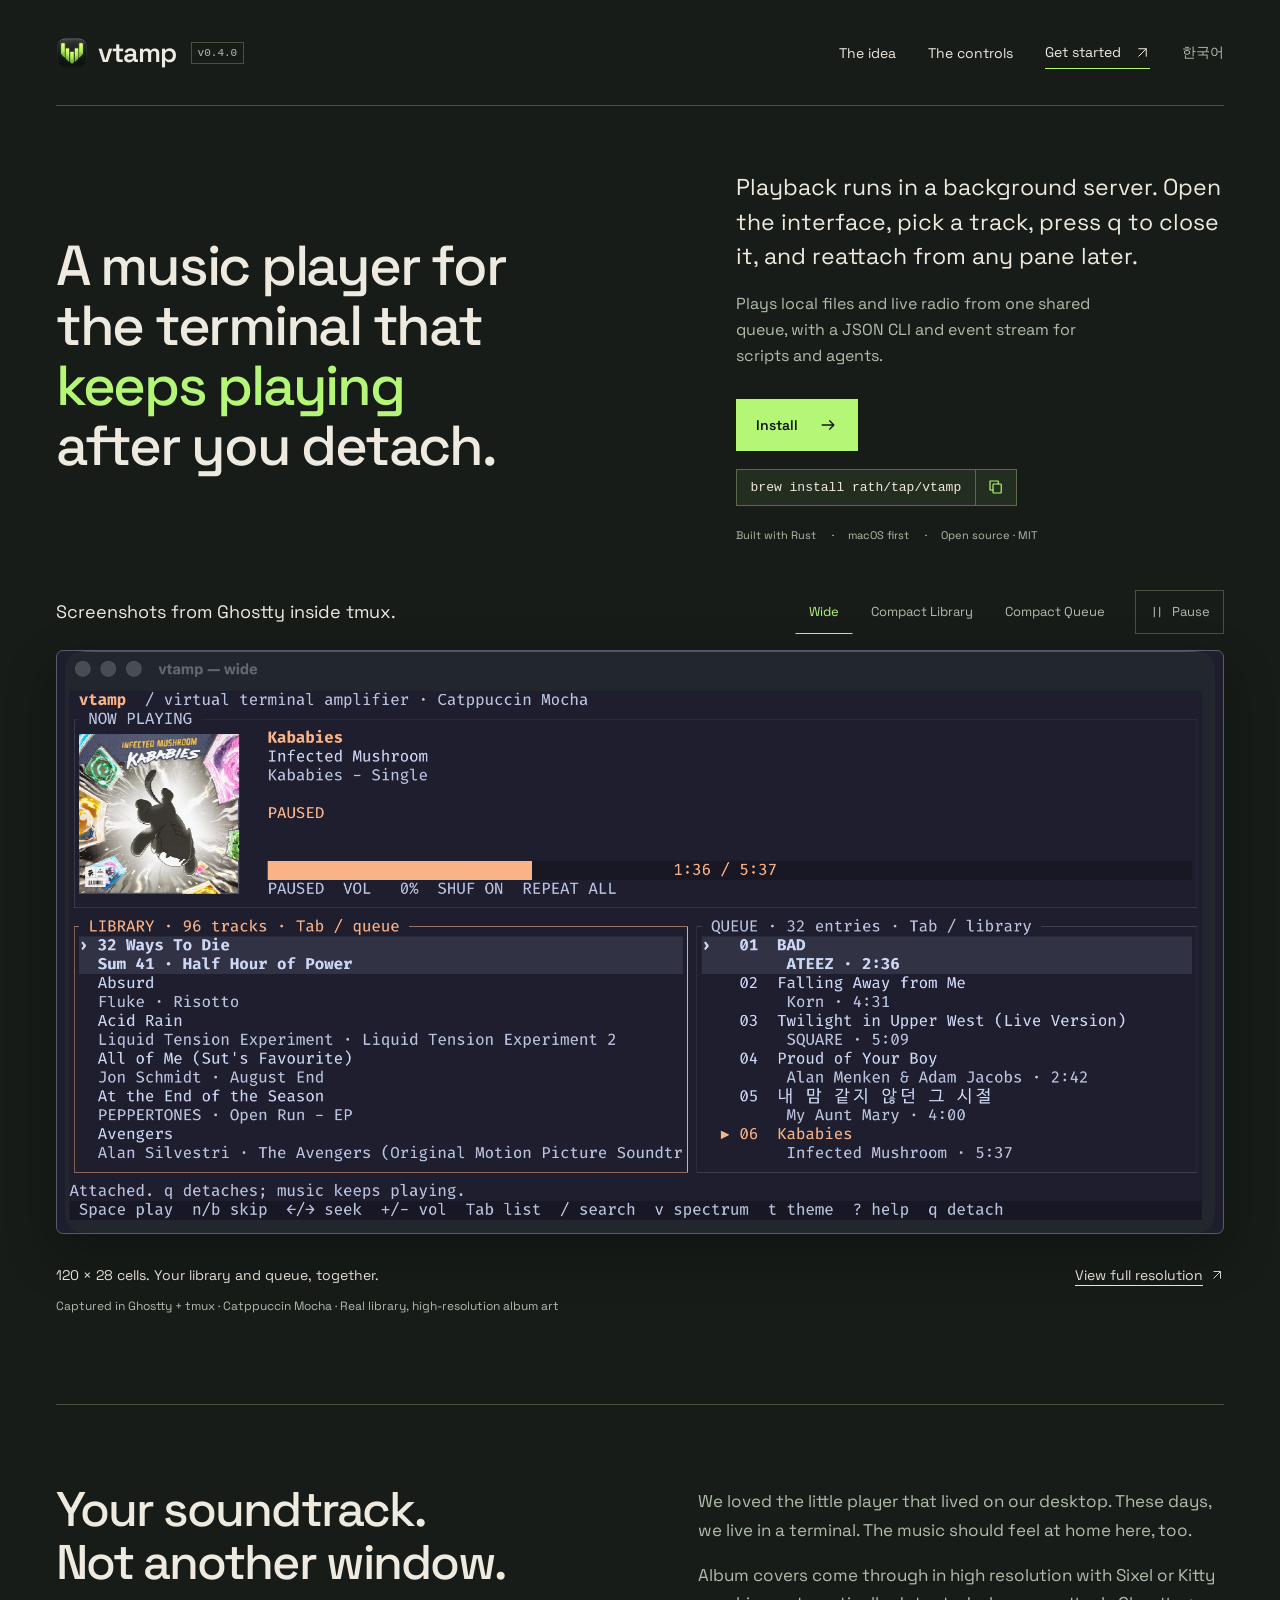
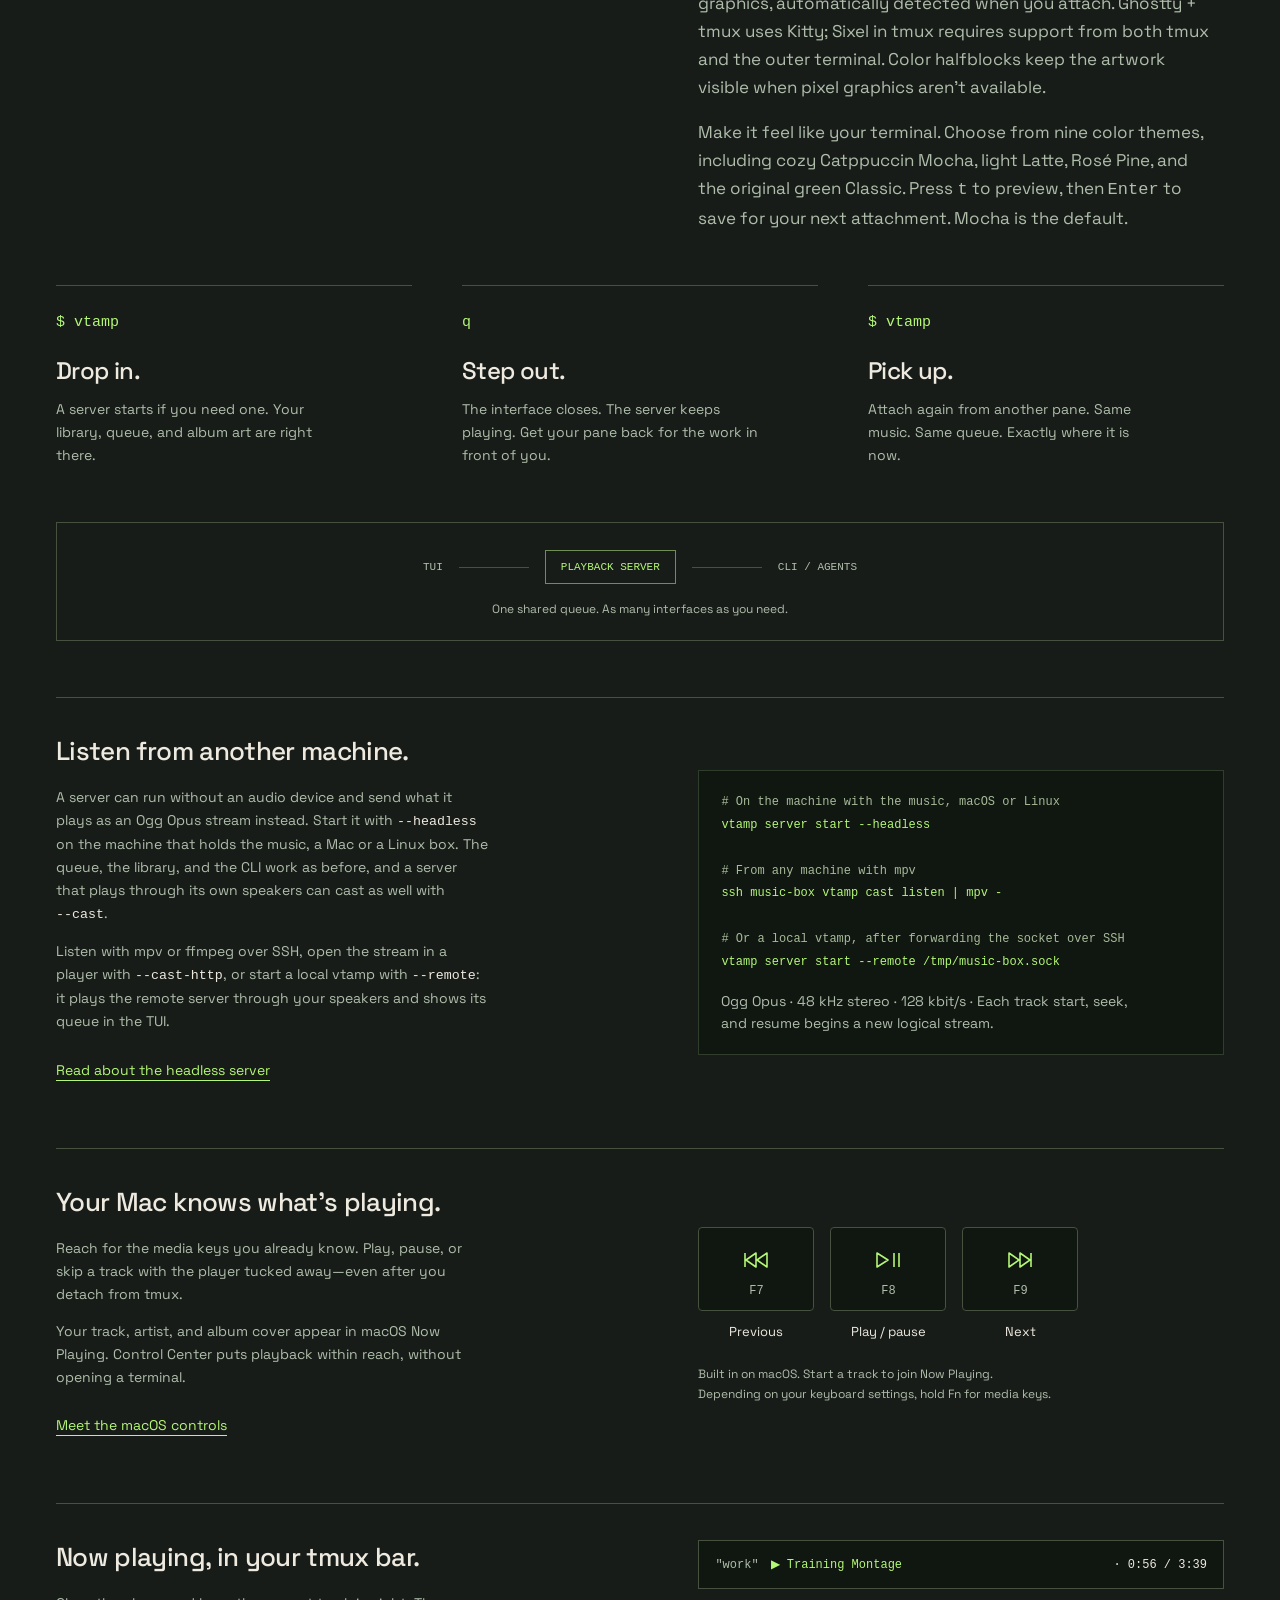
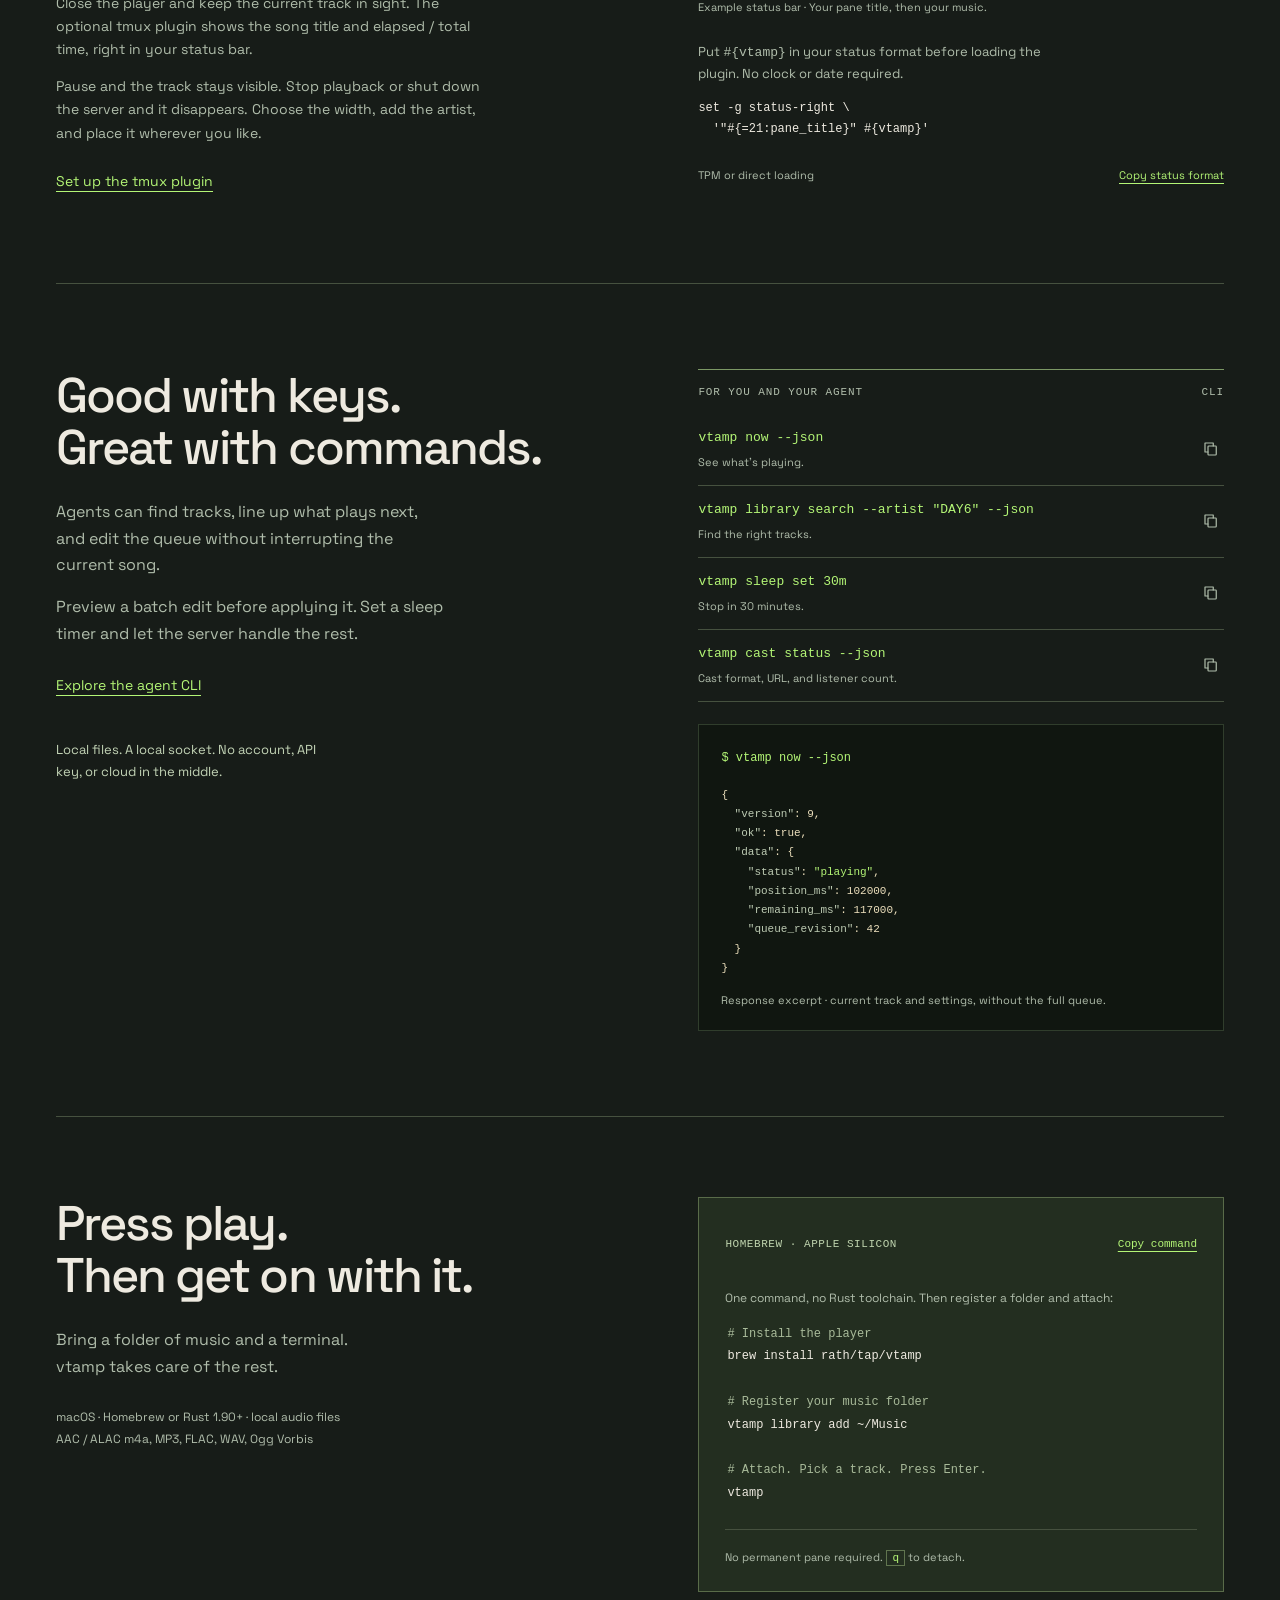
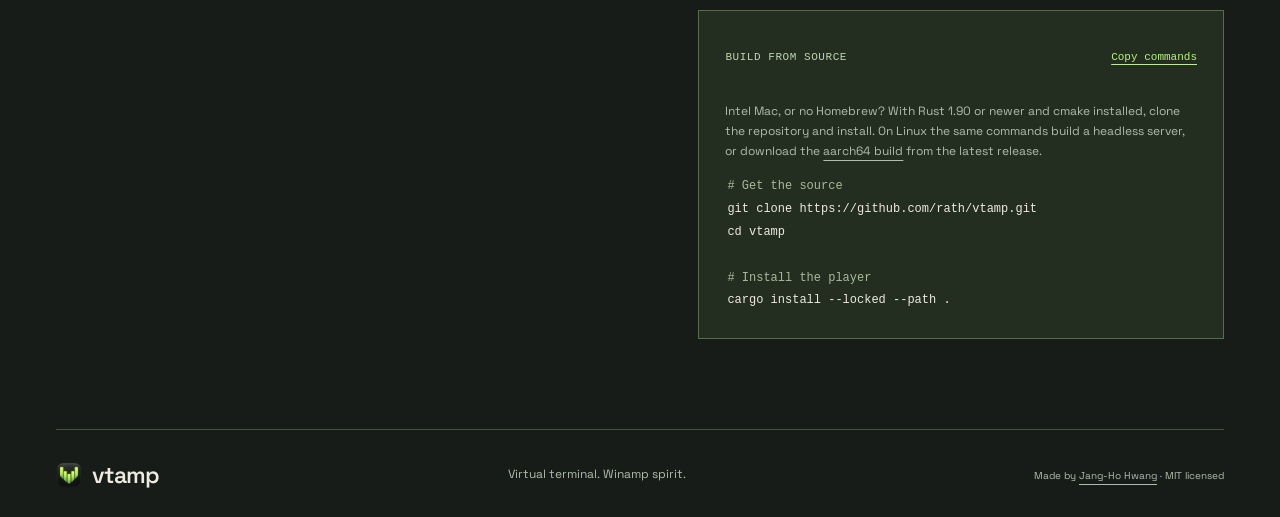
==== site/index.html @ 6cc540a1 "chore(release): prepare vtamp 0.4.0 - Bump the crate and lockfile to 0.4.0 and update both website v" ====
<!doctype html>
<html lang="en">
<head>
<meta charset="utf-8"><meta name="viewport" content="width=device-width, initial-scale=1"><meta name="theme-color" content="#171c18">
<meta name="description" content="vtamp is a detachable terminal music player. Local music, a persistent server, and a CLI for people, scripts, and agents. Built with Rust. macOS first.">
<title>vtamp · A music player for the terminal that keeps playing after you detach</title>
<link rel="canonical" href="https://vtamp.told.me/"><link rel="alternate" hreflang="en" href="https://vtamp.told.me/"><link rel="alternate" hreflang="ko" href="https://vtamp.told.me/ko/"><link rel="alternate" hreflang="x-default" href="https://vtamp.told.me/">
<meta property="og:type" content="website"><meta property="og:site_name" content="vtamp"><meta property="og:locale" content="en_US"><meta property="og:locale:alternate" content="ko_KR"><meta property="og:url" content="https://vtamp.told.me/"><meta property="og:title" content="vtamp · A music player for the terminal that keeps playing after you detach"><meta property="og:description" content="vtamp is a detachable terminal music player. Local music, a persistent server, and a CLI for people, scripts, and agents. Built with Rust. macOS first."><meta property="og:image" content="https://vtamp.told.me/og.png"><meta property="og:image:type" content="image/png"><meta property="og:image:width" content="1200"><meta property="og:image:height" content="630"><meta property="og:image:alt" content="vtamp: a music player for the terminal that keeps playing after you detach. The Homebrew install command above a terminal screenshot with album art and the current track."><meta name="twitter:card" content="summary_large_image">
<script type="application/ld+json">{"@context":"https://schema.org","@type":"SoftwareApplication","name":"vtamp","url":"https://vtamp.told.me/","inLanguage":"en","description":"vtamp is a detachable terminal music player. Local music, a persistent server, and a CLI for people, scripts, and agents. Built with Rust. macOS first.","applicationCategory":"MultimediaApplication","operatingSystem":"macOS","softwareVersion":"0.4.0","license":"https://github.com/rath/vtamp/blob/main/LICENSE","isAccessibleForFree":true,"offers":{"@type":"Offer","price":"0","priceCurrency":"USD"},"image":"https://vtamp.told.me/og.png","screenshot":"https://vtamp.told.me/screenshots/wide.png","downloadUrl":"https://github.com/rath/vtamp/releases/latest","installUrl":"https://vtamp.told.me/#install","sameAs":["https://github.com/rath/vtamp"],"author":{"@type":"Person","name":"Jang-Ho Hwang","url":"https://xrath.com"}}</script>
<link rel="icon" type="image/png" sizes="32x32" href="favicon-32.png"><link rel="icon" type="image/png" sizes="64x64" href="favicon-64.png"><link rel="apple-touch-icon" sizes="180x180" href="apple-touch-icon.png"><link rel="preload" href="fonts/SpaceGrotesk.ttf" as="font" type="font/ttf" crossorigin><link rel="stylesheet" href="style.css">
<script type="application/json" id="strings">{"pauseLabel":"Pause automatic slideshow","playLabel":"Start automatic slideshow","pause":"Pause","play":"Play","loading":"This screenshot is still loading. Please try again.","unavailable":"Screenshot unavailable","unavailableReload":"Screenshot unavailable. Please reload the page.","copied":"Command copied.","copyFallback":"Select and copy: "}</script><script src="app.js" defer></script>
</head>
<body>
<a class="skip-link" href="#main">Skip to content</a>
<header class="masthead wrap">
<a class="brand" href="#main" aria-label="vtamp home"><img src="mark.png" alt="" width="32" height="32">vtamp<span class="version">v0.4.0</span></a>
<nav aria-label="Main navigation"><a href="#how-it-works">The idea</a><a href="#commands">The controls</a><a class="nav-install" href="#install">Get started <svg viewBox="0 0 24 24" aria-hidden="true"><path d="M6 18 18 6M6 6h12v12"/></svg></a><a class="nav-lang" href="ko/" hreflang="ko" lang="ko">한국어</a></nav>
</header>
<main id="main">
<section class="hero wrap" aria-labelledby="headline">
<h1 id="headline">A music player for the terminal that <em>keeps playing</em> after you detach.</h1>
<div class="hero-copy">
<p class="lede">Playback runs in a background server. Open the interface, pick a track, press q to close it, and reattach from any pane later.</p>
<p class="intro">Plays local files and live radio from one shared queue, with a JSON CLI and event stream for scripts and agents.</p>
<a class="button primary" href="#install">Install <svg viewBox="0 0 24 24" aria-hidden="true"><path d="M5 12h14m-5-5 5 5-5 5"/></svg></a>
<div class="hero-install"><code>brew install rath/tap/vtamp</code><button class="copy-icon" data-copy="brew install rath/tap/vtamp" aria-label="Copy the Homebrew install command"><svg viewBox="0 0 24 24" aria-hidden="true"><rect x="8" y="8" width="11" height="12" rx="1"/><path d="M15 8V4H4v12h4"/></svg></button></div>
<div class="hero-facts"><span>Built with Rust</span><span>macOS first</span><span>Open source · MIT</span></div>
</div>
<div class="gallery" id="gallery" role="region" aria-roledescription="carousel" aria-label="vtamp in Ghostty and tmux">
<div class="gallery-toolbar">
<p>Screenshots from Ghostty inside tmux.</p>
<div class="gallery-controls" hidden>
<div class="gallery-selectors" role="group" aria-label="Choose a layout">
<button type="button" data-slide="0" aria-pressed="true" aria-controls="shot-wide">Wide</button>
<button type="button" data-slide="1" aria-pressed="false" aria-controls="shot-library">Compact Library</button>
<button type="button" data-slide="2" aria-pressed="false" aria-controls="shot-queue">Compact Queue</button>
</div>
<button type="button" id="gallery-rotation" aria-label="Pause automatic slideshow"><svg viewBox="0 0 24 24" aria-hidden="true"><path d="M8 5v14M16 5v14"/></svg><span>Pause</span></button>
</div>
</div>
<div class="gallery-stage">
<figure id="shot-wide" class="gallery-slide" role="group" aria-roledescription="slide" aria-label="1 of 3: Wide" data-caption="120 × 28 cells. Your library and queue, together.">
<a href="screenshots/wide.png" target="_blank" rel="noopener" aria-label="Open Wide screenshot at full resolution"><img src="screenshots/wide.png" width="2072" height="1048" fetchpriority="high" alt="vtamp in Catppuccin Mocha: album art and current track above the Library and Queue, both visible in a wide terminal."></a>
</figure>
<figure id="shot-library" class="gallery-slide" role="group" aria-roledescription="slide" aria-label="2 of 3: Compact Library" data-caption="100 × 24 cells. Less height. Still room for the cover and your library." hidden>
<a href="screenshots/compact-library.png" target="_blank" rel="noopener" aria-label="Open Compact Library screenshot at full resolution"><img data-src="screenshots/compact-library.png" width="1732" height="912" alt="A short terminal pane keeps the high-resolution album cover and current track on the left, with Library browsing on the right."></a>
</figure>
<figure id="shot-queue" class="gallery-slide" role="group" aria-roledescription="slide" aria-label="3 of 3: Compact Queue" data-caption="100 × 24 cells. Press Tab to bring your queue alongside the music." hidden>
<a href="screenshots/compact-queue.png" target="_blank" rel="noopener" aria-label="Open Compact Queue screenshot at full resolution"><img data-src="screenshots/compact-queue.png" width="1732" height="912" alt="The same short pane with Queue on the right. The album cover and playback information stay visible on the left."></a>
</figure>
</div>
<div class="gallery-caption">
<p id="gallery-description">120 × 28 cells. Your library and queue, together.</p>
<a id="gallery-original" href="screenshots/wide.png" target="_blank" rel="noopener">View full resolution <svg viewBox="0 0 24 24" aria-hidden="true"><path d="M6 18 18 6M6 6h12v12"/></svg></a>
</div>
<p class="gallery-note">Captured in Ghostty + tmux · Catppuccin Mocha · Real library, high-resolution album art</p>
<p class="sr-only" id="gallery-status" role="status"></p>
</div>
</section>
<section id="how-it-works" class="idea wrap" aria-labelledby="idea-heading">
<div class="idea-title"><h2 id="idea-heading">Your soundtrack.<br>Not another window.</h2><div><p>We loved the little player that lived on our desktop. These days, we live in a terminal. The music should feel at home here, too.</p><p>Album covers come through in high resolution with Sixel or Kitty graphics, automatically detected when you attach. Ghostty + tmux uses Kitty; Sixel in tmux requires support from both tmux and the outer terminal. Color halfblocks keep the artwork visible when pixel graphics aren’t available.</p><p>Make it feel like your terminal. Choose from nine color themes, including cozy Catppuccin Mocha, light Latte, Rosé Pine, and the original green Classic. Press <kbd>t</kbd> to preview, then <kbd>Enter</kbd> to save for your next attachment. Mocha is the default.</p></div></div>
<div class="lifecycle">
<div class="lifecycle-step"><code>$ vtamp</code><h3>Drop in.</h3><p>A server starts if you need one. Your library, queue, and album art are right there.</p></div>
<div class="lifecycle-step"><code>q</code><h3>Step out.</h3><p>The interface closes. The server keeps playing. Get your pane back for the work in front of you.</p></div>
<div class="lifecycle-step"><code>$ vtamp</code><h3>Pick up.</h3><p>Attach again from another pane. Same music. Same queue. Exactly where it is now.</p></div>
</div>
<div class="architecture"><span>TUI</span><span class="connector" aria-hidden="true"></span><strong>PLAYBACK SERVER</strong><span class="connector" aria-hidden="true"></span><span>CLI / AGENTS</span><p>One shared queue. As many interfaces as you need.</p></div>
<div class="cast-feature" aria-labelledby="cast-heading">
<div>
<h3 id="cast-heading">Listen from another machine.</h3>
<p>A server can run without an audio device and send what it plays as an Ogg Opus stream instead. Start it with <code>--headless</code> on the machine that holds the music, a Mac or a Linux box. The queue, the library, and the CLI work as before, and a server that plays through its own speakers can cast as well with <code>--cast</code>.</p>
<p>Listen with mpv or ffmpeg over SSH, open the stream in a player with <code>--cast-http</code>, or start a local vtamp with <code>--remote</code>: it plays the remote server through your speakers and shows its queue in the TUI.</p>
<a class="feature-guide" href="https://github.com/rath/vtamp#headless-server">Read about the headless server</a>
</div>
<div class="cast-example">
<pre><code><span class="comment"># On the machine with the music, macOS or Linux</span>
vtamp server start --headless

<span class="comment"># From any machine with mpv</span>
ssh music-box vtamp cast listen | mpv -

<span class="comment"># Or a local vtamp, after forwarding the socket over SSH</span>
vtamp server start --remote /tmp/music-box.sock</code></pre>
<p class="cast-example-foot">Ogg Opus · 48 kHz stereo · 128 kbit/s · Each track start, seek, and resume begins a new logical stream.</p>
</div>
</div>
<div class="media-feature" aria-labelledby="media-heading">
<div>
<h3 id="media-heading">Your Mac knows what’s playing.</h3>
<p>Reach for the media keys you already know. Play, pause, or skip a track with the player tucked away—even after you detach from tmux.</p>
<p>Your track, artist, and album cover appear in macOS Now Playing. Control Center puts playback within reach, without opening a terminal.</p>
<a class="feature-guide" href="https://github.com/rath/vtamp#macos-media-keys-and-now-playing">Meet the macOS controls</a>
</div>
<figure class="media-keyboard">
<div class="media-keys">
<div><kbd><svg viewBox="0 0 32 24" aria-hidden="true"><path d="M5 5v14M16 5 6 12l10 7V5Zm11 0-10 7 10 7V5Z"/></svg>F7</kbd><span>Previous</span></div>
<div><kbd><svg viewBox="0 0 32 24" aria-hidden="true"><path d="m5 5 11 7-11 7V5Zm17 0v14m5-14v14"/></svg>F8</kbd><span>Play / pause</span></div>
<div><kbd><svg viewBox="0 0 32 24" aria-hidden="true"><path d="M27 5v14M16 5l10 7-10 7V5ZM5 5l10 7-10 7V5Z"/></svg>F9</kbd><span>Next</span></div>
</div>
<figcaption>Built in on macOS. Start a track to join Now Playing.<br>Depending on your keyboard settings, hold Fn for media keys.</figcaption>
</figure>
</div>
<div class="tmux-feature" aria-labelledby="tmux-heading">
<div>
<h3 id="tmux-heading">Now playing, in your tmux bar.</h3>
<p>Close the player and keep the current track in sight. The optional tmux plugin shows the song title and elapsed / total time, right in your status bar.</p>
<p>Pause and the track stays visible. Stop playback or shut down the server and it disappears. Choose the width, add the artist, and place it wherever you like.</p>
<a class="tmux-guide" href="https://github.com/rath/vtamp#tmux-status-bar">Set up the tmux plugin</a>
</div>
<div class="tmux-example">
<figure>
<div class="tmux-status" aria-label="Example: pane title work, playing Training Montage, 56 seconds of 3 minutes 39 seconds"><code class="tmux-pane">&quot;work&quot;</code><code class="tmux-track">▶ Training Montage</code><code class="tmux-time">· 0:56 / 3:39</code></div>
<figcaption>Example status bar · Your pane title, then your music.</figcaption>
</figure>
<p>Put <code>#{vtamp}</code> in your status format before loading the plugin. No clock or date required.</p>
<pre><code>set -g status-right \
  '&quot;#{=21:pane_title}&quot; #{vtamp}'</code></pre>
<div class="tmux-example-foot"><span>TPM or direct loading</span><button type="button" class="copy-text" data-copy="set -g status-right '&quot;#{=21:pane_title}&quot; #{vtamp}'" aria-label="Copy tmux status format">Copy status format</button></div>
</div>
</div>
</section>
<section id="commands" class="commands wrap" aria-labelledby="commands-heading">
<div class="commands-copy"><h2 id="commands-heading">Good with keys.<br>Great with commands.</h2><p>Agents can find tracks, line up what plays next, and edit the queue without interrupting the current song.</p><p>Preview a batch edit before applying it. Set a sleep timer and let the server handle the rest.</p><a class="feature-guide" href="https://github.com/rath/vtamp#for-scripts-and-agents">Explore the agent CLI</a><p class="aside">Local files. A local socket. No account, API key, or cloud in the middle.</p></div>
<div class="command-sheet">
<div class="sheet-heading"><span>FOR YOU AND YOUR AGENT</span><span>CLI</span></div>
<div class="command-row"><code>vtamp now --json</code><span>See what’s playing.</span><button class="copy-icon" data-copy="vtamp now --json" aria-label="Copy vtamp now --json"><svg viewBox="0 0 24 24" aria-hidden="true"><rect x="8" y="8" width="11" height="12" rx="1"/><path d="M15 8V4H4v12h4"/></svg></button></div>
<div class="command-row"><code>vtamp library search --artist &quot;DAY6&quot; --json</code><span>Find the right tracks.</span><button class="copy-icon" data-copy="vtamp library search --artist &quot;DAY6&quot; --json" aria-label="Copy vtamp library search --artist &quot;DAY6&quot; --json"><svg viewBox="0 0 24 24" aria-hidden="true"><rect x="8" y="8" width="11" height="12" rx="1"/><path d="M15 8V4H4v12h4"/></svg></button></div>
<div class="command-row"><code>vtamp sleep set 30m</code><span>Stop in 30 minutes.</span><button class="copy-icon" data-copy="vtamp sleep set 30m" aria-label="Copy vtamp sleep set 30m"><svg viewBox="0 0 24 24" aria-hidden="true"><rect x="8" y="8" width="11" height="12" rx="1"/><path d="M15 8V4H4v12h4"/></svg></button></div>
<div class="command-row"><code>vtamp cast status --json</code><span>Cast format, URL, and listener count.</span><button class="copy-icon" data-copy="vtamp cast status --json" aria-label="Copy vtamp cast status --json"><svg viewBox="0 0 24 24" aria-hidden="true"><rect x="8" y="8" width="11" height="12" rx="1"/><path d="M15 8V4H4v12h4"/></svg></button></div>
<div class="json-example"><code>$ vtamp now --json</code><pre aria-label="Abbreviated example JSON response">{
  <span>"version"</span>: 9,
  <span>"ok"</span>: true,
  <span>"data"</span>: {
    <span>"status"</span>: <b>"playing"</b>,
    <span>"position_ms"</span>: 102000,
    <span>"remaining_ms"</span>: 117000,
    <span>"queue_revision"</span>: 42
  }
}</pre><small>Response excerpt · current track and settings, without the full queue.</small></div>
</div>
</section>
<section id="install" class="install wrap" aria-labelledby="install-heading">
<div><h2 id="install-heading">Press play.<br>Then get on with it.</h2><p>Bring a folder of music and a terminal.<br>vtamp takes care of the rest.</p><p class="requirements">macOS · Homebrew or Rust 1.90+ · local audio files<br>AAC / ALAC m4a, MP3, FLAC, WAV, Ogg Vorbis</p></div>
<div class="install-options">
<div class="install-code"><div class="install-heading"><span>HOMEBREW · APPLE SILICON</span><button class="copy-text" data-copy="brew install rath/tap/vtamp" aria-label="Copy the Homebrew install command">Copy command</button></div><p>One command, no Rust toolchain. Then register a folder and attach:</p><pre><code><span class="comment"># Install the player</span>
brew install rath/tap/vtamp

<span class="comment"># Register your music folder</span>
vtamp library add ~/Music

<span class="comment"># Attach. Pick a track. Press Enter.</span>
vtamp</code></pre><p class="install-foot">No permanent pane required. <kbd>q</kbd> to detach.</p></div>
<div class="install-code"><div class="install-heading"><span>BUILD FROM SOURCE</span><button class="copy-text" data-copy="git clone https://github.com/rath/vtamp.git&#10;cd vtamp&#10;cargo install --locked --path ." aria-label="Copy the source build commands">Copy commands</button></div><p>Intel Mac, or no Homebrew? With Rust 1.90 or newer and cmake installed, clone the repository and install. On Linux the same commands build a headless server, or download the <a href="https://github.com/rath/vtamp/releases/latest">aarch64 build</a> from the latest release.</p><pre><code><span class="comment"># Get the source</span>
git clone https://github.com/rath/vtamp.git
cd vtamp

<span class="comment"># Install the player</span>
cargo install --locked --path .</code></pre></div>
</div>
</section>
</main>
<footer class="footer wrap"><a class="brand" href="#main"><img src="mark.png" alt="" width="26" height="26">vtamp</a><p>Virtual terminal. Winamp spirit.</p><span>Made by <a href="https://xrath.com">Jang-Ho Hwang</a> · MIT licensed</span></footer>
<div class="copy-feedback" id="copy-feedback" role="status" aria-live="polite"></div>
</body>
</html>
---- site/style.css ----
@font-face { font-family: 'Space Grotesk'; src: url('fonts/SpaceGrotesk.ttf') format('truetype'); font-weight: 300 700; font-display: swap; }
/* Pretendard loads only on the Korean page, where html:lang(ko) puts it first. */
@font-face { font-family: 'Pretendard'; src: url('fonts/Pretendard-Regular.subset.woff2') format('woff2'); font-weight: 400; font-display: swap; }
@font-face { font-family: 'Pretendard'; src: url('fonts/Pretendard-Medium.subset.woff2') format('woff2'); font-weight: 500; font-display: swap; }
@font-face { font-family: 'Pretendard'; src: url('fonts/Pretendard-SemiBold.subset.woff2') format('woff2'); font-weight: 600; font-display: swap; }
:root {
  --bg: #171c18; --panel: #222a23; --deep: #101610; --text: #eeeae0;
  --muted: #b0bdab; --line: #46513f; --green: #b4f676; --amber: #efbc72;
  --mono: ui-monospace, SFMono-Regular, Consolas, monospace;
  color-scheme: dark; font-family: 'Space Grotesk', sans-serif;
  background: var(--bg); color: var(--text); scroll-behavior: smooth; scroll-padding-top: 2rem;
}
* { box-sizing: border-box; scrollbar-color: var(--line) var(--bg); }
body { margin: 0; }
a { color: inherit; text-decoration-thickness: 1px; text-underline-offset: 5px; }
button, a { -webkit-tap-highlight-color: transparent; }
button { font: inherit; cursor: pointer; }
button:disabled { opacity: .5; cursor: wait; }
button:focus-visible, a:focus-visible { outline: 3px solid var(--amber); outline-offset: 5px; }
::selection { background: var(--green); color: var(--deep); }
code, pre, kbd { font-family: var(--mono); }
pre { margin: 0; }
svg { display: block; }
button svg, .button svg, .nav-install svg { width: 20px; height: 20px; stroke: currentColor; stroke-width: 1.6; fill: none; stroke-linecap: round; stroke-linejoin: round; }
p { line-height: 1.65; }
h1, h2, h3, p { margin-top: 0; }
h1, h2 { font-weight: 500; letter-spacing: -.04em; text-wrap: balance; }
h2 { font-size: clamp(2rem, 3.8vw, 3.4rem); line-height: 1.08; margin-bottom: 1.6rem; }
.wrap { width: min(1264px, calc(100% - 112px)); margin-inline: auto; }
.skip-link { position: absolute; top: -100px; left: 20px; background: var(--green); color: var(--deep); padding: 12px; z-index: 5; }
.skip-link:focus { top: 10px; }
.masthead { display: flex; align-items: center; justify-content: space-between; height: 106px; border-bottom: 1px solid var(--line); }
.brand { display: inline-flex; gap: 10px; align-items: center; font-size: 27px; font-weight: 600; letter-spacing: -.04em; text-decoration: none; }
.version { font: 11px var(--mono); letter-spacing: 0; color: var(--muted); border: 1px solid var(--line); padding: 4px 6px; margin-left: 5px; }
.masthead nav { display: flex; gap: 32px; align-items: center; font-size: 14px; }
.masthead nav a { text-decoration: none; white-space: nowrap; }
.masthead nav a:hover { color: var(--green); }
.nav-lang { color: var(--muted); }
.nav-install { display: flex; align-items: center; gap: 14px; border-bottom: 1px solid var(--green); padding-block: 7px; }
.nav-install svg { width: 15px; height: 15px; }

/* Real terminal pixels get the full width beneath the headline and invitation. */
.hero { display: grid; grid-template-columns: 1.2fr 1fr; gap: 48px 8%; padding-block: 64px 88px; align-items: center; }
.hero h1 { font-size: clamp(2.75rem, 4.4vw, 4.25rem); line-height: 1.06; margin: 0; }
.hero h1 em { font-style: normal; color: var(--green); }
.lede { font-size: 23px; line-height: 1.5; margin-bottom: 17px; }
.intro { font-size: 16px; color: var(--muted); max-width: 38ch; margin-bottom: 29px; }
.button { display: inline-flex; align-items: center; justify-content: center; gap: 20px; padding: 15px 19px; border: 1px solid transparent; font-size: 14px; font-weight: 600; text-decoration: none; transition: background .18s ease-out, color .18s ease-out; white-space: nowrap; }
.primary { background: var(--green); color: var(--deep); }
.primary:hover { background: #d0ffac; }
.hero-facts { display: flex; flex-wrap: wrap; gap: 9px 16px; margin-top: 22px; font-size: 11px; color: var(--muted); }
.hero-facts span + span::before { content: '·'; padding-right: 14px; color: var(--green); }
.hero-install { display: flex; width: fit-content; max-width: 100%; align-items: stretch; margin-top: 18px; border: 1px solid #596b49; background: #232e20; }
.hero-install code { font-size: 13px; color: var(--text); padding: 10px 14px; min-width: 0; overflow-wrap: anywhere; }
.hero-install .copy-icon { display: inline-flex; align-items: center; padding: 0 11px; border-left: 1px solid #596b49; color: var(--green); transition: background .18s ease-out, color .18s ease-out; }
.hero-install .copy-icon:hover { background: var(--panel); color: var(--text); }
.hero-install .copy-icon:focus-visible { outline-offset: -4px; }
.gallery { grid-column: 1 / -1; min-width: 0; }
.gallery-toolbar { display: flex; align-items: center; justify-content: space-between; gap: 20px; margin-bottom: 16px; }
.gallery-toolbar > p { font-size: 18px; margin: 0; }
.gallery-controls, .gallery-selectors { display: flex; align-items: center; gap: 4px; }
.gallery-controls { gap: 16px; }
.gallery-controls button { min-height: 44px; padding: 10px 13px; border: 1px solid transparent; background: transparent; color: var(--muted); font-size: 13px; }
.gallery-controls button:hover { color: var(--text); background: var(--panel); }
.gallery-selectors button[aria-pressed="true"] { color: var(--green); border-bottom-color: var(--green); }
#gallery-rotation { display: flex; align-items: center; gap: 7px; border-color: var(--line); }
#gallery-rotation svg { width: 16px; height: 16px; }
.gallery-stage { position: relative; aspect-ratio: 2 / 1; background: #1e1e2e; border: 1px solid #585b70; border-radius: 7px; box-shadow: 0 20px 50px #05090550; overflow: hidden; }
.gallery-slide { position: absolute; inset: 0; margin: 0; }
.gallery-slide a { display: flex; width: 100%; height: 100%; align-items: center; justify-content: center; }
.gallery-slide a:focus-visible { outline-offset: -5px; }
.gallery-slide img { display: block; width: 100%; height: 100%; object-fit: contain; }
.gallery-caption { display: flex; align-items: baseline; justify-content: space-between; gap: 16px; margin-top: 19px; font-size: 14px; }
.gallery-caption p { margin: 0; }
.gallery-caption a { display: inline-flex; align-items: center; gap: 7px; white-space: nowrap; min-height: 44px; }
.gallery-caption svg { width: 14px; height: 14px; stroke: currentColor; stroke-width: 1.6; fill: none; }
.gallery-note { color: var(--muted); font-size: 12px; margin: 0; }
.sr-only { position: absolute; width: 1px; height: 1px; padding: 0; margin: -1px; overflow: hidden; clip-path: inset(50%); white-space: nowrap; border: 0; }
[hidden] { display: none !important; }

/* A three-step lifecycle, then practical commands and source installation. */
.idea { border-top: 1px solid var(--line); padding-top: 78px; padding-bottom: 80px; }
.idea-title { display: grid; grid-template-columns: 1fr 1fr; gap: 10%; align-items: start; margin-bottom: 36px; }
.idea-title p { max-width: 47ch; color: var(--muted); font-size: 17px; margin-top: 4px; }
.lifecycle { display: grid; grid-template-columns: repeat(3, 1fr); gap: 50px; }
.lifecycle-step { border-top: 1px solid var(--line); padding-top: 24px; }
.lifecycle-step code { display: inline-block; font-size: 15px; color: var(--green); margin-bottom: 24px; }
.lifecycle-step h3 { font-weight: 500; font-size: 24px; letter-spacing: -.025em; margin-bottom: 12px; }
.lifecycle-step p { font-size: 14px; color: var(--muted); max-width: 33ch; margin-bottom: 0; }
.architecture { display: flex; flex-wrap: wrap; align-items: center; justify-content: center; margin-top: 55px; border: 1px solid var(--line); padding: 27px 24px 20px; gap: 16px; font: 11px var(--mono); color: var(--muted); }
.architecture strong { font-weight: 400; color: var(--green); border: 1px solid #6f8d55; padding: 10px 15px; white-space: nowrap; }
.connector { height: 1px; background: var(--line); width: 70px; }
.architecture p { flex-basis: 100%; font-family: 'Space Grotesk', sans-serif; text-align: center; font-size: 12px; margin: 0; }
.tmux-feature, .media-feature, .cast-feature { display: grid; grid-template-columns: 1fr 1fr; gap: 10%; margin-top: 56px; border-top: 1px solid var(--line); padding-top: 36px; }
.tmux-feature h3, .media-feature h3, .cast-feature h3 { font-size: 26px; font-weight: 500; letter-spacing: -.025em; margin-bottom: 18px; }
.tmux-feature p, .media-feature p, .cast-feature > div > p { font-size: 14px; color: var(--muted); max-width: 48ch; }
.tmux-guide, .feature-guide { display: inline-flex; align-items: center; min-height: 44px; color: var(--green); font-size: 14px; }
.tmux-guide:hover, .feature-guide:hover { color: var(--text); }
.media-keyboard { margin: 0; align-self: center; min-width: 0; }
.media-keys { display: grid; grid-template-columns: repeat(3, minmax(0, 1fr)); gap: 16px; max-width: 380px; }
.media-keys > div { display: grid; gap: 12px; text-align: center; }
.media-keys kbd { display: flex; flex-direction: column; align-items: center; gap: 12px; padding: 20px 12px 12px; border: 1px solid var(--line); border-radius: 4px; background: var(--deep); color: var(--muted); font: 12px var(--mono); }
.media-keys svg { width: 32px; height: 24px; fill: none; stroke: var(--green); stroke-width: 1.6; stroke-linejoin: round; }
.media-keys span { font-size: 13px; }
.media-keyboard figcaption { margin-top: 24px; color: var(--muted); font-size: 12px; line-height: 1.7; }
.tmux-example { min-width: 0; }
.cast-feature > div > p code { font-size: .95em; color: var(--text); white-space: nowrap; }
.cast-example { min-width: 0; align-self: center; background: var(--deep); border: 1px solid #303d2c; padding: 20px 22px; }
.cast-example pre { font-size: 12px; line-height: 1.9; white-space: pre-wrap; overflow-wrap: anywhere; }
.cast-example pre code { color: var(--green); }
.cast-example-foot { margin: 16px 0 0; color: var(--muted); font-size: 11px; line-height: 1.6; }
.tmux-example figure { margin: 0 0 24px; }
.tmux-status { display: flex; align-items: center; gap: 12px; padding: 16px; background: var(--deep); border: 1px solid var(--line); font-size: 12px; white-space: nowrap; }
.tmux-pane { color: var(--muted); flex-shrink: 0; }
.tmux-track { color: var(--green); min-width: 0; overflow: hidden; text-overflow: ellipsis; }
.tmux-time { margin-left: auto; flex-shrink: 0; font-variant-numeric: tabular-nums; }
.tmux-example figcaption { margin-top: 10px; color: var(--muted); font-size: 11px; line-height: 1.6; }
.tmux-example > p { font-size: 13px; }
.tmux-example pre { font-size: 12px; line-height: 1.8; white-space: pre-wrap; overflow-wrap: anywhere; }
.tmux-example-foot { display: flex; align-items: center; justify-content: space-between; gap: 12px; margin-top: 12px; color: var(--muted); font-size: 11px; }
.commands { display: grid; grid-template-columns: 1fr 1fr; gap: 10%; border-top: 1px solid var(--line); padding-top: 85px; padding-bottom: 85px; }
.commands-copy p { font-size: 16px; color: var(--muted); max-width: 39ch; }
.commands-copy .aside { font-size: 13px; margin-top: 32px; color: #c3d4b6; max-width: 34ch; }
.command-sheet { border-top: 1px solid #7c9865; min-width: 0; }
.sheet-heading { display: flex; justify-content: space-between; font: 9px var(--mono); color: var(--muted); letter-spacing: .08em; padding: 16px 0; }
.command-row { display: grid; grid-template-columns: 1.2fr 1fr 24px; gap: 10px; align-items: center; border-bottom: 1px solid var(--line); padding: 16px 0; }
.command-row code { font-size: 13px; color: var(--green); }
.command-row > span { font-size: 11px; color: var(--muted); }
.copy-icon { padding: 2px; background: none; border: 0; color: var(--muted); }
.copy-icon:hover { color: var(--green); }
.copy-icon svg { width: 18px; height: 18px; }
.json-example { background: var(--deep); padding: 20px 22px; margin-top: 22px; border: 1px solid #303d2c; }
.json-example > code { font-size: 12px; color: var(--green); }
.json-example pre { font-size: 11px; line-height: 1.75; color: #ecdfbc; margin-top: 20px; white-space: pre-wrap; }
.json-example pre span { color: #bdcbb3; }
.json-example pre b { color: var(--green); font-weight: 400; }
.json-example small { display: block; margin-top: 14px; color: var(--muted); font-size: 9px; line-height: 1.6; }
.install { display: grid; grid-template-columns: 1fr 1fr; gap: 10%; border-top: 1px solid var(--line); padding-top: 80px; padding-bottom: 90px; }
.install > div > p { font-size: 16px; color: var(--muted); }
.install .requirements { font-size: 12px; line-height: 1.8; margin-top: 27px; }
.install-options { display: grid; gap: 18px; min-width: 0; }
.install-code { background: #232e20; border: 1px solid #596b49; padding: 24px 26px; min-width: 0; }
.install-heading { display: flex; justify-content: space-between; align-items: center; font: 9px var(--mono); color: #bfd4ae; gap: 15px; letter-spacing: .05em; }
.copy-text { border: 0; background: none; color: var(--green); font-size: 11px; padding: 5px 0; text-decoration: underline; text-underline-offset: 4px; white-space: nowrap; }
.install-code > p { font-size: 12px; color: var(--muted); margin-top: 23px; }
.install-code pre { font-size: 12px; line-height: 1.9; overflow: auto; padding: 2px; }
.comment { color: #a8ba99; }
.install-code .install-foot { font-size: 11px; border-top: 1px solid var(--line); padding-top: 18px; margin-top: 22px; margin-bottom: 0; }
.install-foot kbd { color: var(--green); border: 1px solid #60754f; padding: 1px 5px; }
.footer { display: flex; justify-content: space-between; align-items: center; border-top: 1px solid var(--line); padding-block: 30px; color: var(--muted); gap: 20px; }
.footer .brand { color: var(--text); font-size: 23px; }
.footer p { margin: 0; font-size: 12px; }
.footer > span { font-size: 10px; }
.copy-feedback { position: fixed; bottom: 20px; left: 50%; transform: translateX(-50%); background: var(--green); color: var(--deep); font-size: 13px; padding: 12px 20px; border-radius: 3px; box-shadow: 0 5px 25px #0005; z-index: 10; }
.copy-feedback:empty { display: none; }
@media (max-width: 1100px) {
  .wrap { width: calc(100% - 64px); } .hero { column-gap: 5%; padding-top: 48px; }
  .hero h1 { font-size: 4.3vw; } .lede { font-size: 20px; }
  .gallery-toolbar { flex-wrap: wrap; gap: 10px; }
  .lifecycle { gap: 30px; } .command-row { grid-template-columns: 1fr 24px; } .command-row > span { display: none; } .commands, .install { gap: 7%; }
}
@media (max-width: 760px) {
  .wrap { width: calc(100% - 40px); } .masthead { height: 80px; } .masthead nav { gap: 16px; font-size: 12px; }
  .masthead nav > a:not(.nav-install):not(.nav-lang) { display: none; } .brand { font-size: 25px; } .version { display: none; }
  .hero { grid-template-columns: 1fr; gap: 28px; padding-block: 40px 56px; }
  .hero h1 { font-size: clamp(2.3rem, 7.6vw, 3.2rem); line-height: 1.06; }
  .hero .lede { font-size: 19px; } .intro { max-width: 40ch; font-size: 15px; margin-bottom: 24px; }
  .hero-facts { gap: 10px; } .hero-facts span + span::before { padding-right: 5px; }
  .gallery { margin-top: 10px; }
  .gallery-toolbar { display: block; margin-bottom: 12px; }
  .gallery-toolbar > p { font-size: 19px; margin-bottom: 12px; }
  .gallery-controls { justify-content: space-between; gap: 6px; }
  .gallery-selectors { gap: 0; flex: 1; }
  .gallery-controls button { font-size: 12px; padding: 8px; }
  #gallery-rotation { padding: 10px; } #gallery-rotation span { display: none; }
  .gallery-stage { border-radius: 4px; }
  .gallery-caption { display: block; font-size: 13px; margin-top: 13px; }
  .gallery-caption p { min-height: 3.3em; }
  .gallery-note { font-size: 11px; line-height: 1.7; max-width: 44ch; }
  .idea { padding-top: 50px; padding-bottom: 50px; } .idea-title { grid-template-columns: 1fr; gap: 0; margin-bottom: 30px; } .idea-title p { font-size: 15px; }
  .lifecycle { grid-template-columns: 1fr; gap: 25px; } .lifecycle-step { display: grid; grid-template-columns: 105px 1fr; column-gap: 20px; padding-top: 20px; }
  .lifecycle-step code { grid-column: 1; grid-row: 1 / span 2; margin: 5px 0 0; font-size: 14px; }
  .lifecycle-step h3 { font-size: 22px; grid-column: 2; margin-bottom: 8px; } .lifecycle-step p { font-size: 13px; max-width: none; }
  .architecture { padding: 20px 10px; gap: 8px; font-size: 8px; margin-top: 35px; } .architecture strong { padding: 9px 7px; font-size: 8px; }
  .connector { width: 15px; } .architecture p { font-size: 11px; margin-top: 7px; }
  .tmux-feature, .media-feature, .cast-feature { grid-template-columns: 1fr; gap: 24px; margin-top: 36px; padding-top: 28px; }
  .tmux-feature h3, .media-feature h3, .cast-feature h3 { font-size: 24px; }
  .cast-example { padding: 16px; }
  .tmux-status { gap: 8px; padding: 12px; font-size: 11px; }
  .commands, .install { grid-template-columns: 1fr; gap: 26px; padding-block: 50px; }
  .commands-copy p { font-size: 15px; max-width: 45ch; } .commands-copy .aside { margin-top: 20px; max-width: 45ch; }
  .command-row { grid-template-columns: 1.2fr 1fr 24px; } .command-row > span { display: inline; font-size: 11px; } .command-row code { font-size: 12px; }
  .install-code { padding: 23px 20px; } .footer { flex-wrap: wrap; gap: 15px; padding-block: 25px; }
  .footer > span { flex-basis: 100%; padding-left: 36px; } .footer p { font-size: 11px; } .footer .brand { font-size: 21px; }
  h2 { font-size: 2.2rem; } .install .requirements { margin-top: 20px; }
}
@media (max-width: 380px) {
  .wrap { width: calc(100% - 32px); } .hero h1 { font-size: 2.2rem; } .hero-install code { font-size: 12px; padding: 9px 10px; }
  .gallery-controls button { padding-inline: 6px; font-size: 11px; }
  .hero-facts { gap: 7px; font-size: 10px; }
  .architecture { gap: 6px; } .connector { width: 9px; } .command-row > span { font-size: 10px; } .command-row { gap: 5px; }
}
@media (prefers-reduced-motion: reduce) {
  :root { scroll-behavior: auto; }
  *, *::before, *::after { transition: none !important; animation: none !important; }
}
.sheet-heading, .command-row > span, .json-example small, .install-heading { font-size: 11px; }
.copy-text { min-height: 44px; }

/* Long agent commands wrap while their copy controls remain reachable. */
.command-row { grid-template-columns: minmax(0, 1fr) 24px; }
.command-row code { grid-column: 1; min-width: 0; overflow-wrap: anywhere; }
.command-row > span { display: inline; grid-column: 1; }
.command-row .copy-icon { grid-column: 2; grid-row: 1 / span 2; }

/* Korean page: Pretendard carries Hangul and Latin together; only the wordmark keeps Space Grotesk. */
html:lang(ko) { font-family: 'Pretendard', 'Apple SD Gothic Neo', 'Space Grotesk', sans-serif; word-break: keep-all; --mono: ui-monospace, SFMono-Regular, Consolas, 'Pretendard', monospace; }
html:lang(ko) .brand { font-family: 'Space Grotesk', sans-serif; }
html:lang(ko) .architecture p { font-family: 'Pretendard', 'Apple SD Gothic Neo', sans-serif; }
html:lang(ko) h1, html:lang(ko) h2 { letter-spacing: -.02em; line-height: 1.2; }
html:lang(ko) h3 { letter-spacing: -.01em; line-height: 1.3; }
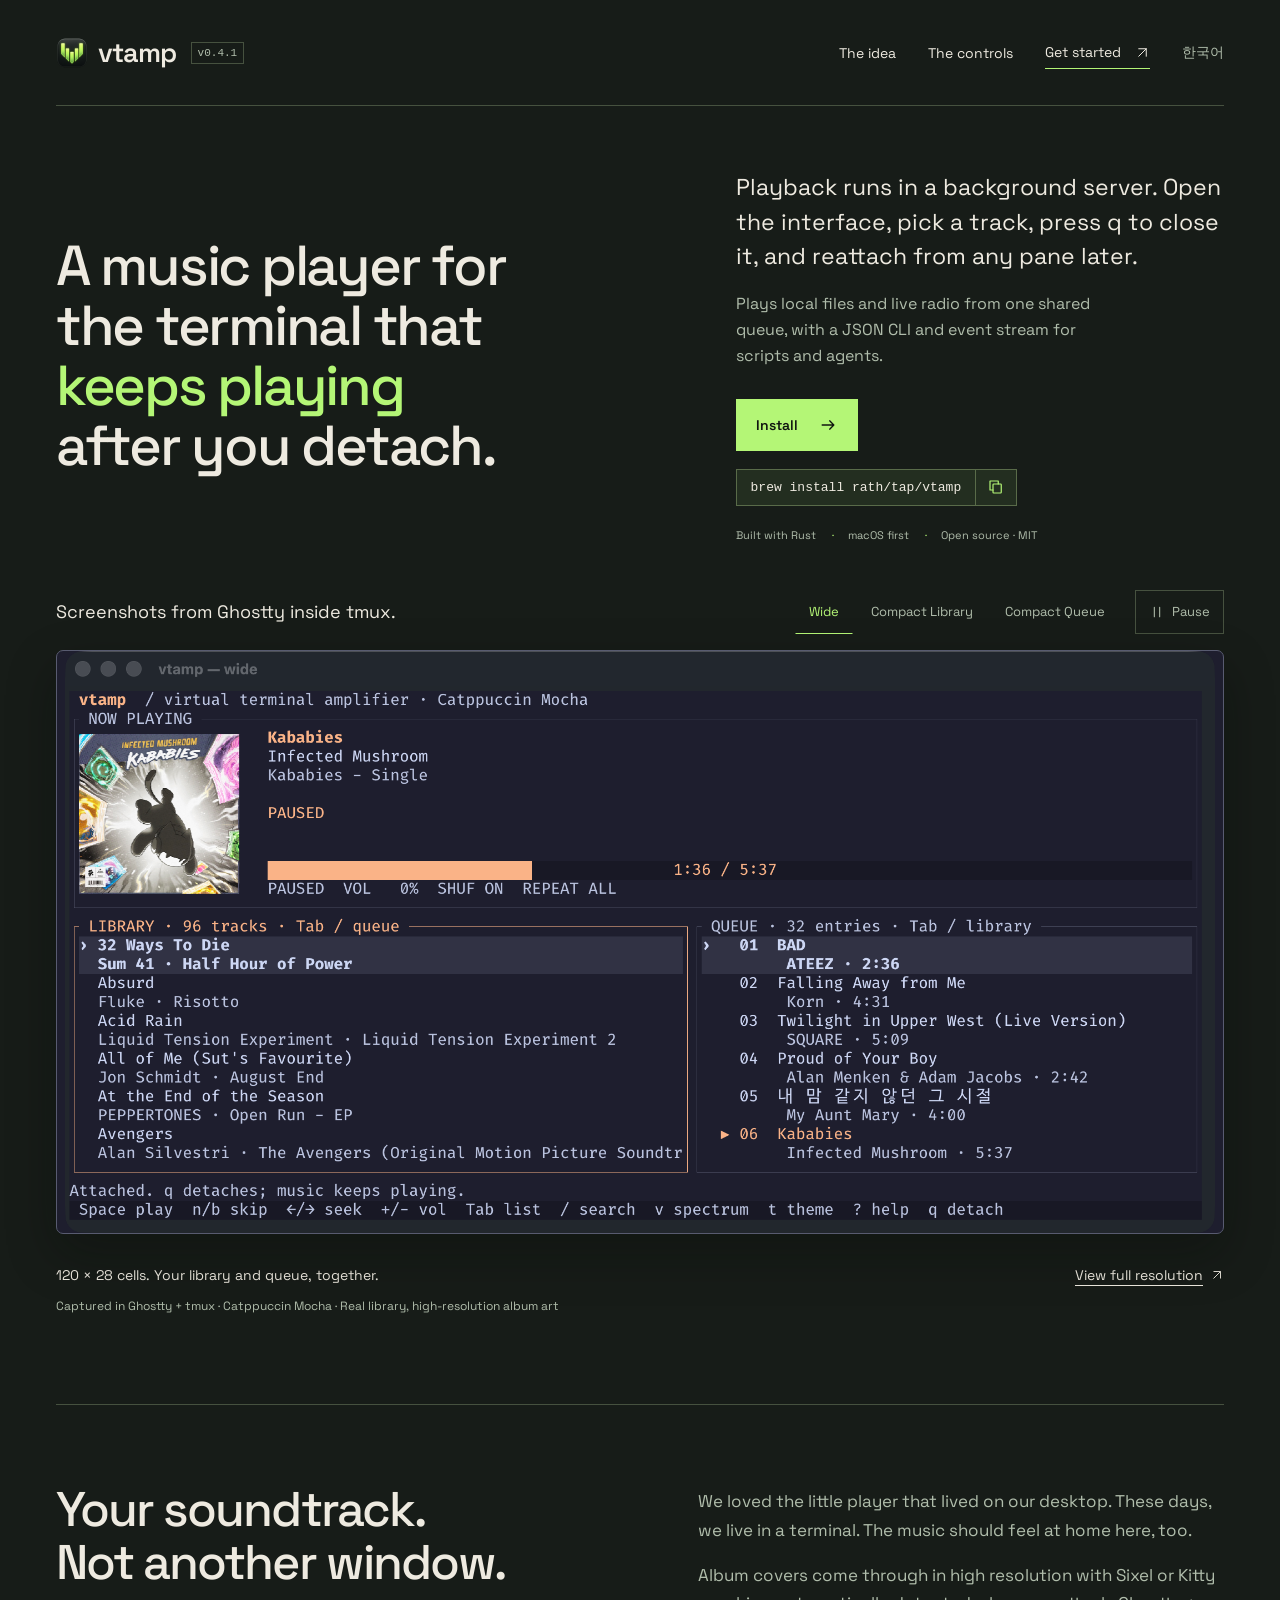
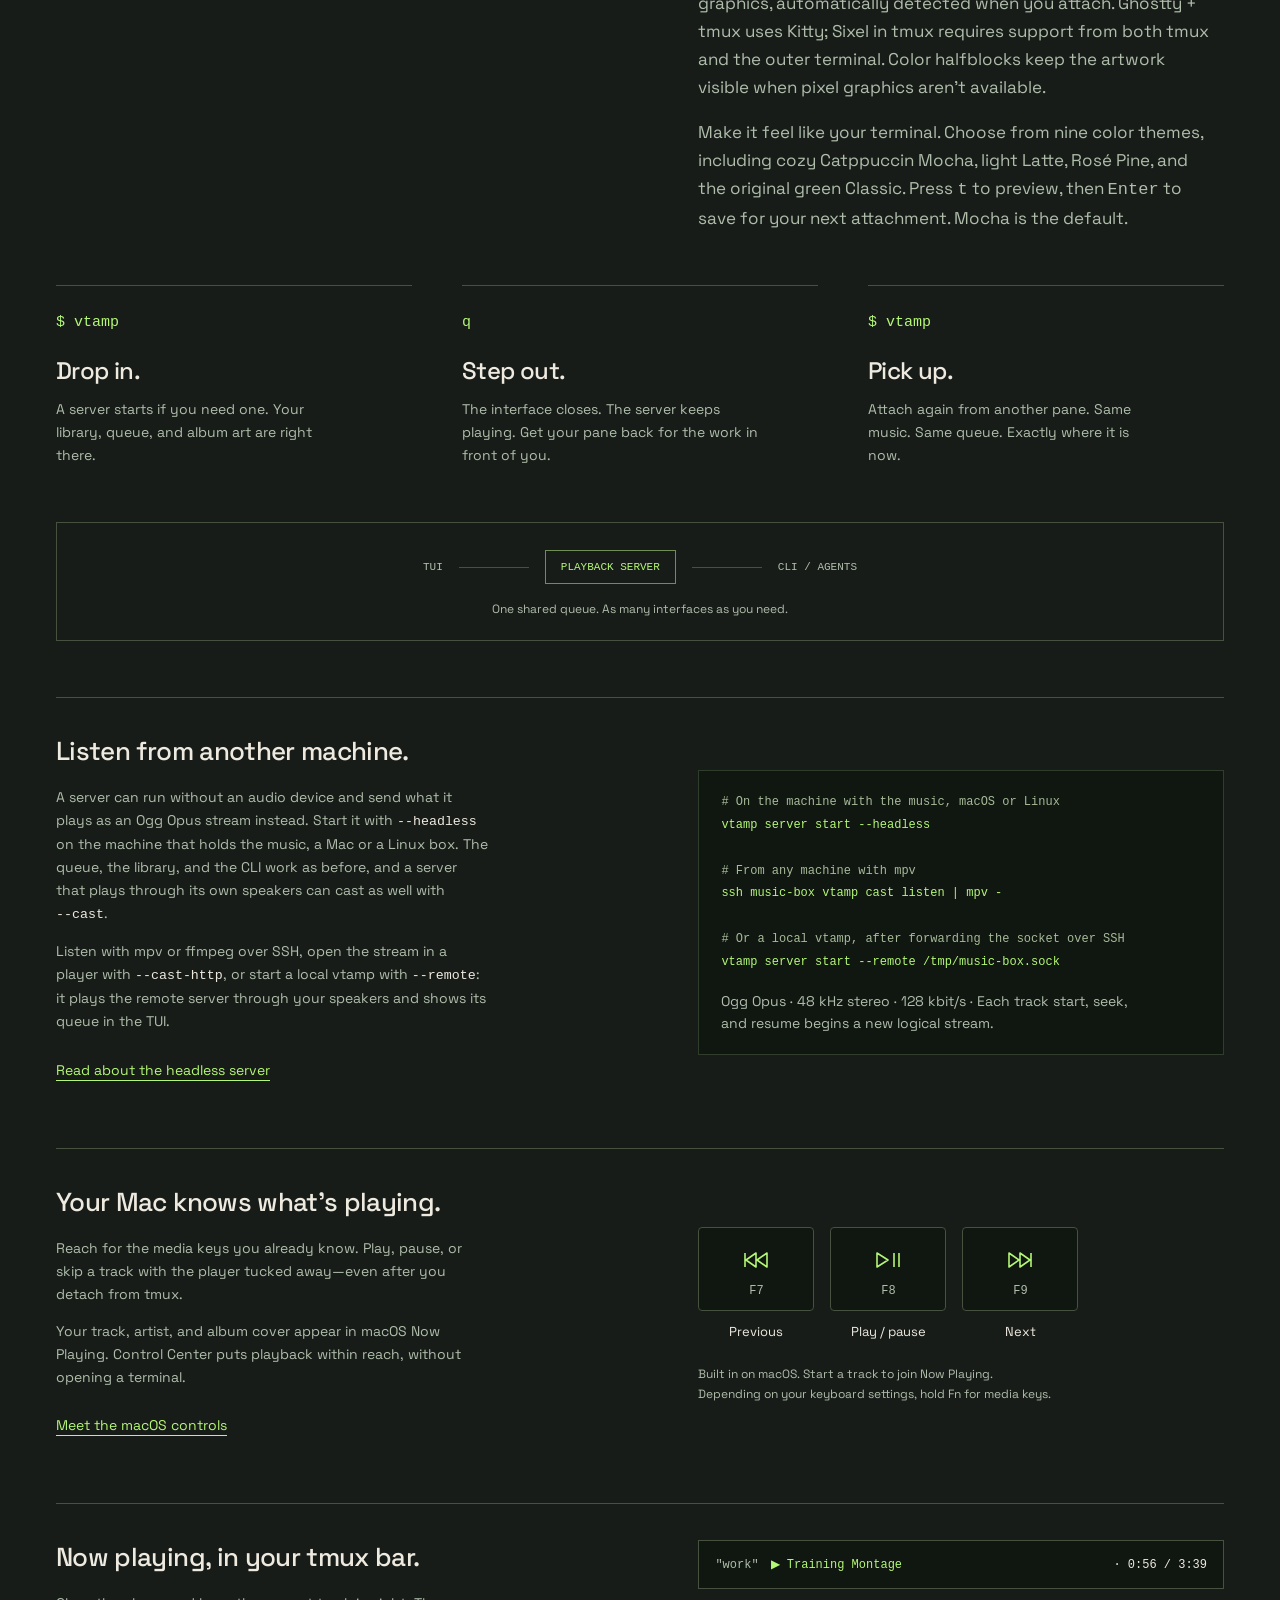
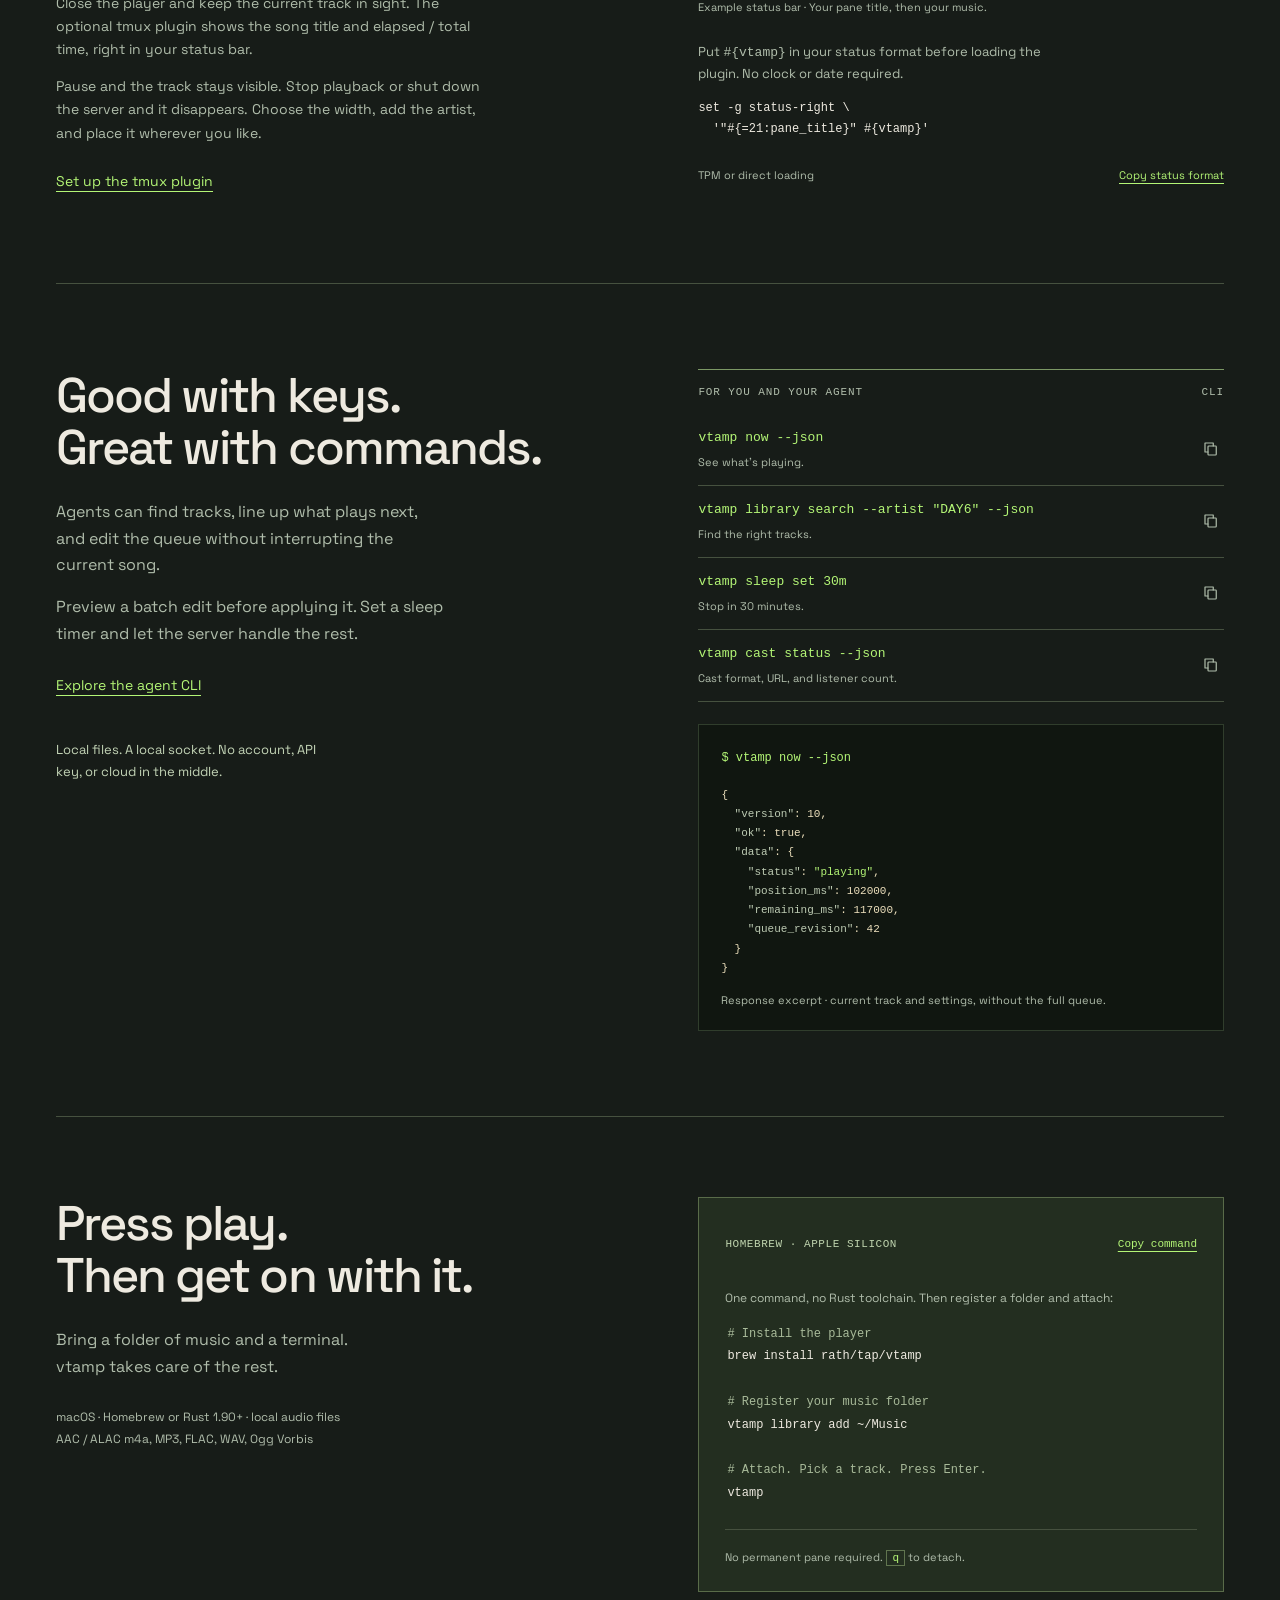
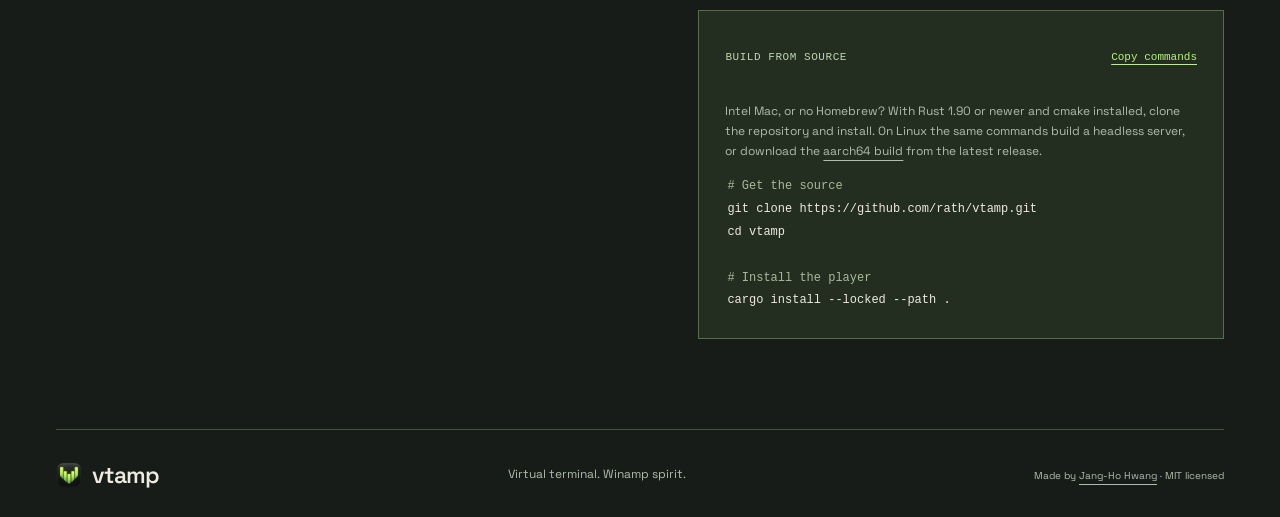
==== commit 7f16d894: "chore(release): prepare vtamp 0.4.1 - Bump the crate and lockfile to 0.4.1 and update both website v" ====
--- a/site/index.html
+++ b/site/index.html
@@ -6,14 +6,14 @@
 <title>vtamp · A music player for the terminal that keeps playing after you detach</title>
 <link rel="canonical" href="https://vtamp.told.me/"><link rel="alternate" hreflang="en" href="https://vtamp.told.me/"><link rel="alternate" hreflang="ko" href="https://vtamp.told.me/ko/"><link rel="alternate" hreflang="x-default" href="https://vtamp.told.me/">
 <meta property="og:type" content="website"><meta property="og:site_name" content="vtamp"><meta property="og:locale" content="en_US"><meta property="og:locale:alternate" content="ko_KR"><meta property="og:url" content="https://vtamp.told.me/"><meta property="og:title" content="vtamp · A music player for the terminal that keeps playing after you detach"><meta property="og:description" content="vtamp is a detachable terminal music player. Local music, a persistent server, and a CLI for people, scripts, and agents. Built with Rust. macOS first."><meta property="og:image" content="https://vtamp.told.me/og.png"><meta property="og:image:type" content="image/png"><meta property="og:image:width" content="1200"><meta property="og:image:height" content="630"><meta property="og:image:alt" content="vtamp: a music player for the terminal that keeps playing after you detach. The Homebrew install command above a terminal screenshot with album art and the current track."><meta name="twitter:card" content="summary_large_image">
-<script type="application/ld+json">{"@context":"https://schema.org","@type":"SoftwareApplication","name":"vtamp","url":"https://vtamp.told.me/","inLanguage":"en","description":"vtamp is a detachable terminal music player. Local music, a persistent server, and a CLI for people, scripts, and agents. Built with Rust. macOS first.","applicationCategory":"MultimediaApplication","operatingSystem":"macOS","softwareVersion":"0.4.0","license":"https://github.com/rath/vtamp/blob/main/LICENSE","isAccessibleForFree":true,"offers":{"@type":"Offer","price":"0","priceCurrency":"USD"},"image":"https://vtamp.told.me/og.png","screenshot":"https://vtamp.told.me/screenshots/wide.png","downloadUrl":"https://github.com/rath/vtamp/releases/latest","installUrl":"https://vtamp.told.me/#install","sameAs":["https://github.com/rath/vtamp"],"author":{"@type":"Person","name":"Jang-Ho Hwang","url":"https://xrath.com"}}</script>
+<script type="application/ld+json">{"@context":"https://schema.org","@type":"SoftwareApplication","name":"vtamp","url":"https://vtamp.told.me/","inLanguage":"en","description":"vtamp is a detachable terminal music player. Local music, a persistent server, and a CLI for people, scripts, and agents. Built with Rust. macOS first.","applicationCategory":"MultimediaApplication","operatingSystem":"macOS","softwareVersion":"0.4.1","license":"https://github.com/rath/vtamp/blob/main/LICENSE","isAccessibleForFree":true,"offers":{"@type":"Offer","price":"0","priceCurrency":"USD"},"image":"https://vtamp.told.me/og.png","screenshot":"https://vtamp.told.me/screenshots/wide.png","downloadUrl":"https://github.com/rath/vtamp/releases/latest","installUrl":"https://vtamp.told.me/#install","sameAs":["https://github.com/rath/vtamp"],"author":{"@type":"Person","name":"Jang-Ho Hwang","url":"https://xrath.com"}}</script>
 <link rel="icon" type="image/png" sizes="32x32" href="favicon-32.png"><link rel="icon" type="image/png" sizes="64x64" href="favicon-64.png"><link rel="apple-touch-icon" sizes="180x180" href="apple-touch-icon.png"><link rel="preload" href="fonts/SpaceGrotesk.ttf" as="font" type="font/ttf" crossorigin><link rel="stylesheet" href="style.css">
 <script type="application/json" id="strings">{"pauseLabel":"Pause automatic slideshow","playLabel":"Start automatic slideshow","pause":"Pause","play":"Play","loading":"This screenshot is still loading. Please try again.","unavailable":"Screenshot unavailable","unavailableReload":"Screenshot unavailable. Please reload the page.","copied":"Command copied.","copyFallback":"Select and copy: "}</script><script src="app.js" defer></script>
 </head>
 <body>
 <a class="skip-link" href="#main">Skip to content</a>
 <header class="masthead wrap">
-<a class="brand" href="#main" aria-label="vtamp home"><img src="mark.png" alt="" width="32" height="32">vtamp<span class="version">v0.4.0</span></a>
+<a class="brand" href="#main" aria-label="vtamp home"><img src="mark.png" alt="" width="32" height="32">vtamp<span class="version">v0.4.1</span></a>
 <nav aria-label="Main navigation"><a href="#how-it-works">The idea</a><a href="#commands">The controls</a><a class="nav-install" href="#install">Get started <svg viewBox="0 0 24 24" aria-hidden="true"><path d="M6 18 18 6M6 6h12v12"/></svg></a><a class="nav-lang" href="ko/" hreflang="ko" lang="ko">한국어</a></nav>
 </header>
 <main id="main">
@@ -128,7 +128,7 @@
 <div class="command-row"><code>vtamp sleep set 30m</code><span>Stop in 30 minutes.</span><button class="copy-icon" data-copy="vtamp sleep set 30m" aria-label="Copy vtamp sleep set 30m"><svg viewBox="0 0 24 24" aria-hidden="true"><rect x="8" y="8" width="11" height="12" rx="1"/><path d="M15 8V4H4v12h4"/></svg></button></div>
 <div class="command-row"><code>vtamp cast status --json</code><span>Cast format, URL, and listener count.</span><button class="copy-icon" data-copy="vtamp cast status --json" aria-label="Copy vtamp cast status --json"><svg viewBox="0 0 24 24" aria-hidden="true"><rect x="8" y="8" width="11" height="12" rx="1"/><path d="M15 8V4H4v12h4"/></svg></button></div>
 <div class="json-example"><code>$ vtamp now --json</code><pre aria-label="Abbreviated example JSON response">{
-  <span>"version"</span>: 9,
+  <span>"version"</span>: 10,
   <span>"ok"</span>: true,
   <span>"data"</span>: {
     <span>"status"</span>: <b>"playing"</b>,
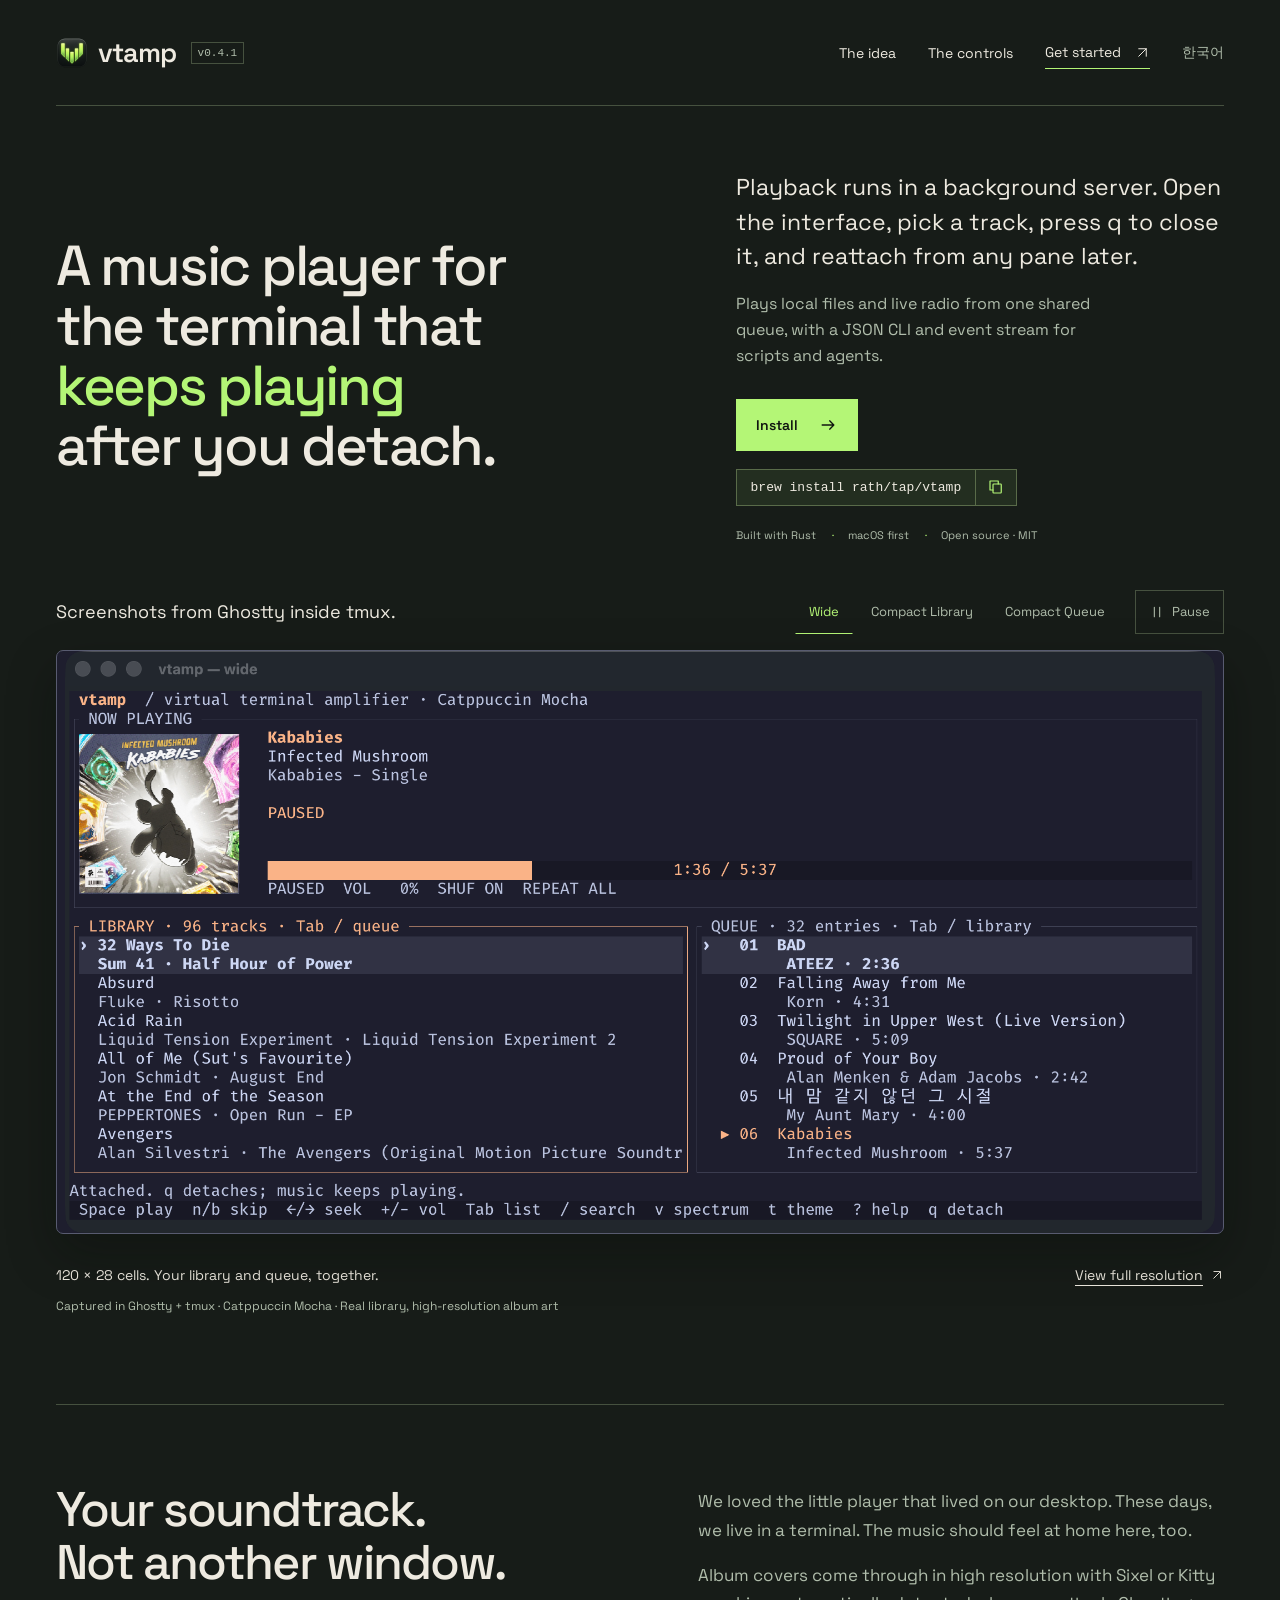
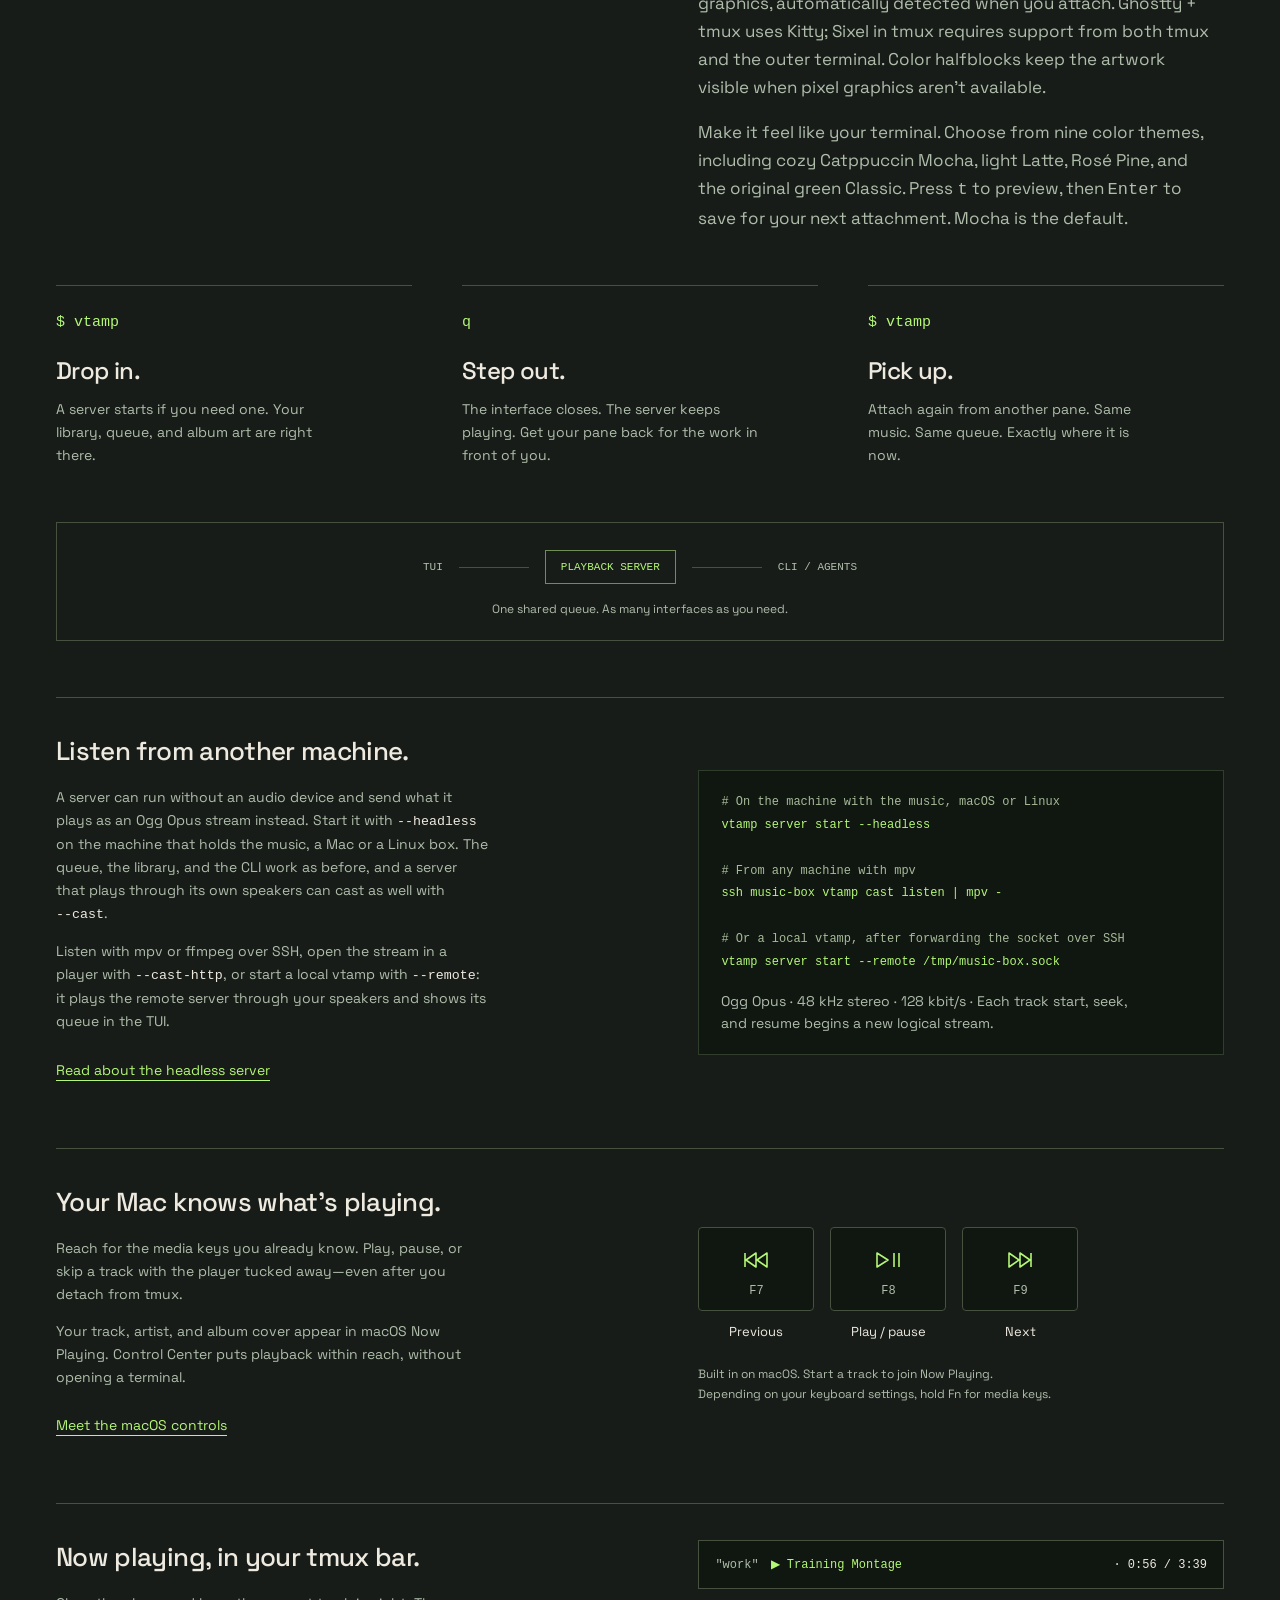
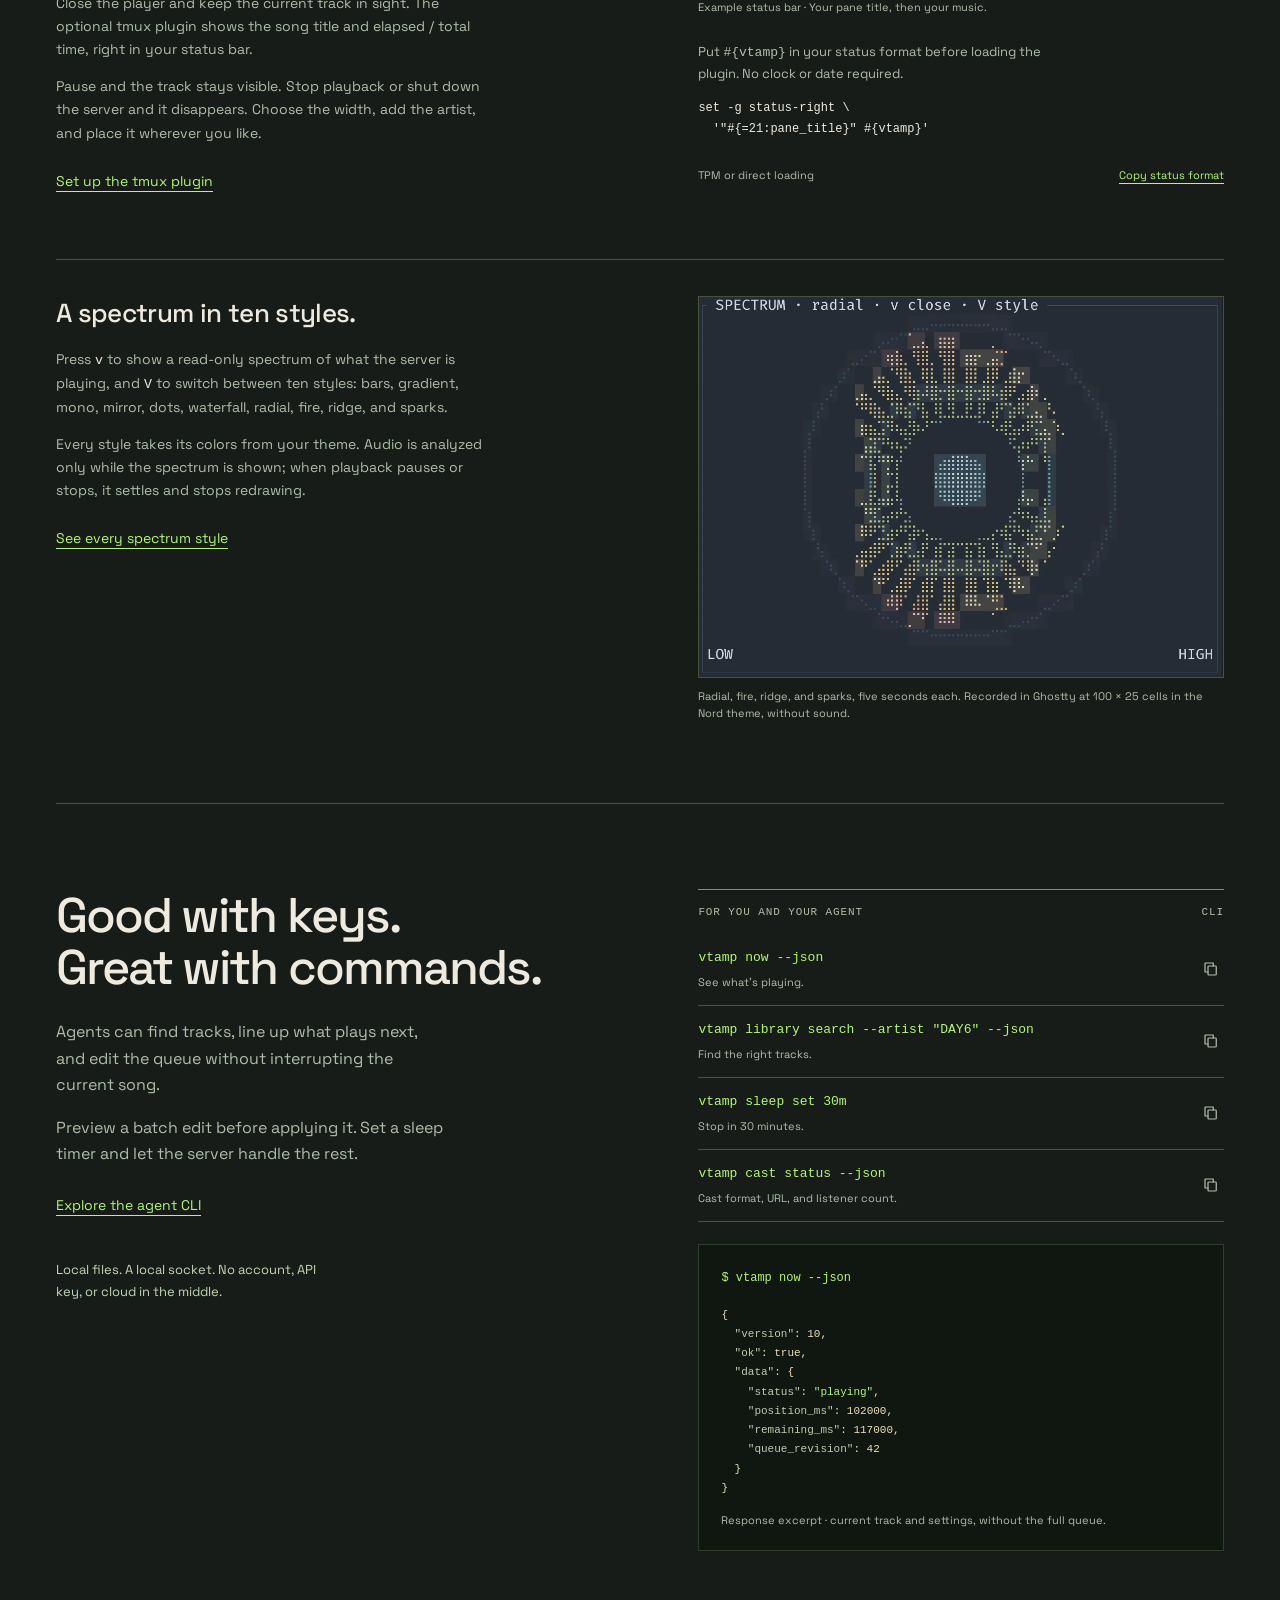
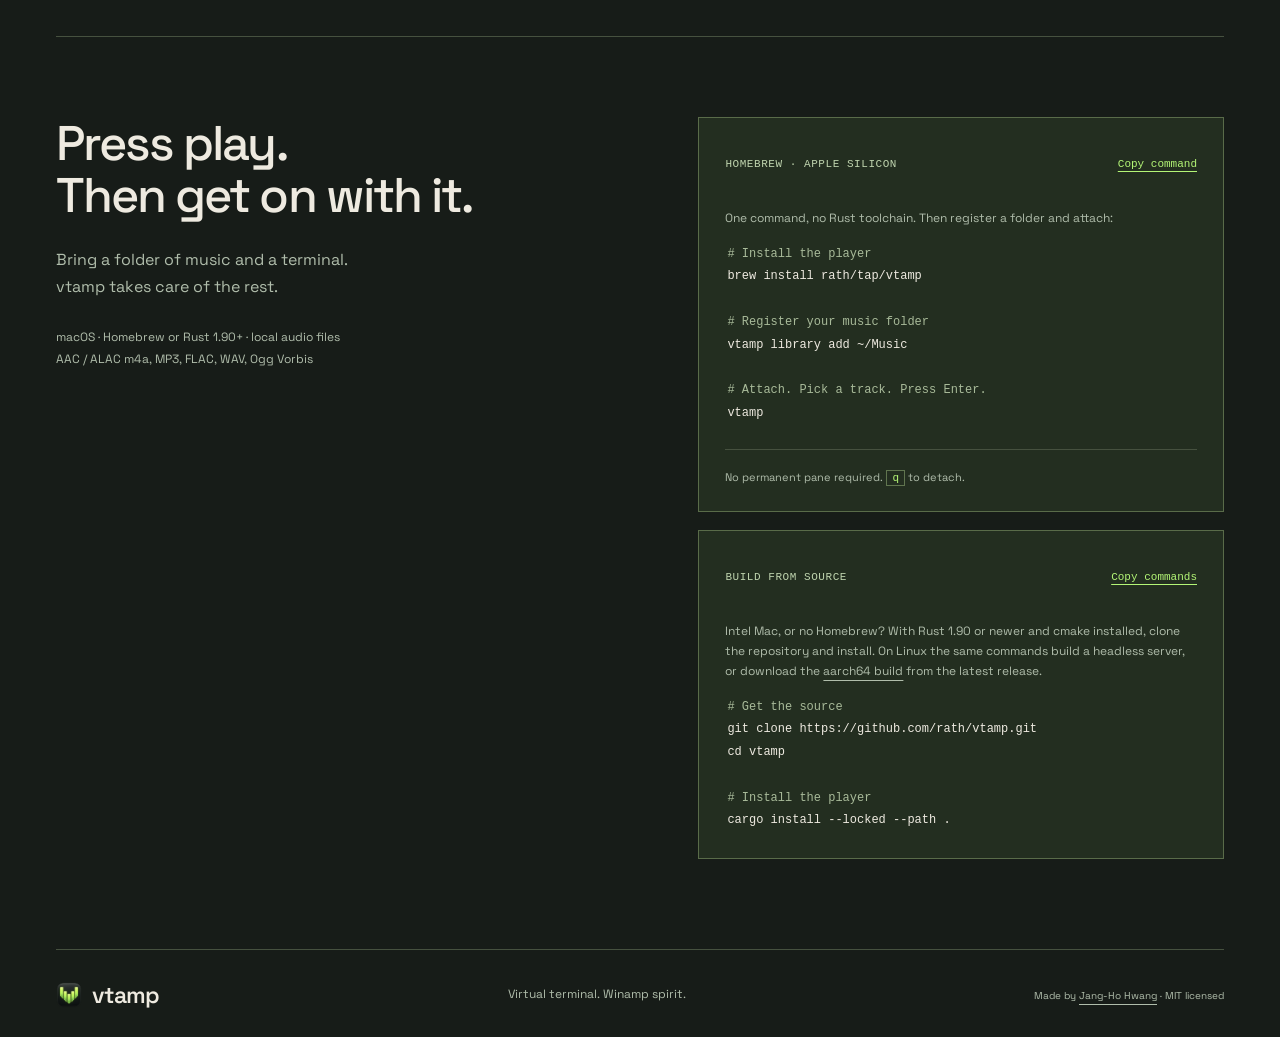
==== commit 3b426a76: "feat(site): show a spectrum recording on the landing page - Add a spectrum feature row to the Englis" ====
--- a/site/index.html
+++ b/site/index.html
@@ -8,7 +8,7 @@
 <meta property="og:type" content="website"><meta property="og:site_name" content="vtamp"><meta property="og:locale" content="en_US"><meta property="og:locale:alternate" content="ko_KR"><meta property="og:url" content="https://vtamp.told.me/"><meta property="og:title" content="vtamp · A music player for the terminal that keeps playing after you detach"><meta property="og:description" content="vtamp is a detachable terminal music player. Local music, a persistent server, and a CLI for people, scripts, and agents. Built with Rust. macOS first."><meta property="og:image" content="https://vtamp.told.me/og.png"><meta property="og:image:type" content="image/png"><meta property="og:image:width" content="1200"><meta property="og:image:height" content="630"><meta property="og:image:alt" content="vtamp: a music player for the terminal that keeps playing after you detach. The Homebrew install command above a terminal screenshot with album art and the current track."><meta name="twitter:card" content="summary_large_image">
 <script type="application/ld+json">{"@context":"https://schema.org","@type":"SoftwareApplication","name":"vtamp","url":"https://vtamp.told.me/","inLanguage":"en","description":"vtamp is a detachable terminal music player. Local music, a persistent server, and a CLI for people, scripts, and agents. Built with Rust. macOS first.","applicationCategory":"MultimediaApplication","operatingSystem":"macOS","softwareVersion":"0.4.1","license":"https://github.com/rath/vtamp/blob/main/LICENSE","isAccessibleForFree":true,"offers":{"@type":"Offer","price":"0","priceCurrency":"USD"},"image":"https://vtamp.told.me/og.png","screenshot":"https://vtamp.told.me/screenshots/wide.png","downloadUrl":"https://github.com/rath/vtamp/releases/latest","installUrl":"https://vtamp.told.me/#install","sameAs":["https://github.com/rath/vtamp"],"author":{"@type":"Person","name":"Jang-Ho Hwang","url":"https://xrath.com"}}</script>
 <link rel="icon" type="image/png" sizes="32x32" href="favicon-32.png"><link rel="icon" type="image/png" sizes="64x64" href="favicon-64.png"><link rel="apple-touch-icon" sizes="180x180" href="apple-touch-icon.png"><link rel="preload" href="fonts/SpaceGrotesk.ttf" as="font" type="font/ttf" crossorigin><link rel="stylesheet" href="style.css">
-<script type="application/json" id="strings">{"pauseLabel":"Pause automatic slideshow","playLabel":"Start automatic slideshow","pause":"Pause","play":"Play","loading":"This screenshot is still loading. Please try again.","unavailable":"Screenshot unavailable","unavailableReload":"Screenshot unavailable. Please reload the page.","copied":"Command copied.","copyFallback":"Select and copy: "}</script><script src="app.js" defer></script>
+<script type="application/json" id="strings">{"pauseLabel":"Pause automatic slideshow","playLabel":"Start automatic slideshow","pause":"Pause","play":"Play","loading":"This screenshot is still loading. Please try again.","unavailable":"Screenshot unavailable","unavailableReload":"Screenshot unavailable. Please reload the page.","copied":"Command copied.","copyFallback":"Select and copy: ","videoPauseLabel":"Pause the spectrum recording","videoPlayLabel":"Play the spectrum recording"}</script><script src="app.js" defer></script>
 </head>
 <body>
 <a class="skip-link" href="#main">Skip to content</a>
@@ -118,6 +118,19 @@
 <div class="tmux-example-foot"><span>TPM or direct loading</span><button type="button" class="copy-text" data-copy="set -g status-right '&quot;#{=21:pane_title}&quot; #{vtamp}'" aria-label="Copy tmux status format">Copy status format</button></div>
 </div>
 </div>
+<div class="spectrum-feature" aria-labelledby="spectrum-heading">
+<div>
+<h3 id="spectrum-heading">A spectrum in ten styles.</h3>
+<p>Press <code>v</code> to show a read-only spectrum of what the server is playing, and <code>V</code> to switch between ten styles: bars, gradient, mono, mirror, dots, waterfall, radial, fire, ridge, and sparks.</p>
+<p>Every style takes its colors from your theme. Audio is analyzed only while the spectrum is shown; when playback pauses or stops, it settles and stops redrawing.</p>
+<a class="feature-guide" href="https://github.com/rath/vtamp#see-the-music">See every spectrum style</a>
+</div>
+<figure class="spectrum-example">
+<video id="spectrum-video" width="1020" height="740" poster="media/spectrum-styles.webp" preload="none" muted loop playsinline controls aria-label="Recording of the spectrum panel switching from radial to fire, ridge, and sparks"><source src="media/spectrum-styles.mp4" type="video/mp4"></video>
+<button type="button" id="spectrum-toggle" aria-label="Pause the spectrum recording" hidden><svg viewBox="0 0 24 24" aria-hidden="true"><path d="M8 5v14M16 5v14"/></svg><span>Pause</span></button>
+<figcaption>Radial, fire, ridge, and sparks, five seconds each. Recorded in Ghostty at 100 × 25 cells in the Nord theme, without sound.</figcaption>
+</figure>
+</div>
 </section>
 <section id="commands" class="commands wrap" aria-labelledby="commands-heading">
 <div class="commands-copy"><h2 id="commands-heading">Good with keys.<br>Great with commands.</h2><p>Agents can find tracks, line up what plays next, and edit the queue without interrupting the current song.</p><p>Preview a batch edit before applying it. Set a sleep timer and let the server handle the rest.</p><a class="feature-guide" href="https://github.com/rath/vtamp#for-scripts-and-agents">Explore the agent CLI</a><p class="aside">Local files. A local socket. No account, API key, or cloud in the middle.</p></div>
--- a/site/style.css
+++ b/site/style.css
@@ -91,9 +91,9 @@
 .architecture strong { font-weight: 400; color: var(--green); border: 1px solid #6f8d55; padding: 10px 15px; white-space: nowrap; }
 .connector { height: 1px; background: var(--line); width: 70px; }
 .architecture p { flex-basis: 100%; font-family: 'Space Grotesk', sans-serif; text-align: center; font-size: 12px; margin: 0; }
-.tmux-feature, .media-feature, .cast-feature { display: grid; grid-template-columns: 1fr 1fr; gap: 10%; margin-top: 56px; border-top: 1px solid var(--line); padding-top: 36px; }
-.tmux-feature h3, .media-feature h3, .cast-feature h3 { font-size: 26px; font-weight: 500; letter-spacing: -.025em; margin-bottom: 18px; }
-.tmux-feature p, .media-feature p, .cast-feature > div > p { font-size: 14px; color: var(--muted); max-width: 48ch; }
+.tmux-feature, .media-feature, .cast-feature, .spectrum-feature { display: grid; grid-template-columns: 1fr 1fr; gap: 10%; margin-top: 56px; border-top: 1px solid var(--line); padding-top: 36px; }
+.tmux-feature h3, .media-feature h3, .cast-feature h3, .spectrum-feature h3 { font-size: 26px; font-weight: 500; letter-spacing: -.025em; margin-bottom: 18px; }
+.tmux-feature p, .media-feature p, .cast-feature > div > p, .spectrum-feature > div > p { font-size: 14px; color: var(--muted); max-width: 48ch; }
 .tmux-guide, .feature-guide { display: inline-flex; align-items: center; min-height: 44px; color: var(--green); font-size: 14px; }
 .tmux-guide:hover, .feature-guide:hover { color: var(--text); }
 .media-keyboard { margin: 0; align-self: center; min-width: 0; }
@@ -104,6 +104,13 @@
 .media-keys span { font-size: 13px; }
 .media-keyboard figcaption { margin-top: 24px; color: var(--muted); font-size: 12px; line-height: 1.7; }
 .tmux-example { min-width: 0; }
+.spectrum-feature > div > p code { font-size: .95em; color: var(--text); }
+.spectrum-example { display: grid; grid-template-columns: minmax(0, 1fr) auto; grid-template-areas: "video video" "caption toggle"; gap: 10px 16px; margin: 0; min-width: 0; align-self: center; }
+.spectrum-example video { grid-area: video; display: block; width: 100%; height: auto; background: #2e3440; border: 1px solid var(--line); }
+.spectrum-example figcaption { grid-area: caption; color: var(--muted); font-size: 11px; line-height: 1.6; }
+#spectrum-toggle { grid-area: toggle; align-self: start; display: flex; align-items: center; gap: 7px; min-height: 44px; padding: 10px 13px; border: 1px solid var(--line); background: transparent; color: var(--muted); font-size: 13px; }
+#spectrum-toggle:hover { color: var(--text); background: var(--panel); }
+#spectrum-toggle svg { width: 16px; height: 16px; }
 .cast-feature > div > p code { font-size: .95em; color: var(--text); white-space: nowrap; }
 .cast-example { min-width: 0; align-self: center; background: var(--deep); border: 1px solid #303d2c; padding: 20px 22px; }
 .cast-example pre { font-size: 12px; line-height: 1.9; white-space: pre-wrap; overflow-wrap: anywhere; }
@@ -183,8 +190,8 @@
   .lifecycle-step h3 { font-size: 22px; grid-column: 2; margin-bottom: 8px; } .lifecycle-step p { font-size: 13px; max-width: none; }
   .architecture { padding: 20px 10px; gap: 8px; font-size: 8px; margin-top: 35px; } .architecture strong { padding: 9px 7px; font-size: 8px; }
   .connector { width: 15px; } .architecture p { font-size: 11px; margin-top: 7px; }
-  .tmux-feature, .media-feature, .cast-feature { grid-template-columns: 1fr; gap: 24px; margin-top: 36px; padding-top: 28px; }
-  .tmux-feature h3, .media-feature h3, .cast-feature h3 { font-size: 24px; }
+  .tmux-feature, .media-feature, .cast-feature, .spectrum-feature { grid-template-columns: 1fr; gap: 24px; margin-top: 36px; padding-top: 28px; }
+  .tmux-feature h3, .media-feature h3, .cast-feature h3, .spectrum-feature h3 { font-size: 24px; }
   .cast-example { padding: 16px; }
   .tmux-status { gap: 8px; padding: 12px; font-size: 11px; }
   .commands, .install { grid-template-columns: 1fr; gap: 26px; padding-block: 50px; }
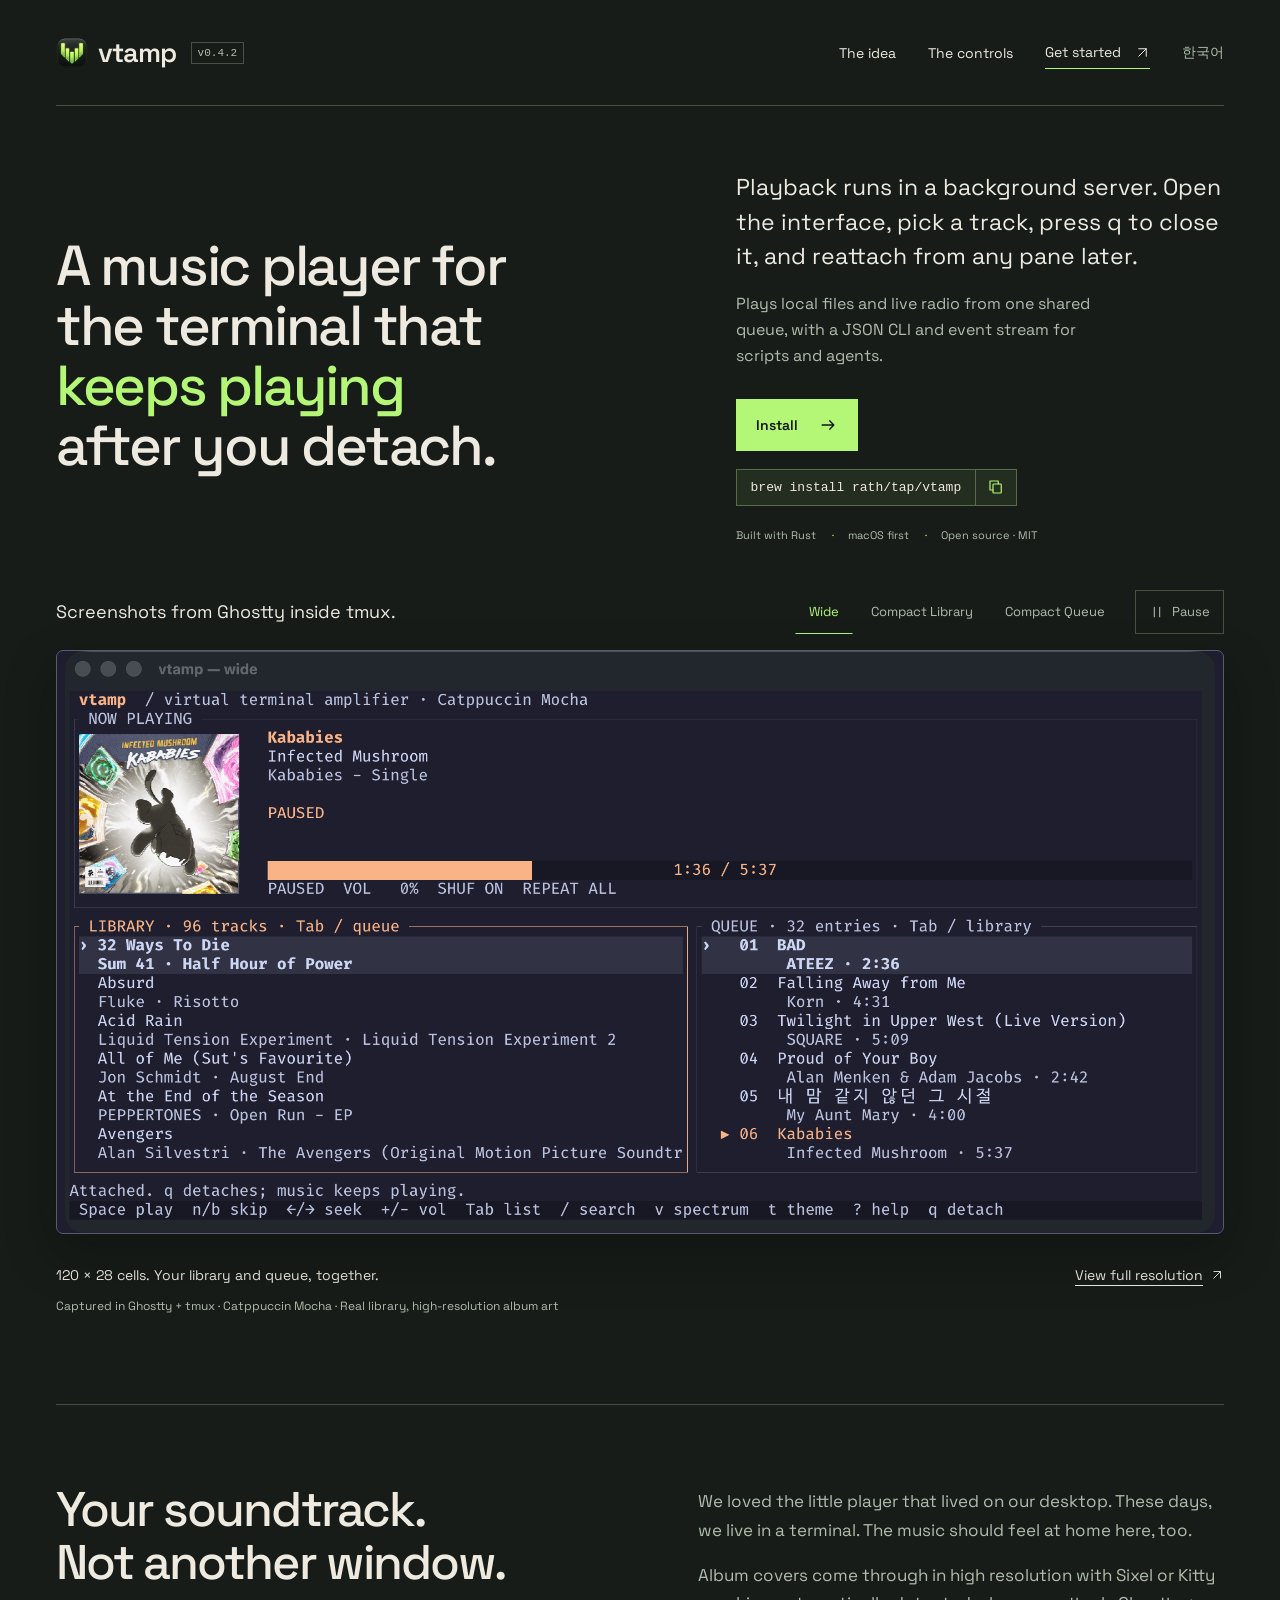
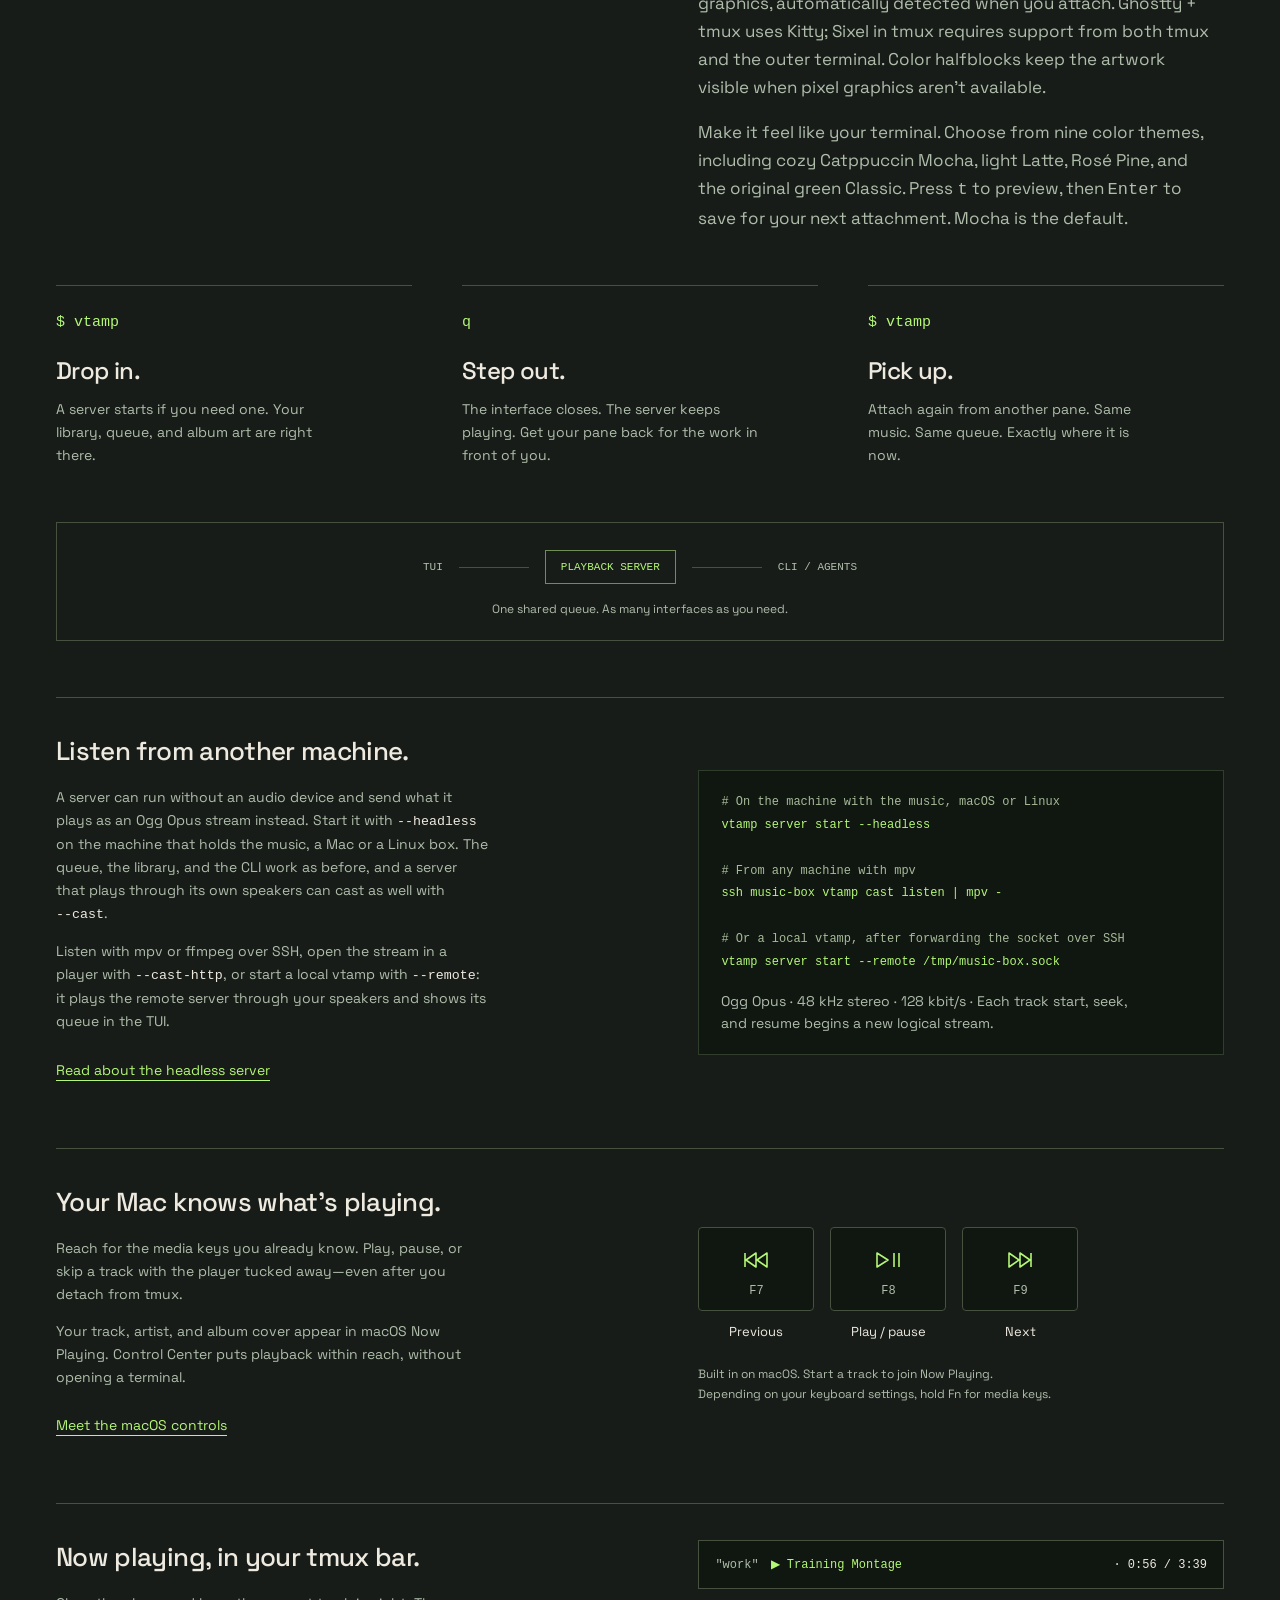
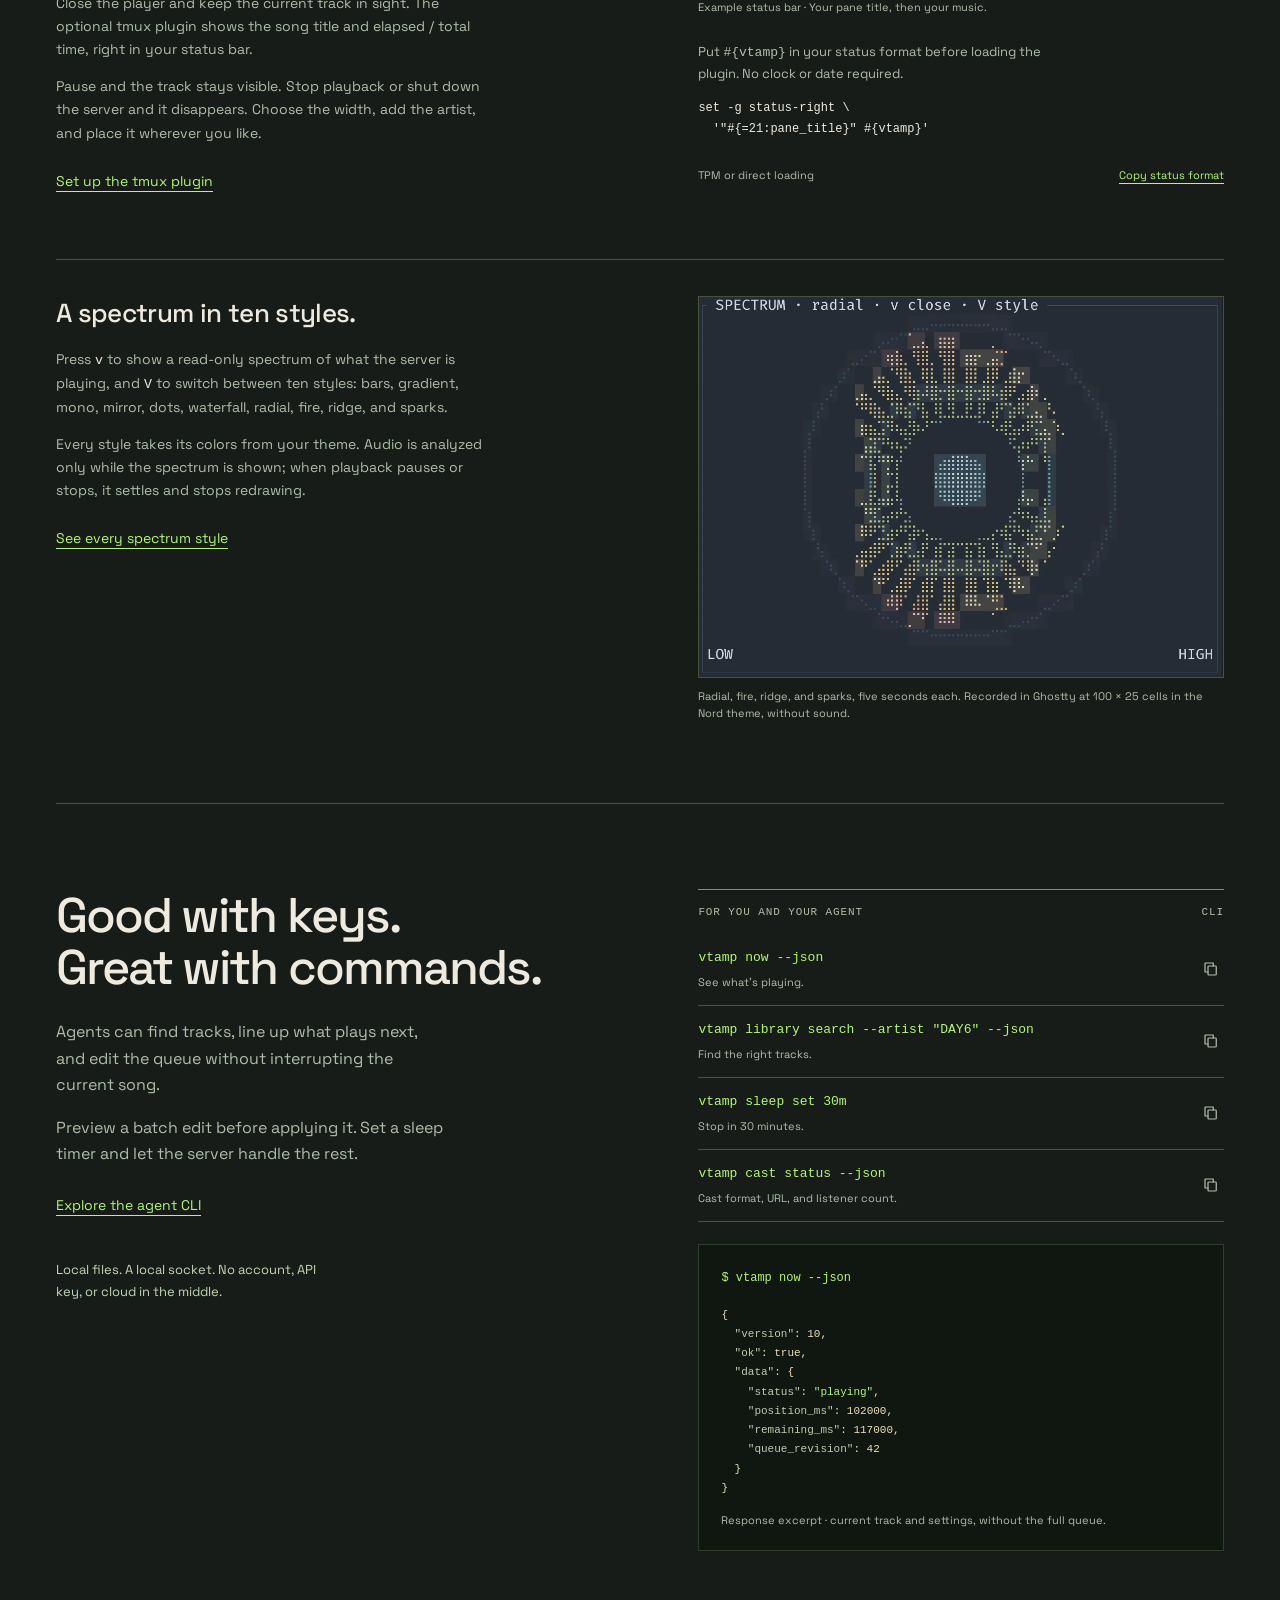
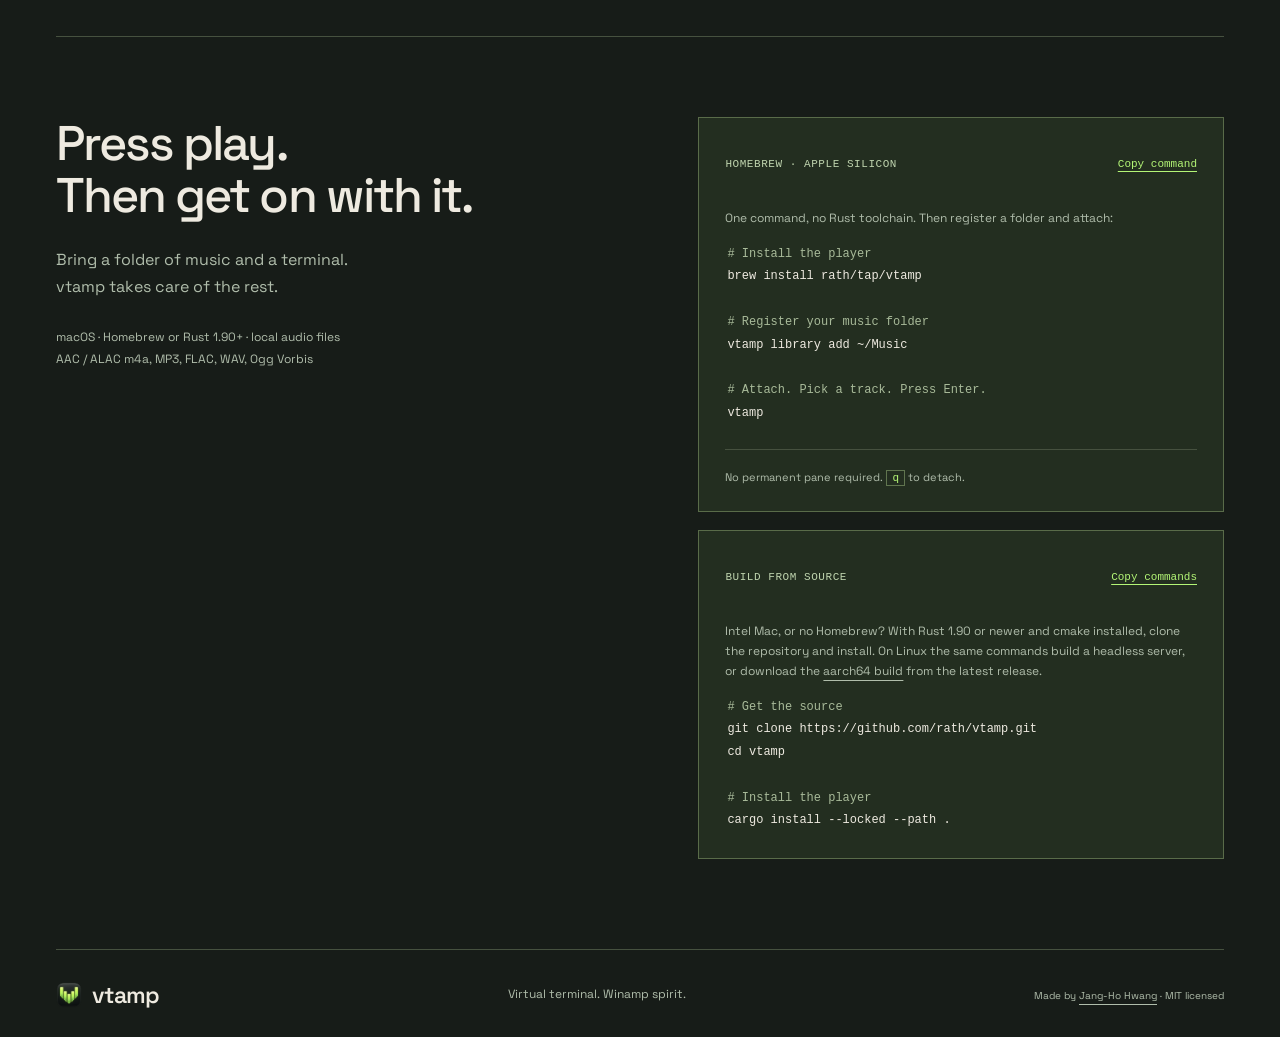
==== commit d42f0b9e: "chore(release): prepare vtamp 0.4.2 - Bump the crate, lockfile, and both website version badges to 0" ====
--- a/site/index.html
+++ b/site/index.html
@@ -6,14 +6,14 @@
 <title>vtamp · A music player for the terminal that keeps playing after you detach</title>
 <link rel="canonical" href="https://vtamp.told.me/"><link rel="alternate" hreflang="en" href="https://vtamp.told.me/"><link rel="alternate" hreflang="ko" href="https://vtamp.told.me/ko/"><link rel="alternate" hreflang="x-default" href="https://vtamp.told.me/">
 <meta property="og:type" content="website"><meta property="og:site_name" content="vtamp"><meta property="og:locale" content="en_US"><meta property="og:locale:alternate" content="ko_KR"><meta property="og:url" content="https://vtamp.told.me/"><meta property="og:title" content="vtamp · A music player for the terminal that keeps playing after you detach"><meta property="og:description" content="vtamp is a detachable terminal music player. Local music, a persistent server, and a CLI for people, scripts, and agents. Built with Rust. macOS first."><meta property="og:image" content="https://vtamp.told.me/og.png"><meta property="og:image:type" content="image/png"><meta property="og:image:width" content="1200"><meta property="og:image:height" content="630"><meta property="og:image:alt" content="vtamp: a music player for the terminal that keeps playing after you detach. The Homebrew install command above a terminal screenshot with album art and the current track."><meta name="twitter:card" content="summary_large_image">
-<script type="application/ld+json">{"@context":"https://schema.org","@type":"SoftwareApplication","name":"vtamp","url":"https://vtamp.told.me/","inLanguage":"en","description":"vtamp is a detachable terminal music player. Local music, a persistent server, and a CLI for people, scripts, and agents. Built with Rust. macOS first.","applicationCategory":"MultimediaApplication","operatingSystem":"macOS","softwareVersion":"0.4.1","license":"https://github.com/rath/vtamp/blob/main/LICENSE","isAccessibleForFree":true,"offers":{"@type":"Offer","price":"0","priceCurrency":"USD"},"image":"https://vtamp.told.me/og.png","screenshot":"https://vtamp.told.me/screenshots/wide.png","downloadUrl":"https://github.com/rath/vtamp/releases/latest","installUrl":"https://vtamp.told.me/#install","sameAs":["https://github.com/rath/vtamp"],"author":{"@type":"Person","name":"Jang-Ho Hwang","url":"https://xrath.com"}}</script>
+<script type="application/ld+json">{"@context":"https://schema.org","@type":"SoftwareApplication","name":"vtamp","url":"https://vtamp.told.me/","inLanguage":"en","description":"vtamp is a detachable terminal music player. Local music, a persistent server, and a CLI for people, scripts, and agents. Built with Rust. macOS first.","applicationCategory":"MultimediaApplication","operatingSystem":"macOS","softwareVersion":"0.4.2","license":"https://github.com/rath/vtamp/blob/main/LICENSE","isAccessibleForFree":true,"offers":{"@type":"Offer","price":"0","priceCurrency":"USD"},"image":"https://vtamp.told.me/og.png","screenshot":"https://vtamp.told.me/screenshots/wide.png","downloadUrl":"https://github.com/rath/vtamp/releases/latest","installUrl":"https://vtamp.told.me/#install","sameAs":["https://github.com/rath/vtamp"],"author":{"@type":"Person","name":"Jang-Ho Hwang","url":"https://xrath.com"}}</script>
 <link rel="icon" type="image/png" sizes="32x32" href="favicon-32.png"><link rel="icon" type="image/png" sizes="64x64" href="favicon-64.png"><link rel="apple-touch-icon" sizes="180x180" href="apple-touch-icon.png"><link rel="preload" href="fonts/SpaceGrotesk.ttf" as="font" type="font/ttf" crossorigin><link rel="stylesheet" href="style.css">
 <script type="application/json" id="strings">{"pauseLabel":"Pause automatic slideshow","playLabel":"Start automatic slideshow","pause":"Pause","play":"Play","loading":"This screenshot is still loading. Please try again.","unavailable":"Screenshot unavailable","unavailableReload":"Screenshot unavailable. Please reload the page.","copied":"Command copied.","copyFallback":"Select and copy: ","videoPauseLabel":"Pause the spectrum recording","videoPlayLabel":"Play the spectrum recording"}</script><script src="app.js" defer></script>
 </head>
 <body>
 <a class="skip-link" href="#main">Skip to content</a>
 <header class="masthead wrap">
-<a class="brand" href="#main" aria-label="vtamp home"><img src="mark.png" alt="" width="32" height="32">vtamp<span class="version">v0.4.1</span></a>
+<a class="brand" href="#main" aria-label="vtamp home"><img src="mark.png" alt="" width="32" height="32">vtamp<span class="version">v0.4.2</span></a>
 <nav aria-label="Main navigation"><a href="#how-it-works">The idea</a><a href="#commands">The controls</a><a class="nav-install" href="#install">Get started <svg viewBox="0 0 24 24" aria-hidden="true"><path d="M6 18 18 6M6 6h12v12"/></svg></a><a class="nav-lang" href="ko/" hreflang="ko" lang="ko">한국어</a></nav>
 </header>
 <main id="main">
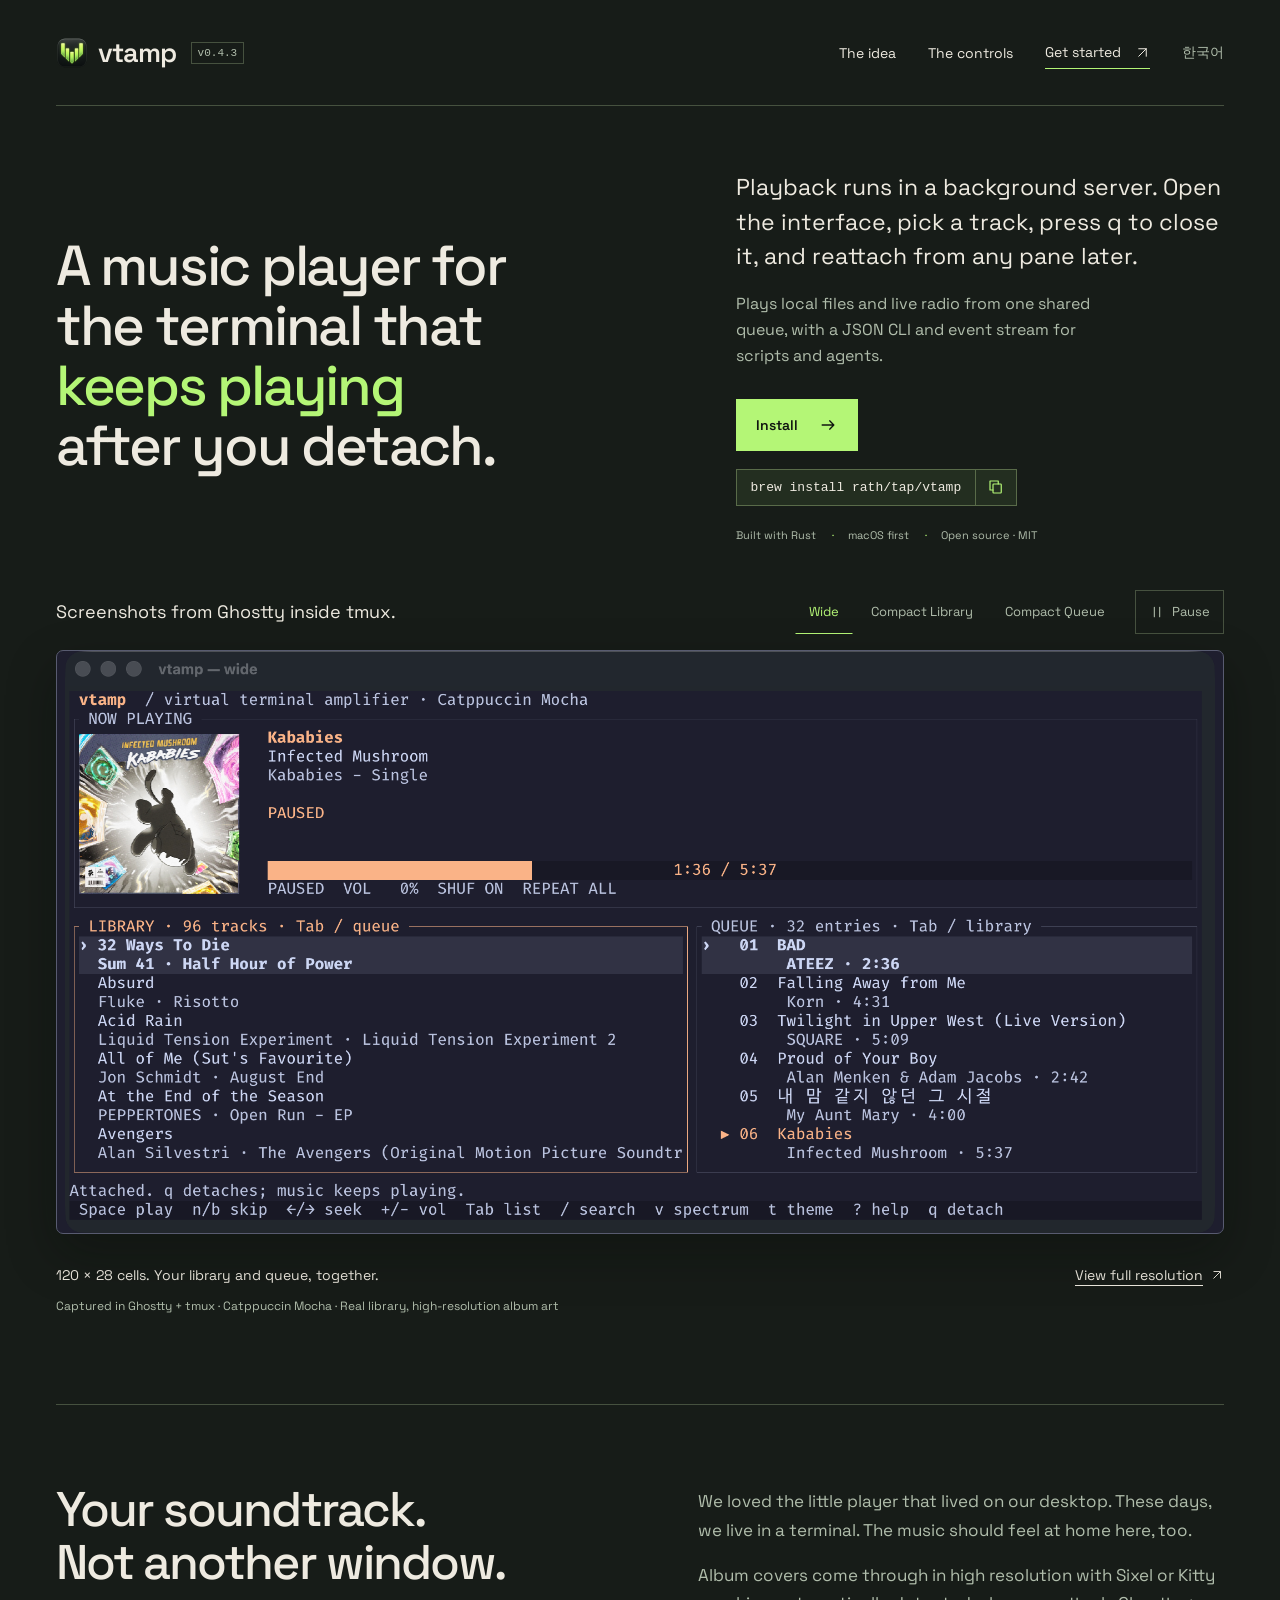
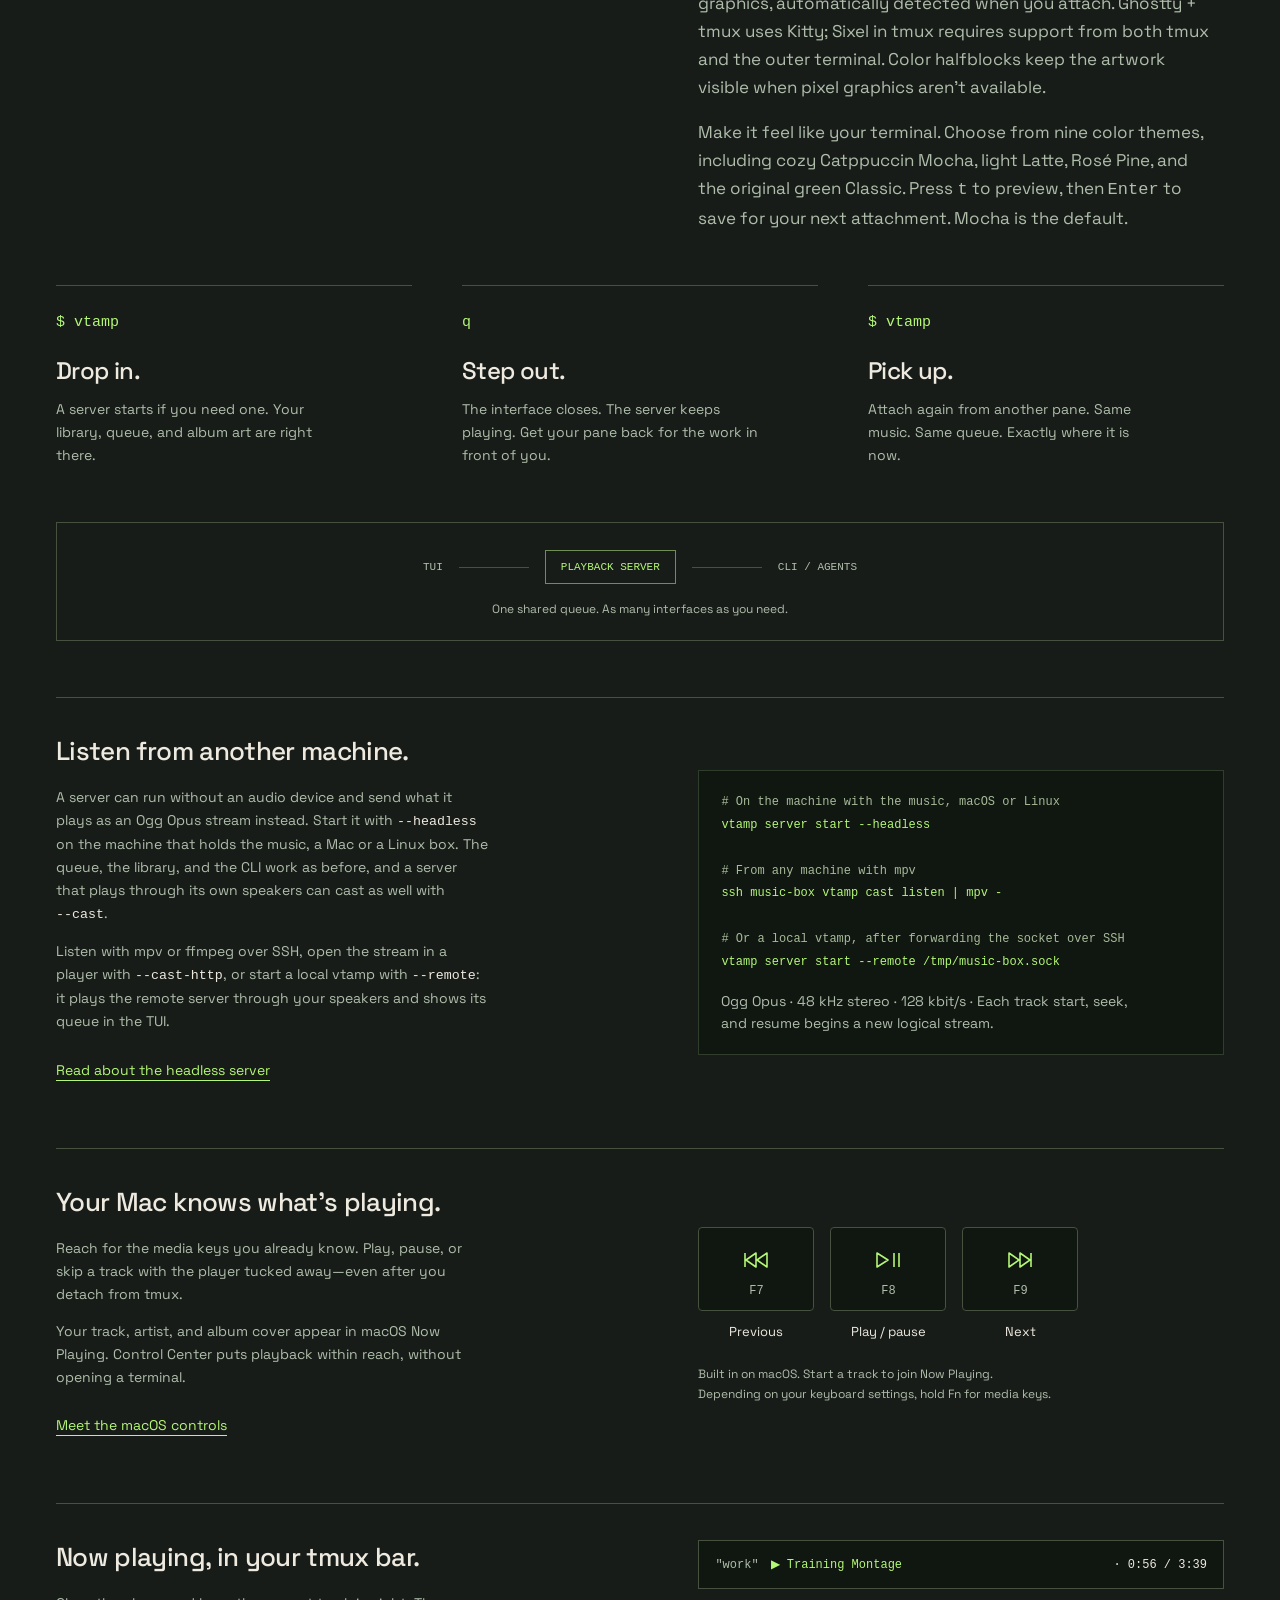
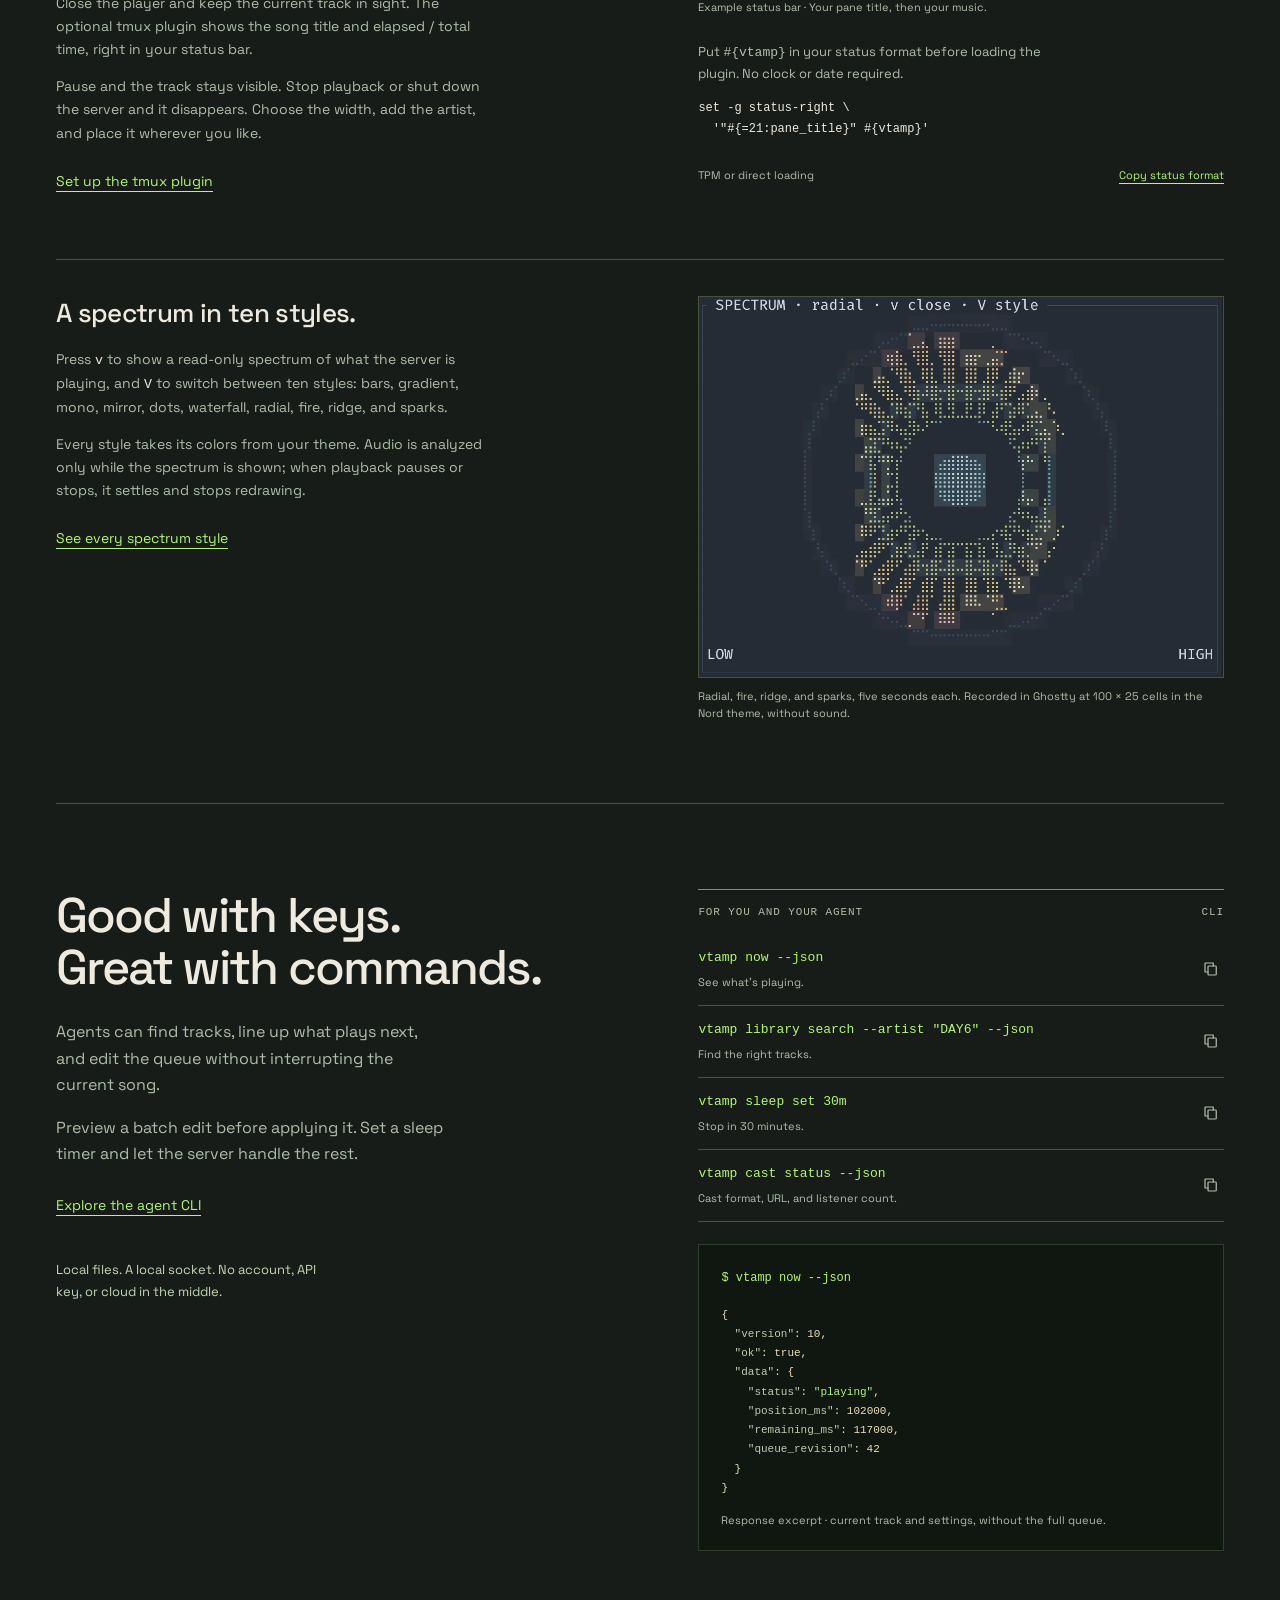
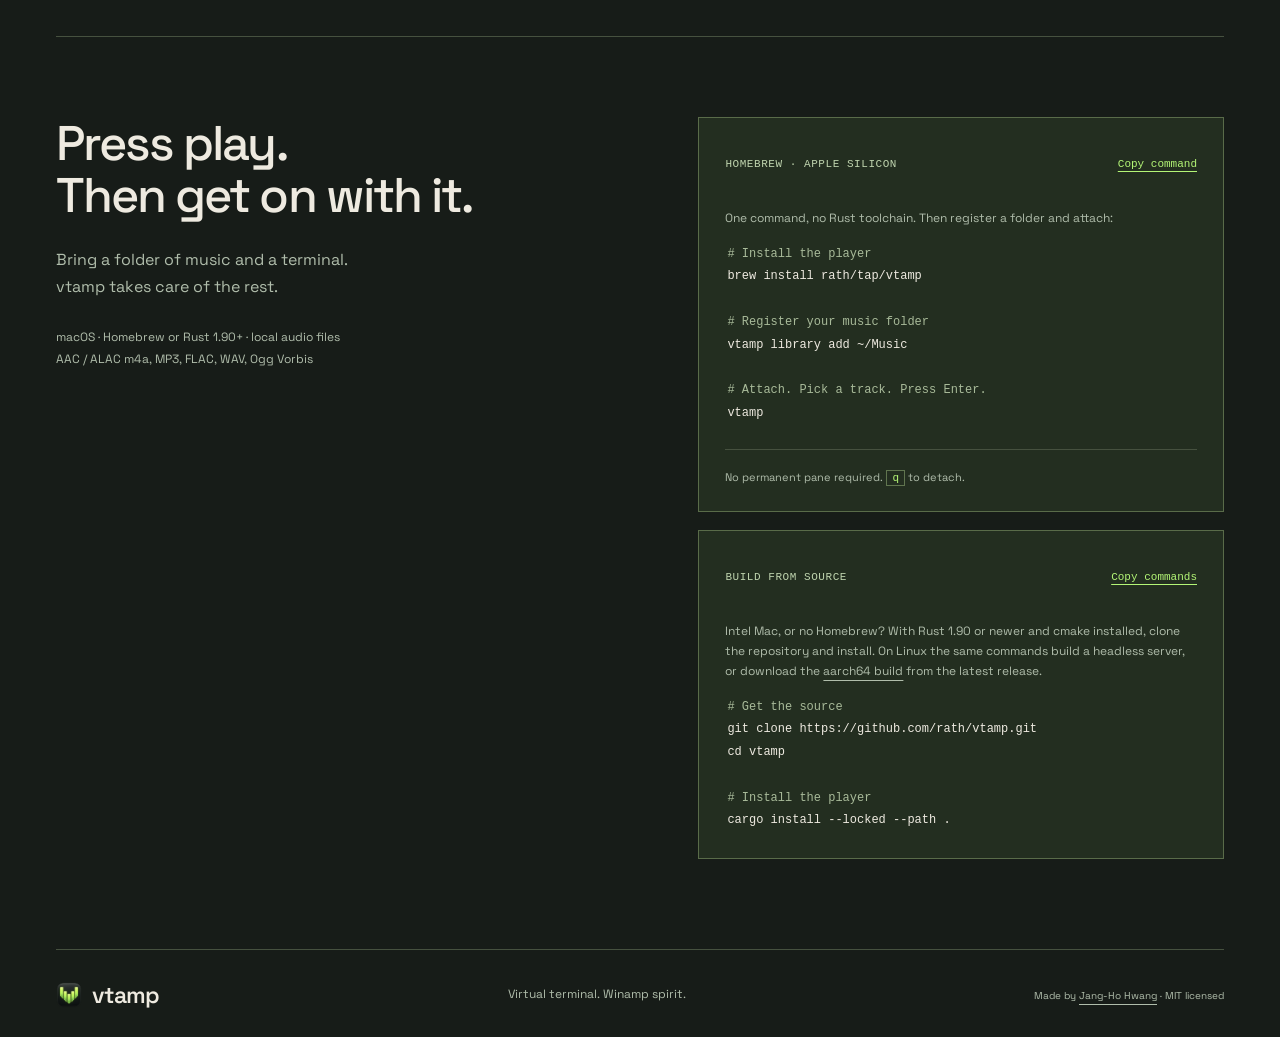
==== commit 89f7a53c: "chore(release): prepare vtamp 0.4.3 - Bump the crate and both website version declarations to 0.4.3 " ====
--- a/site/index.html
+++ b/site/index.html
@@ -6,14 +6,14 @@
 <title>vtamp · A music player for the terminal that keeps playing after you detach</title>
 <link rel="canonical" href="https://vtamp.told.me/"><link rel="alternate" hreflang="en" href="https://vtamp.told.me/"><link rel="alternate" hreflang="ko" href="https://vtamp.told.me/ko/"><link rel="alternate" hreflang="x-default" href="https://vtamp.told.me/">
 <meta property="og:type" content="website"><meta property="og:site_name" content="vtamp"><meta property="og:locale" content="en_US"><meta property="og:locale:alternate" content="ko_KR"><meta property="og:url" content="https://vtamp.told.me/"><meta property="og:title" content="vtamp · A music player for the terminal that keeps playing after you detach"><meta property="og:description" content="vtamp is a detachable terminal music player. Local music, a persistent server, and a CLI for people, scripts, and agents. Built with Rust. macOS first."><meta property="og:image" content="https://vtamp.told.me/og.png"><meta property="og:image:type" content="image/png"><meta property="og:image:width" content="1200"><meta property="og:image:height" content="630"><meta property="og:image:alt" content="vtamp: a music player for the terminal that keeps playing after you detach. The Homebrew install command above a terminal screenshot with album art and the current track."><meta name="twitter:card" content="summary_large_image">
-<script type="application/ld+json">{"@context":"https://schema.org","@type":"SoftwareApplication","name":"vtamp","url":"https://vtamp.told.me/","inLanguage":"en","description":"vtamp is a detachable terminal music player. Local music, a persistent server, and a CLI for people, scripts, and agents. Built with Rust. macOS first.","applicationCategory":"MultimediaApplication","operatingSystem":"macOS","softwareVersion":"0.4.2","license":"https://github.com/rath/vtamp/blob/main/LICENSE","isAccessibleForFree":true,"offers":{"@type":"Offer","price":"0","priceCurrency":"USD"},"image":"https://vtamp.told.me/og.png","screenshot":"https://vtamp.told.me/screenshots/wide.png","downloadUrl":"https://github.com/rath/vtamp/releases/latest","installUrl":"https://vtamp.told.me/#install","sameAs":["https://github.com/rath/vtamp"],"author":{"@type":"Person","name":"Jang-Ho Hwang","url":"https://xrath.com"}}</script>
+<script type="application/ld+json">{"@context":"https://schema.org","@type":"SoftwareApplication","name":"vtamp","url":"https://vtamp.told.me/","inLanguage":"en","description":"vtamp is a detachable terminal music player. Local music, a persistent server, and a CLI for people, scripts, and agents. Built with Rust. macOS first.","applicationCategory":"MultimediaApplication","operatingSystem":"macOS","softwareVersion":"0.4.3","license":"https://github.com/rath/vtamp/blob/main/LICENSE","isAccessibleForFree":true,"offers":{"@type":"Offer","price":"0","priceCurrency":"USD"},"image":"https://vtamp.told.me/og.png","screenshot":"https://vtamp.told.me/screenshots/wide.png","downloadUrl":"https://github.com/rath/vtamp/releases/latest","installUrl":"https://vtamp.told.me/#install","sameAs":["https://github.com/rath/vtamp"],"author":{"@type":"Person","name":"Jang-Ho Hwang","url":"https://xrath.com"}}</script>
 <link rel="icon" type="image/png" sizes="32x32" href="favicon-32.png"><link rel="icon" type="image/png" sizes="64x64" href="favicon-64.png"><link rel="apple-touch-icon" sizes="180x180" href="apple-touch-icon.png"><link rel="preload" href="fonts/SpaceGrotesk.ttf" as="font" type="font/ttf" crossorigin><link rel="stylesheet" href="style.css">
 <script type="application/json" id="strings">{"pauseLabel":"Pause automatic slideshow","playLabel":"Start automatic slideshow","pause":"Pause","play":"Play","loading":"This screenshot is still loading. Please try again.","unavailable":"Screenshot unavailable","unavailableReload":"Screenshot unavailable. Please reload the page.","copied":"Command copied.","copyFallback":"Select and copy: ","videoPauseLabel":"Pause the spectrum recording","videoPlayLabel":"Play the spectrum recording"}</script><script src="app.js" defer></script>
 </head>
 <body>
 <a class="skip-link" href="#main">Skip to content</a>
 <header class="masthead wrap">
-<a class="brand" href="#main" aria-label="vtamp home"><img src="mark.png" alt="" width="32" height="32">vtamp<span class="version">v0.4.2</span></a>
+<a class="brand" href="#main" aria-label="vtamp home"><img src="mark.png" alt="" width="32" height="32">vtamp<span class="version">v0.4.3</span></a>
 <nav aria-label="Main navigation"><a href="#how-it-works">The idea</a><a href="#commands">The controls</a><a class="nav-install" href="#install">Get started <svg viewBox="0 0 24 24" aria-hidden="true"><path d="M6 18 18 6M6 6h12v12"/></svg></a><a class="nav-lang" href="ko/" hreflang="ko" lang="ko">한국어</a></nav>
 </header>
 <main id="main">
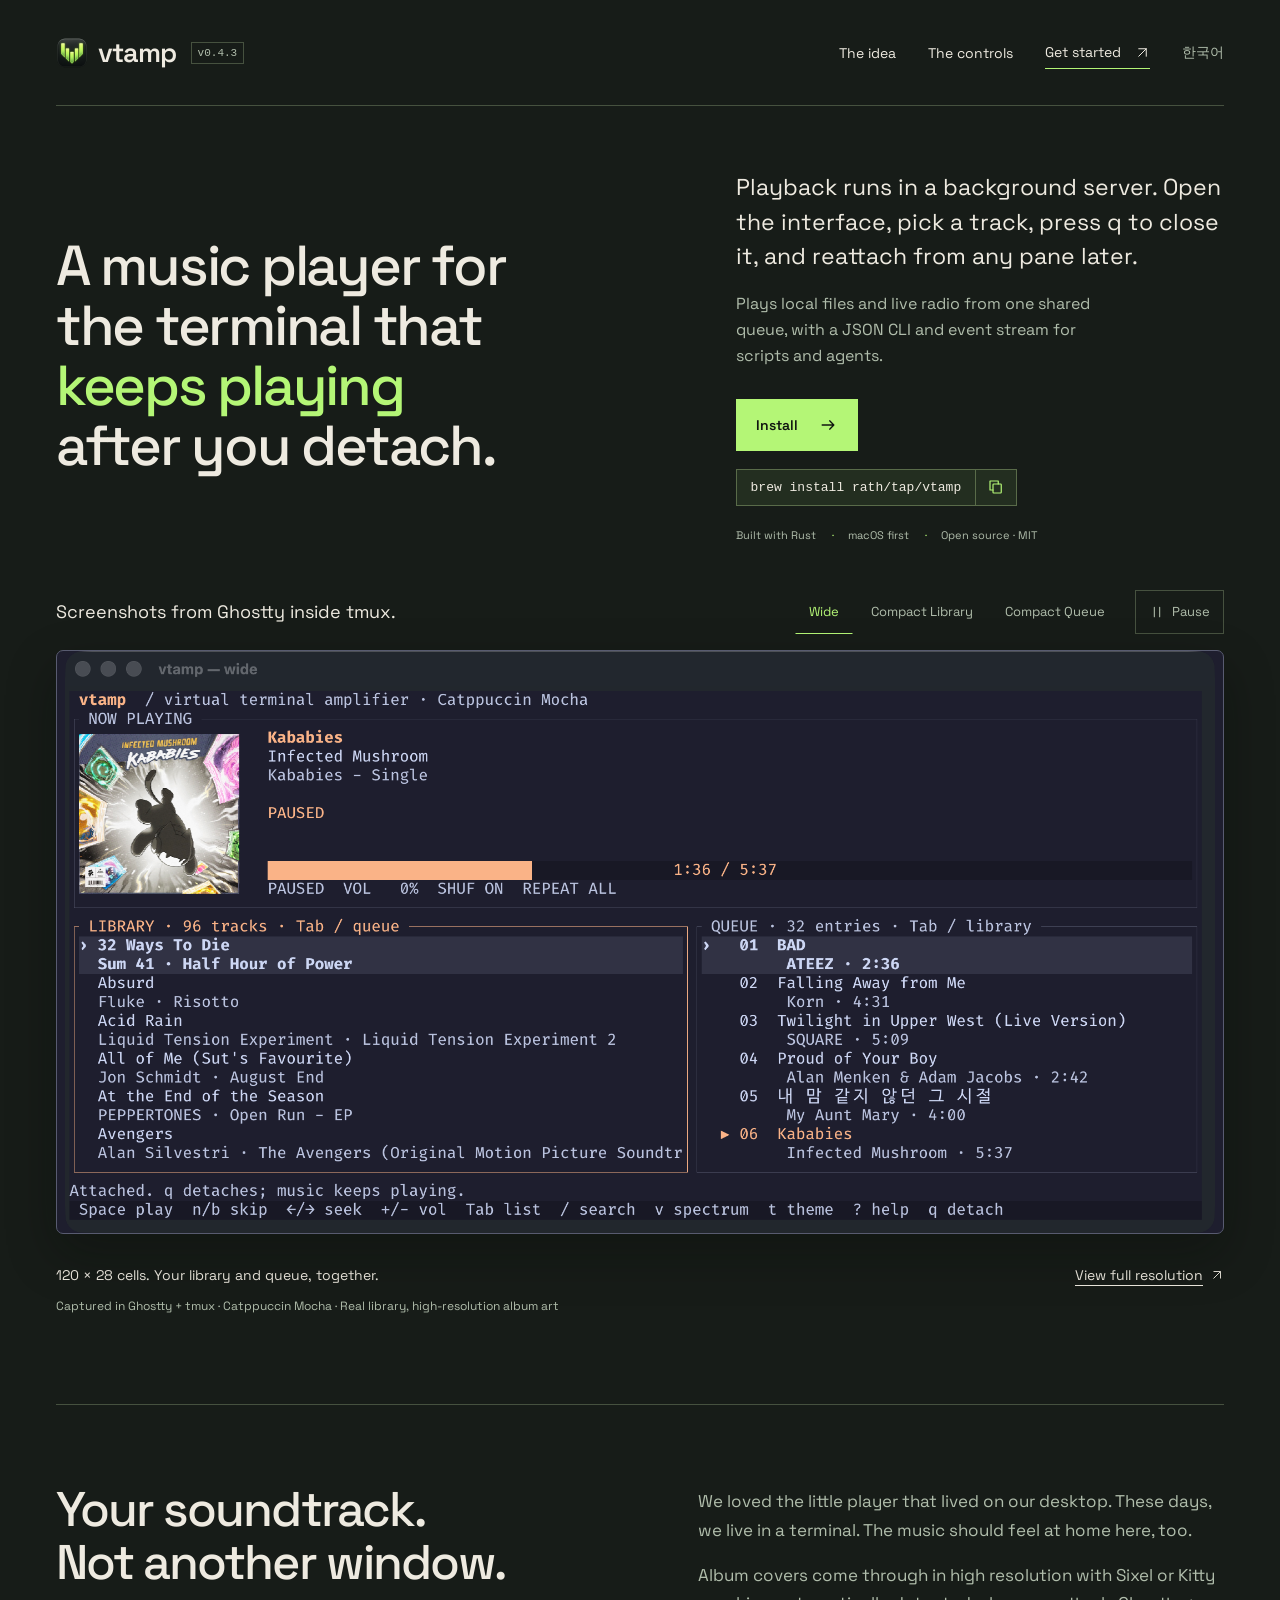
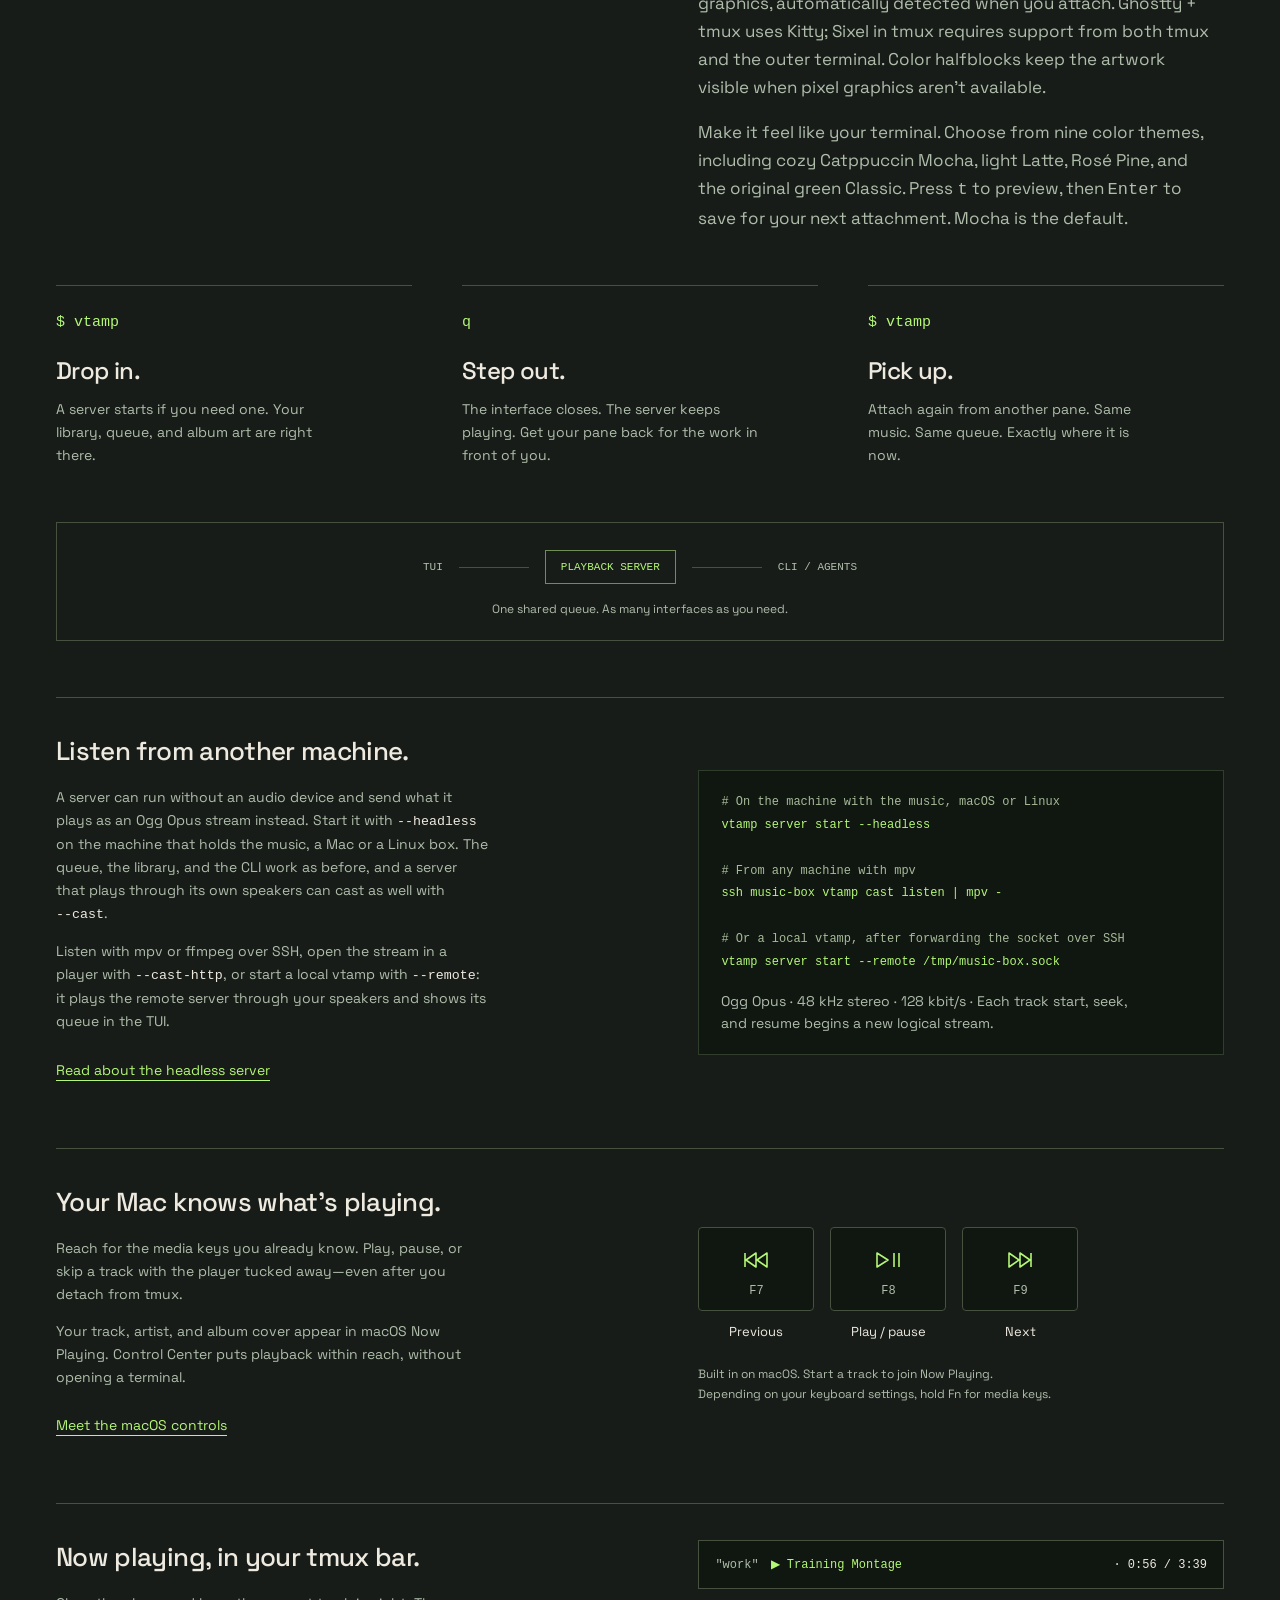
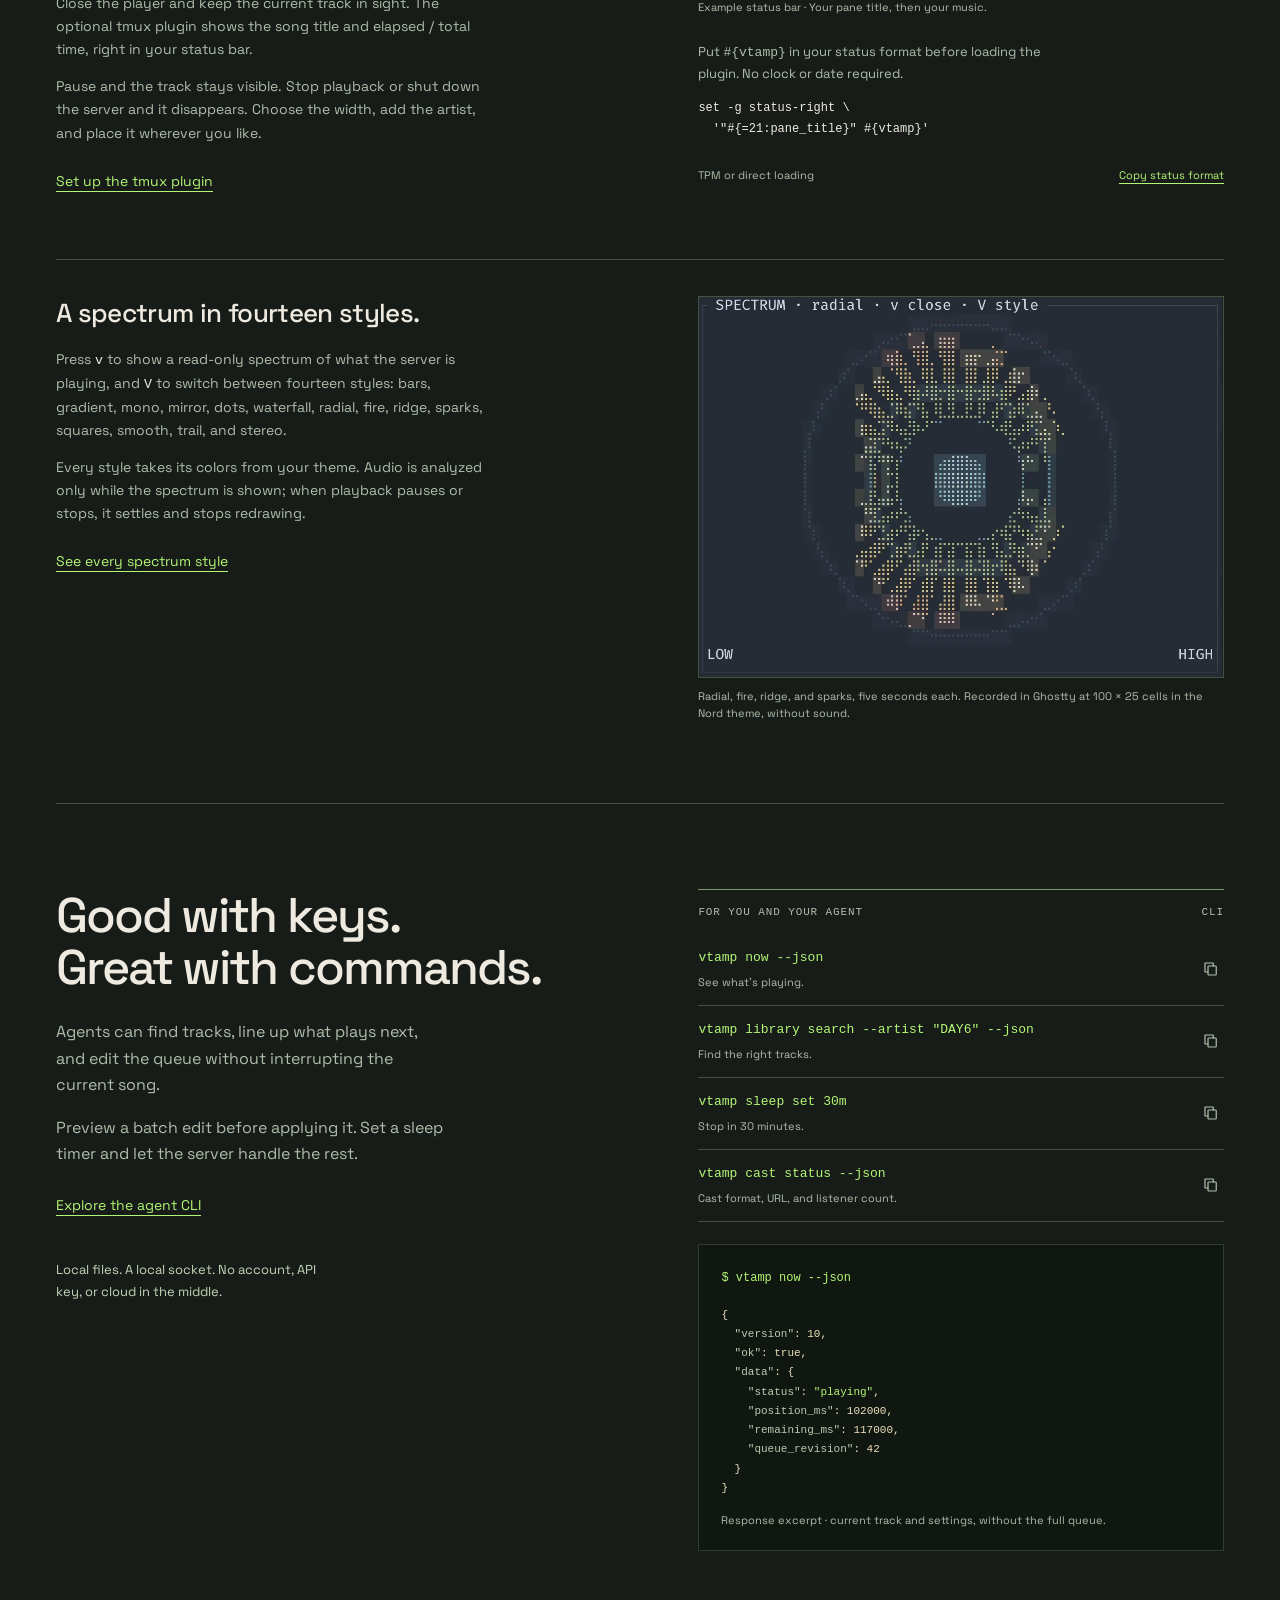
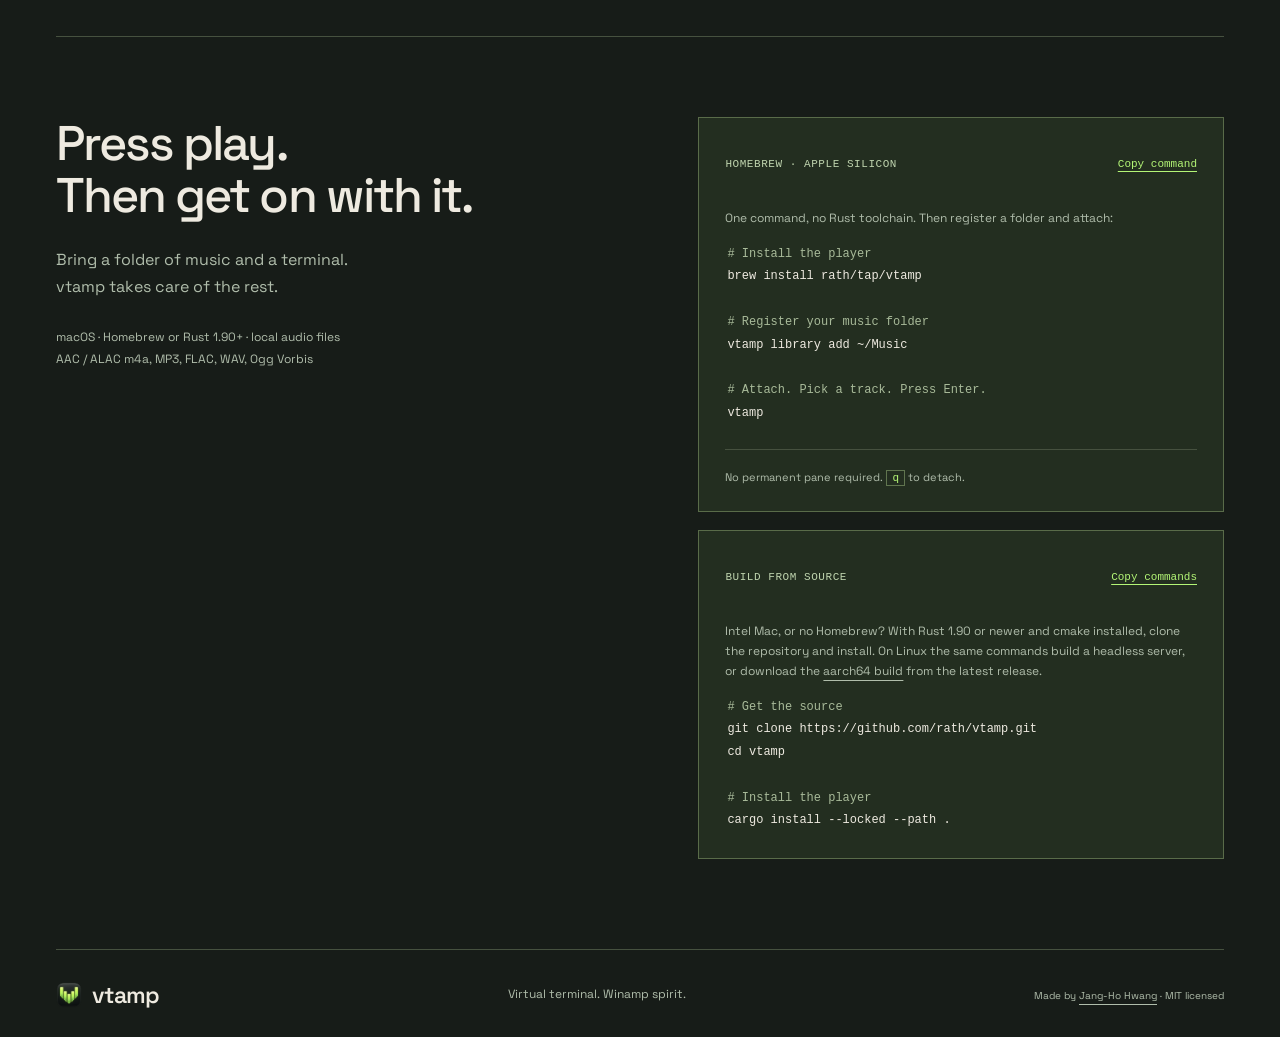
==== commit 3cdb0270: "feat(tui): label spectrum frequency axes - Position logarithmic frequency labels against the rendere" ====
--- a/site/index.html
+++ b/site/index.html
@@ -120,8 +120,8 @@
 </div>
 <div class="spectrum-feature" aria-labelledby="spectrum-heading">
 <div>
-<h3 id="spectrum-heading">A spectrum in ten styles.</h3>
-<p>Press <code>v</code> to show a read-only spectrum of what the server is playing, and <code>V</code> to switch between ten styles: bars, gradient, mono, mirror, dots, waterfall, radial, fire, ridge, and sparks.</p>
+<h3 id="spectrum-heading">A spectrum in fourteen styles.</h3>
+<p>Press <code>v</code> to show a read-only spectrum of what the server is playing, and <code>V</code> to switch between fourteen styles: bars, gradient, mono, mirror, dots, waterfall, radial, fire, ridge, sparks, squares, smooth, trail, and stereo.</p>
 <p>Every style takes its colors from your theme. Audio is analyzed only while the spectrum is shown; when playback pauses or stops, it settles and stops redrawing.</p>
 <a class="feature-guide" href="https://github.com/rath/vtamp#see-the-music">See every spectrum style</a>
 </div>
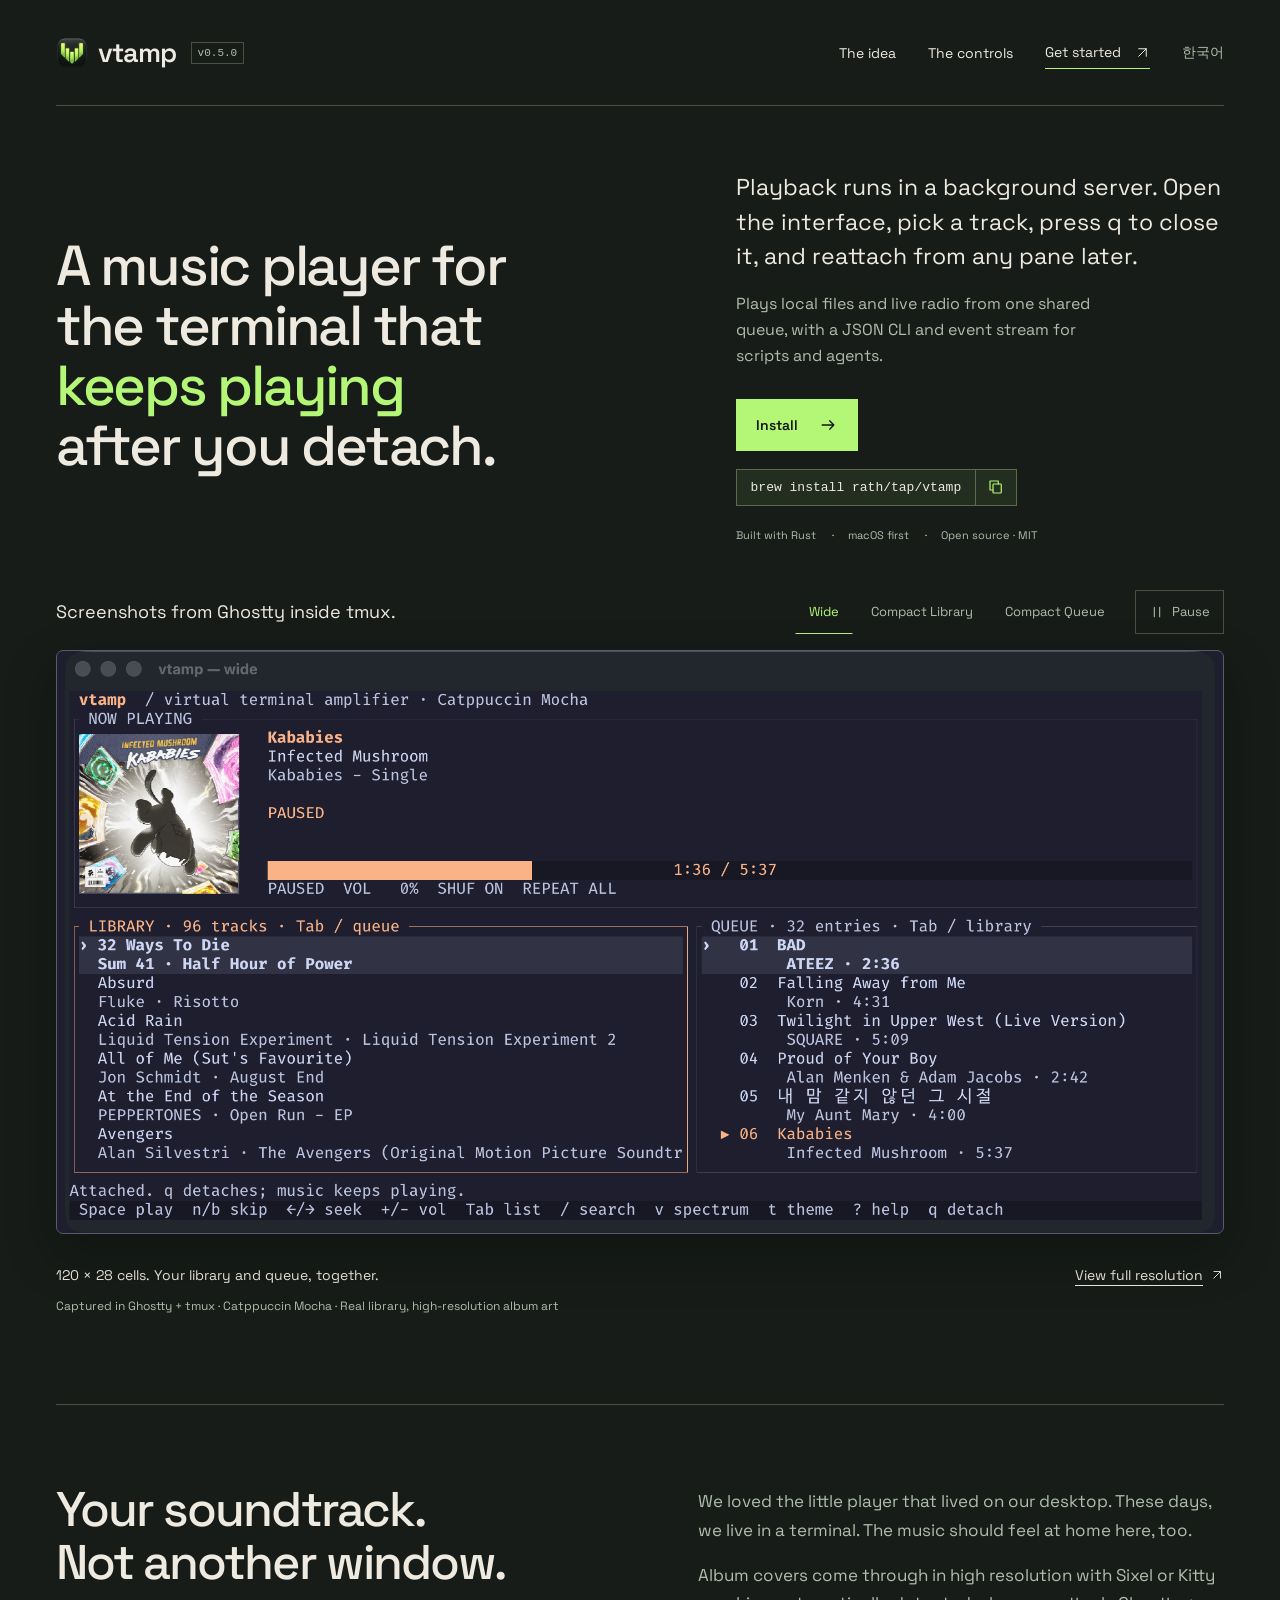
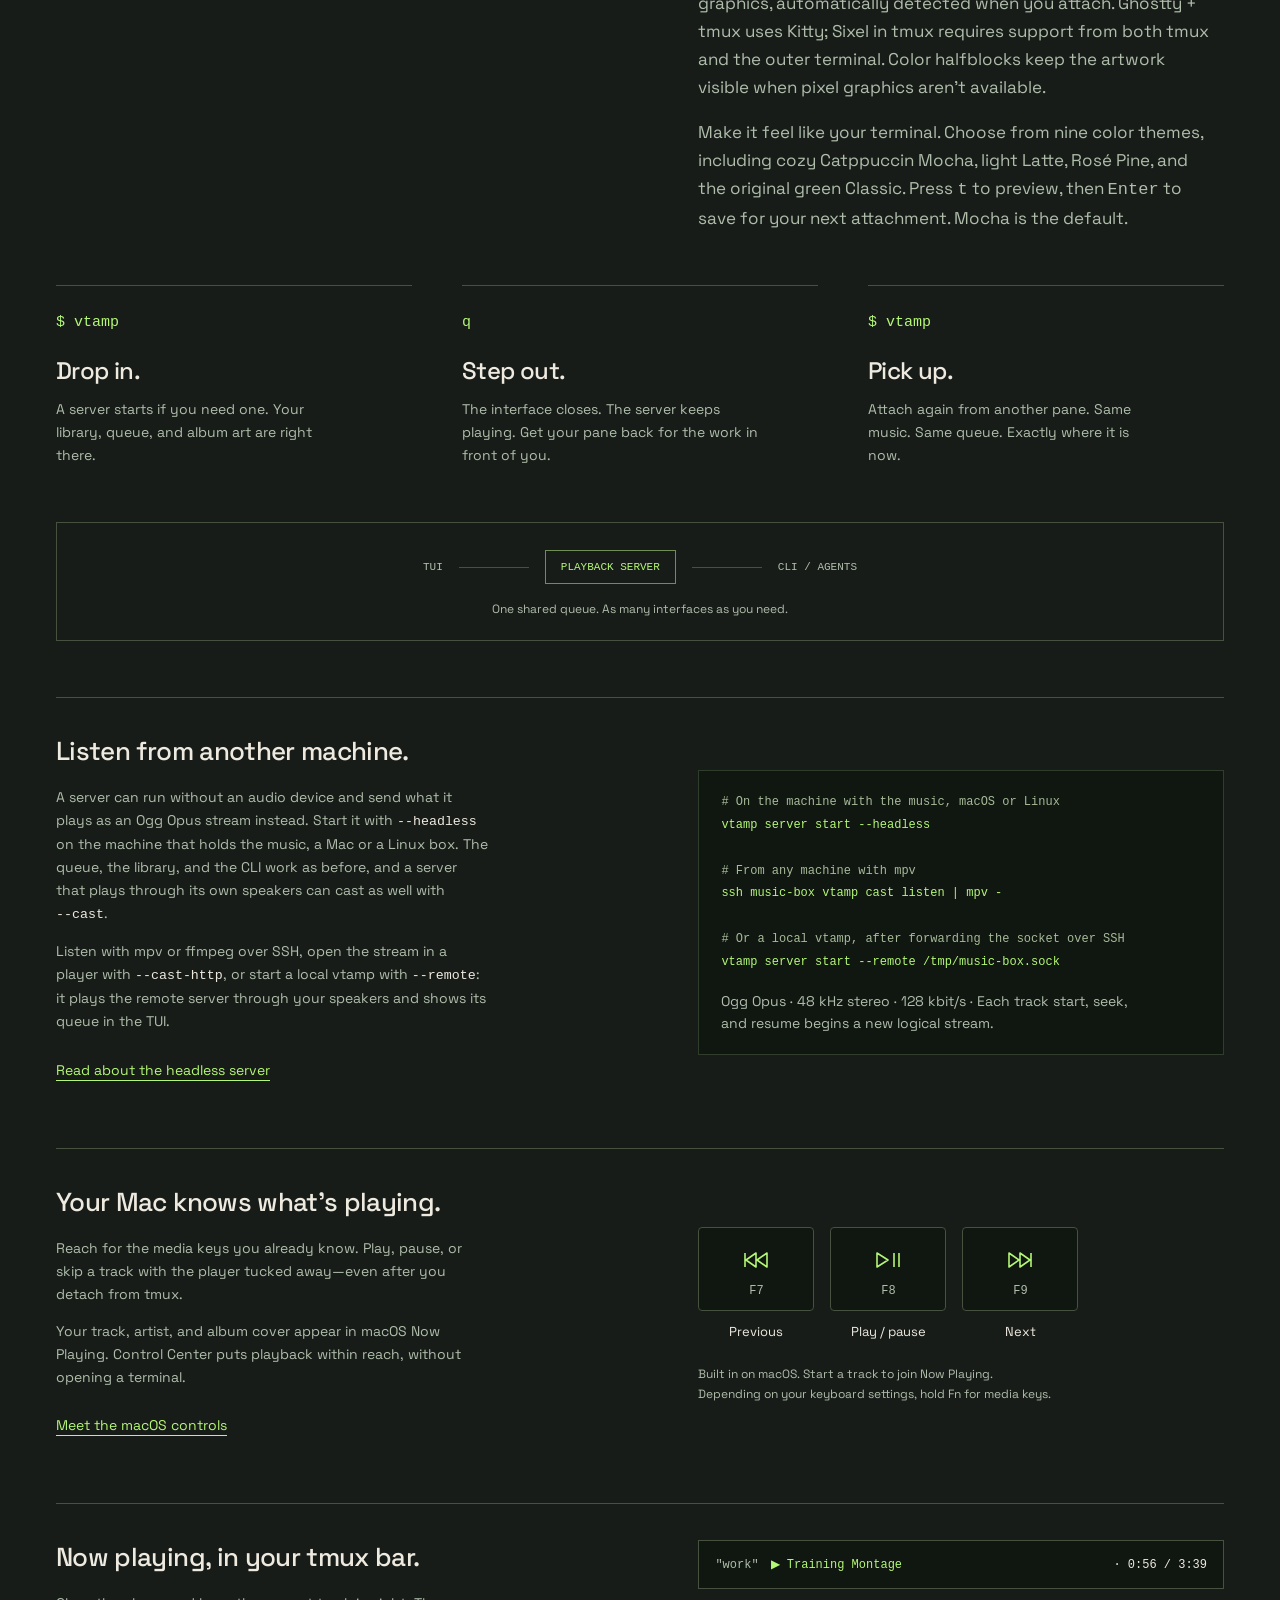
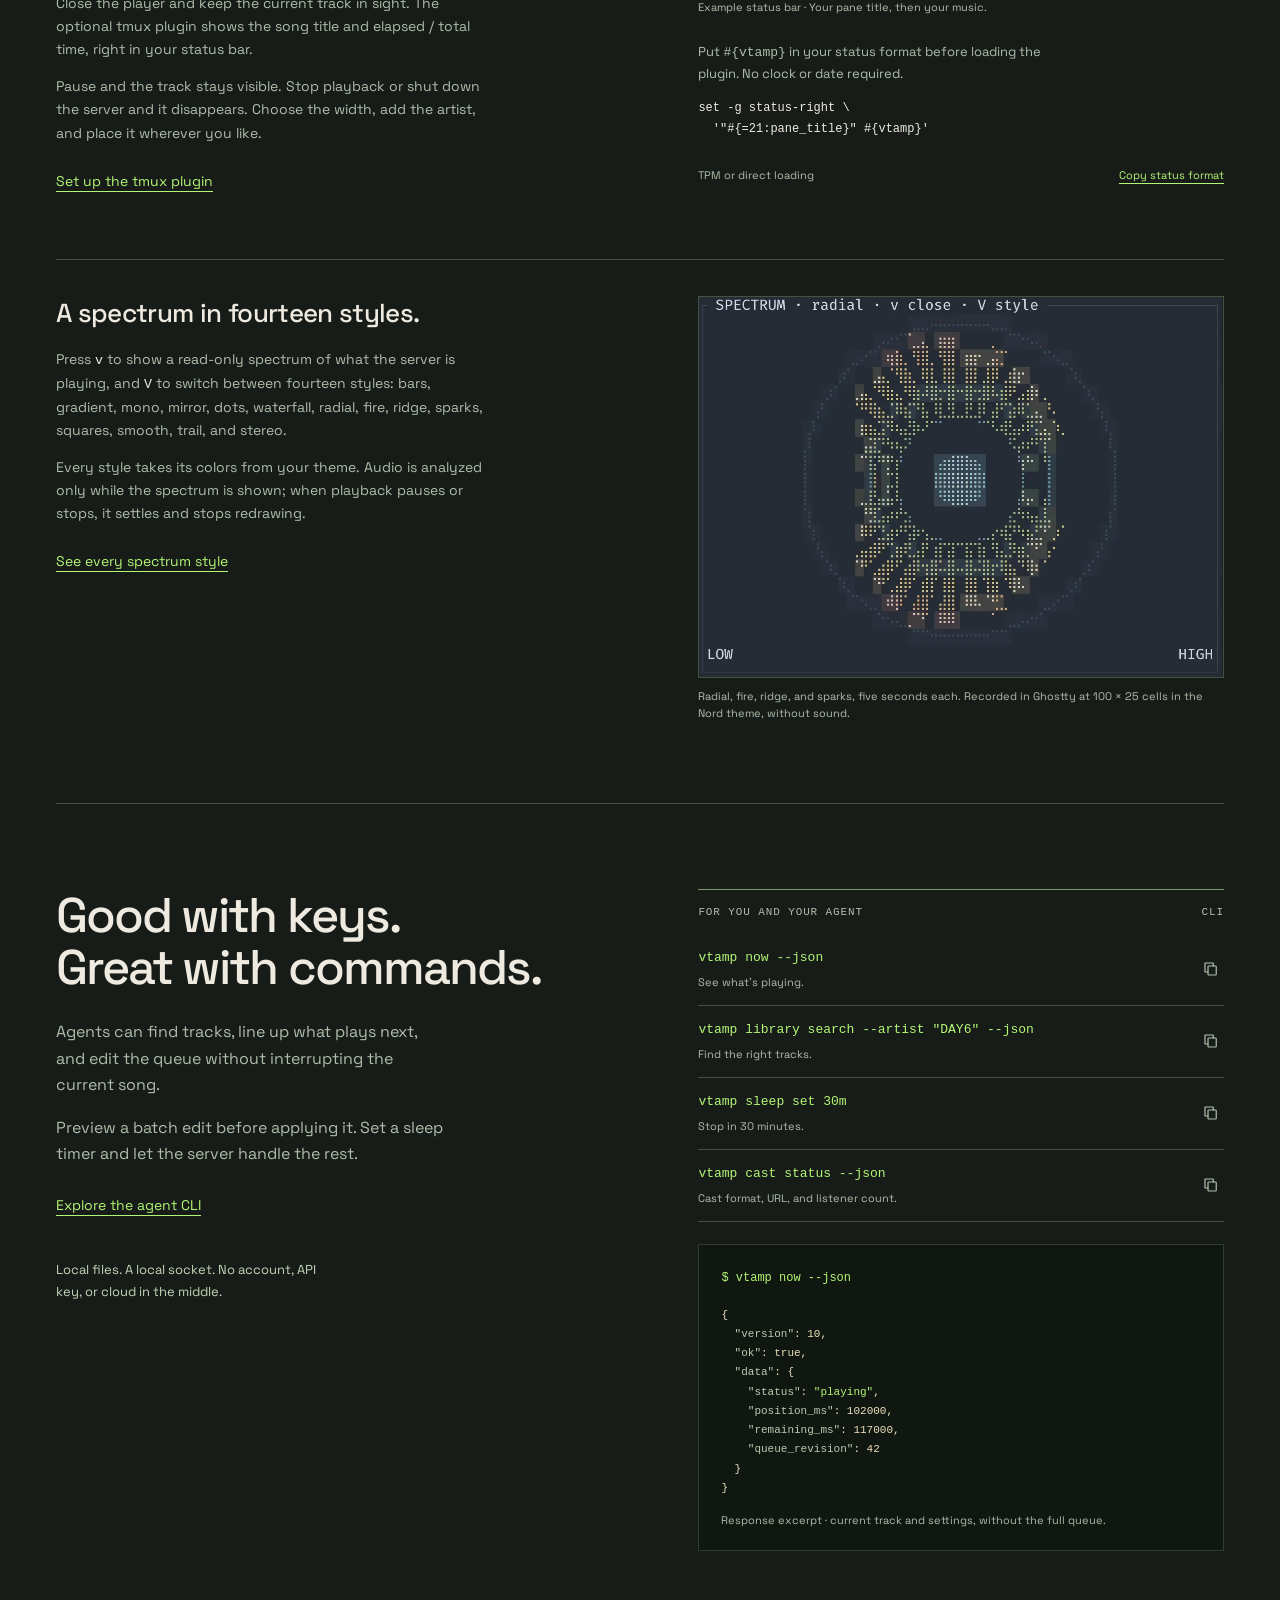
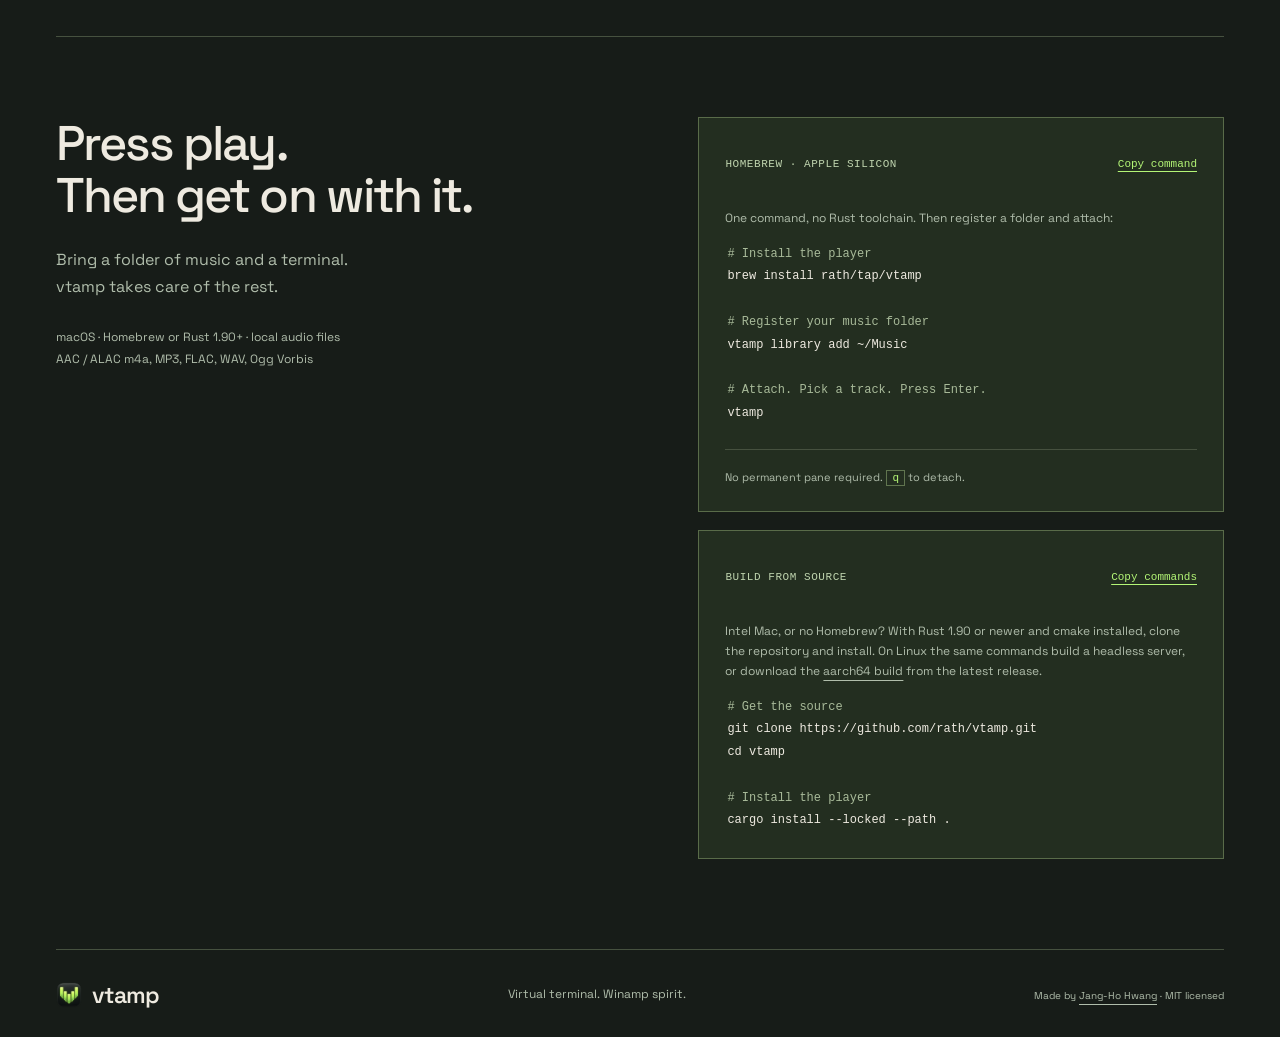
==== commit 74933b18: "chore(release): prepare v0.5.0 - Bump crate and website versions to 0.5.0 - Publish plugin and spect" ====
--- a/site/index.html
+++ b/site/index.html
@@ -6,14 +6,14 @@
 <title>vtamp · A music player for the terminal that keeps playing after you detach</title>
 <link rel="canonical" href="https://vtamp.told.me/"><link rel="alternate" hreflang="en" href="https://vtamp.told.me/"><link rel="alternate" hreflang="ko" href="https://vtamp.told.me/ko/"><link rel="alternate" hreflang="x-default" href="https://vtamp.told.me/">
 <meta property="og:type" content="website"><meta property="og:site_name" content="vtamp"><meta property="og:locale" content="en_US"><meta property="og:locale:alternate" content="ko_KR"><meta property="og:url" content="https://vtamp.told.me/"><meta property="og:title" content="vtamp · A music player for the terminal that keeps playing after you detach"><meta property="og:description" content="vtamp is a detachable terminal music player. Local music, a persistent server, and a CLI for people, scripts, and agents. Built with Rust. macOS first."><meta property="og:image" content="https://vtamp.told.me/og.png"><meta property="og:image:type" content="image/png"><meta property="og:image:width" content="1200"><meta property="og:image:height" content="630"><meta property="og:image:alt" content="vtamp: a music player for the terminal that keeps playing after you detach. The Homebrew install command above a terminal screenshot with album art and the current track."><meta name="twitter:card" content="summary_large_image">
-<script type="application/ld+json">{"@context":"https://schema.org","@type":"SoftwareApplication","name":"vtamp","url":"https://vtamp.told.me/","inLanguage":"en","description":"vtamp is a detachable terminal music player. Local music, a persistent server, and a CLI for people, scripts, and agents. Built with Rust. macOS first.","applicationCategory":"MultimediaApplication","operatingSystem":"macOS","softwareVersion":"0.4.3","license":"https://github.com/rath/vtamp/blob/main/LICENSE","isAccessibleForFree":true,"offers":{"@type":"Offer","price":"0","priceCurrency":"USD"},"image":"https://vtamp.told.me/og.png","screenshot":"https://vtamp.told.me/screenshots/wide.png","downloadUrl":"https://github.com/rath/vtamp/releases/latest","installUrl":"https://vtamp.told.me/#install","sameAs":["https://github.com/rath/vtamp"],"author":{"@type":"Person","name":"Jang-Ho Hwang","url":"https://xrath.com"}}</script>
+<script type="application/ld+json">{"@context":"https://schema.org","@type":"SoftwareApplication","name":"vtamp","url":"https://vtamp.told.me/","inLanguage":"en","description":"vtamp is a detachable terminal music player. Local music, a persistent server, and a CLI for people, scripts, and agents. Built with Rust. macOS first.","applicationCategory":"MultimediaApplication","operatingSystem":"macOS","softwareVersion":"0.5.0","license":"https://github.com/rath/vtamp/blob/main/LICENSE","isAccessibleForFree":true,"offers":{"@type":"Offer","price":"0","priceCurrency":"USD"},"image":"https://vtamp.told.me/og.png","screenshot":"https://vtamp.told.me/screenshots/wide.png","downloadUrl":"https://github.com/rath/vtamp/releases/latest","installUrl":"https://vtamp.told.me/#install","sameAs":["https://github.com/rath/vtamp"],"author":{"@type":"Person","name":"Jang-Ho Hwang","url":"https://xrath.com"}}</script>
 <link rel="icon" type="image/png" sizes="32x32" href="favicon-32.png"><link rel="icon" type="image/png" sizes="64x64" href="favicon-64.png"><link rel="apple-touch-icon" sizes="180x180" href="apple-touch-icon.png"><link rel="preload" href="fonts/SpaceGrotesk.ttf" as="font" type="font/ttf" crossorigin><link rel="stylesheet" href="style.css">
 <script type="application/json" id="strings">{"pauseLabel":"Pause automatic slideshow","playLabel":"Start automatic slideshow","pause":"Pause","play":"Play","loading":"This screenshot is still loading. Please try again.","unavailable":"Screenshot unavailable","unavailableReload":"Screenshot unavailable. Please reload the page.","copied":"Command copied.","copyFallback":"Select and copy: ","videoPauseLabel":"Pause the spectrum recording","videoPlayLabel":"Play the spectrum recording"}</script><script src="app.js" defer></script>
 </head>
 <body>
 <a class="skip-link" href="#main">Skip to content</a>
 <header class="masthead wrap">
-<a class="brand" href="#main" aria-label="vtamp home"><img src="mark.png" alt="" width="32" height="32">vtamp<span class="version">v0.4.3</span></a>
+<a class="brand" href="#main" aria-label="vtamp home"><img src="mark.png" alt="" width="32" height="32">vtamp<span class="version">v0.5.0</span></a>
 <nav aria-label="Main navigation"><a href="#how-it-works">The idea</a><a href="#commands">The controls</a><a class="nav-install" href="#install">Get started <svg viewBox="0 0 24 24" aria-hidden="true"><path d="M6 18 18 6M6 6h12v12"/></svg></a><a class="nav-lang" href="ko/" hreflang="ko" lang="ko">한국어</a></nav>
 </header>
 <main id="main">
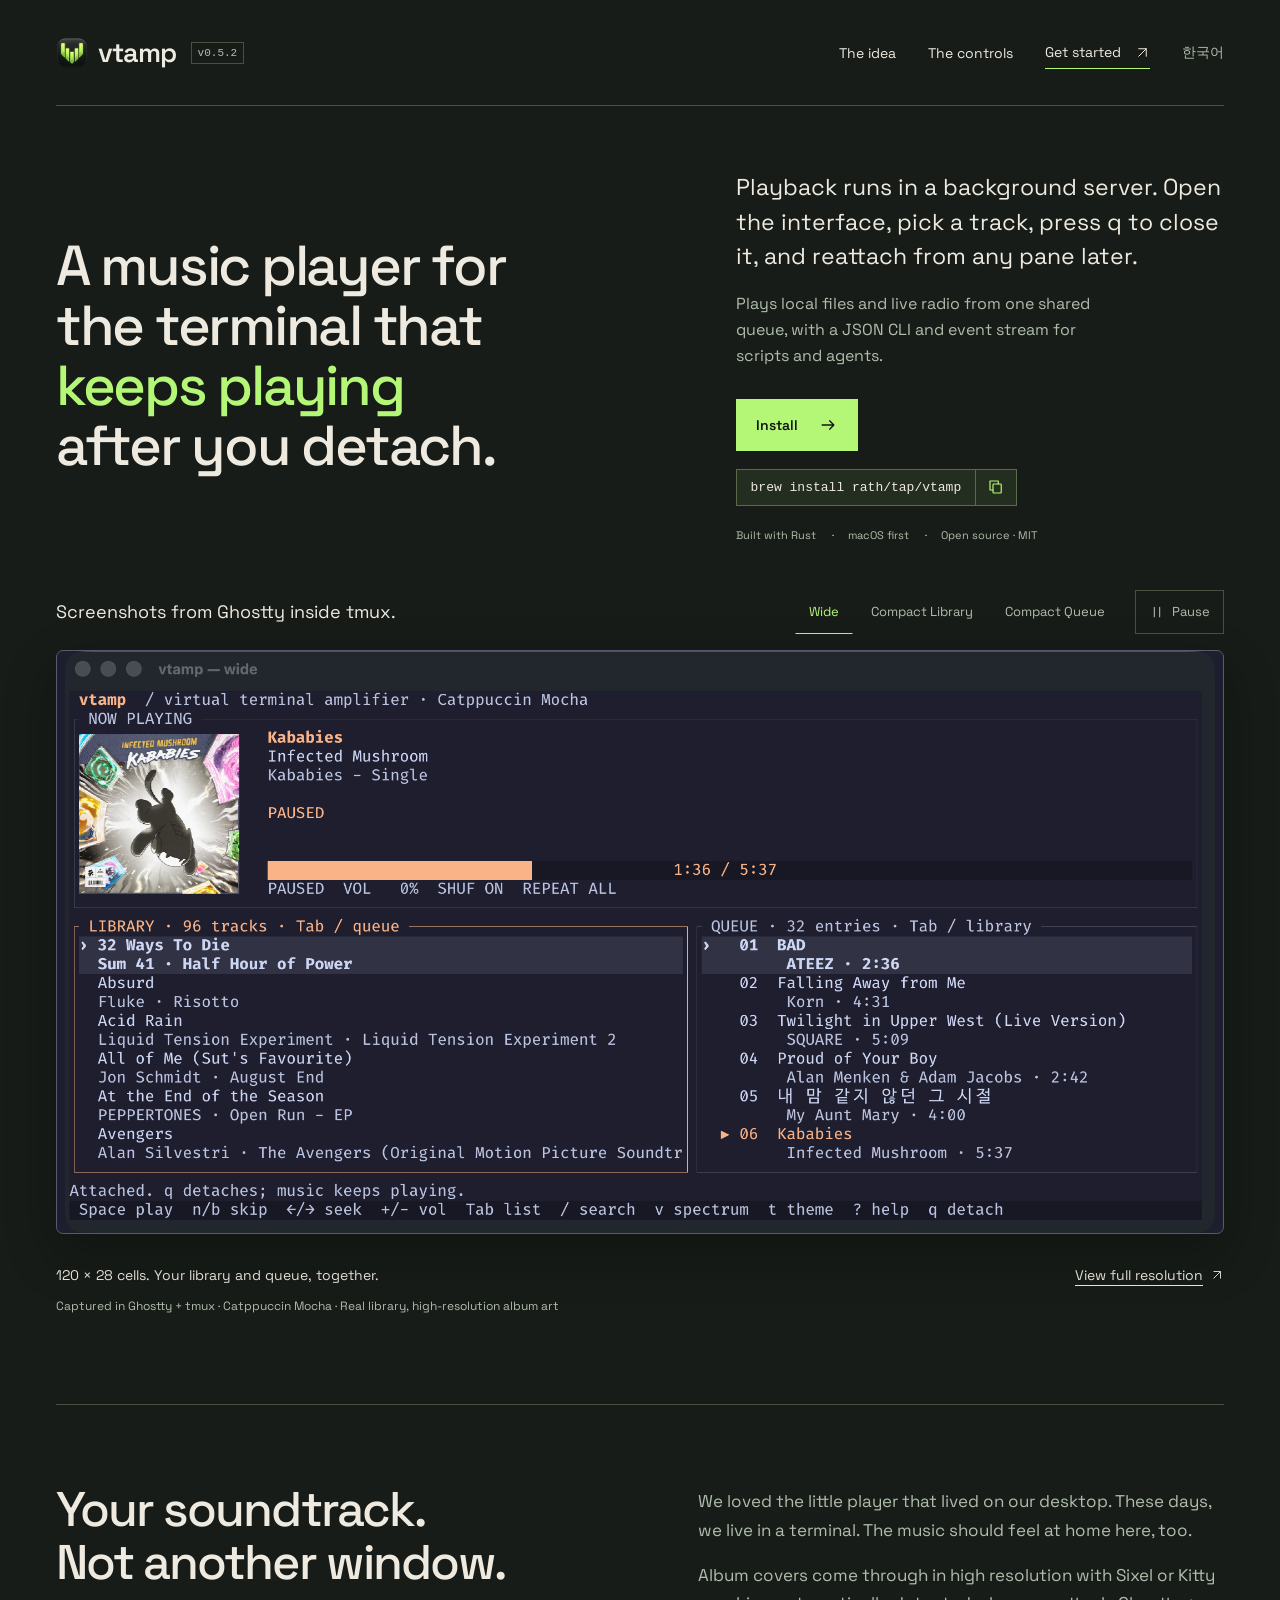
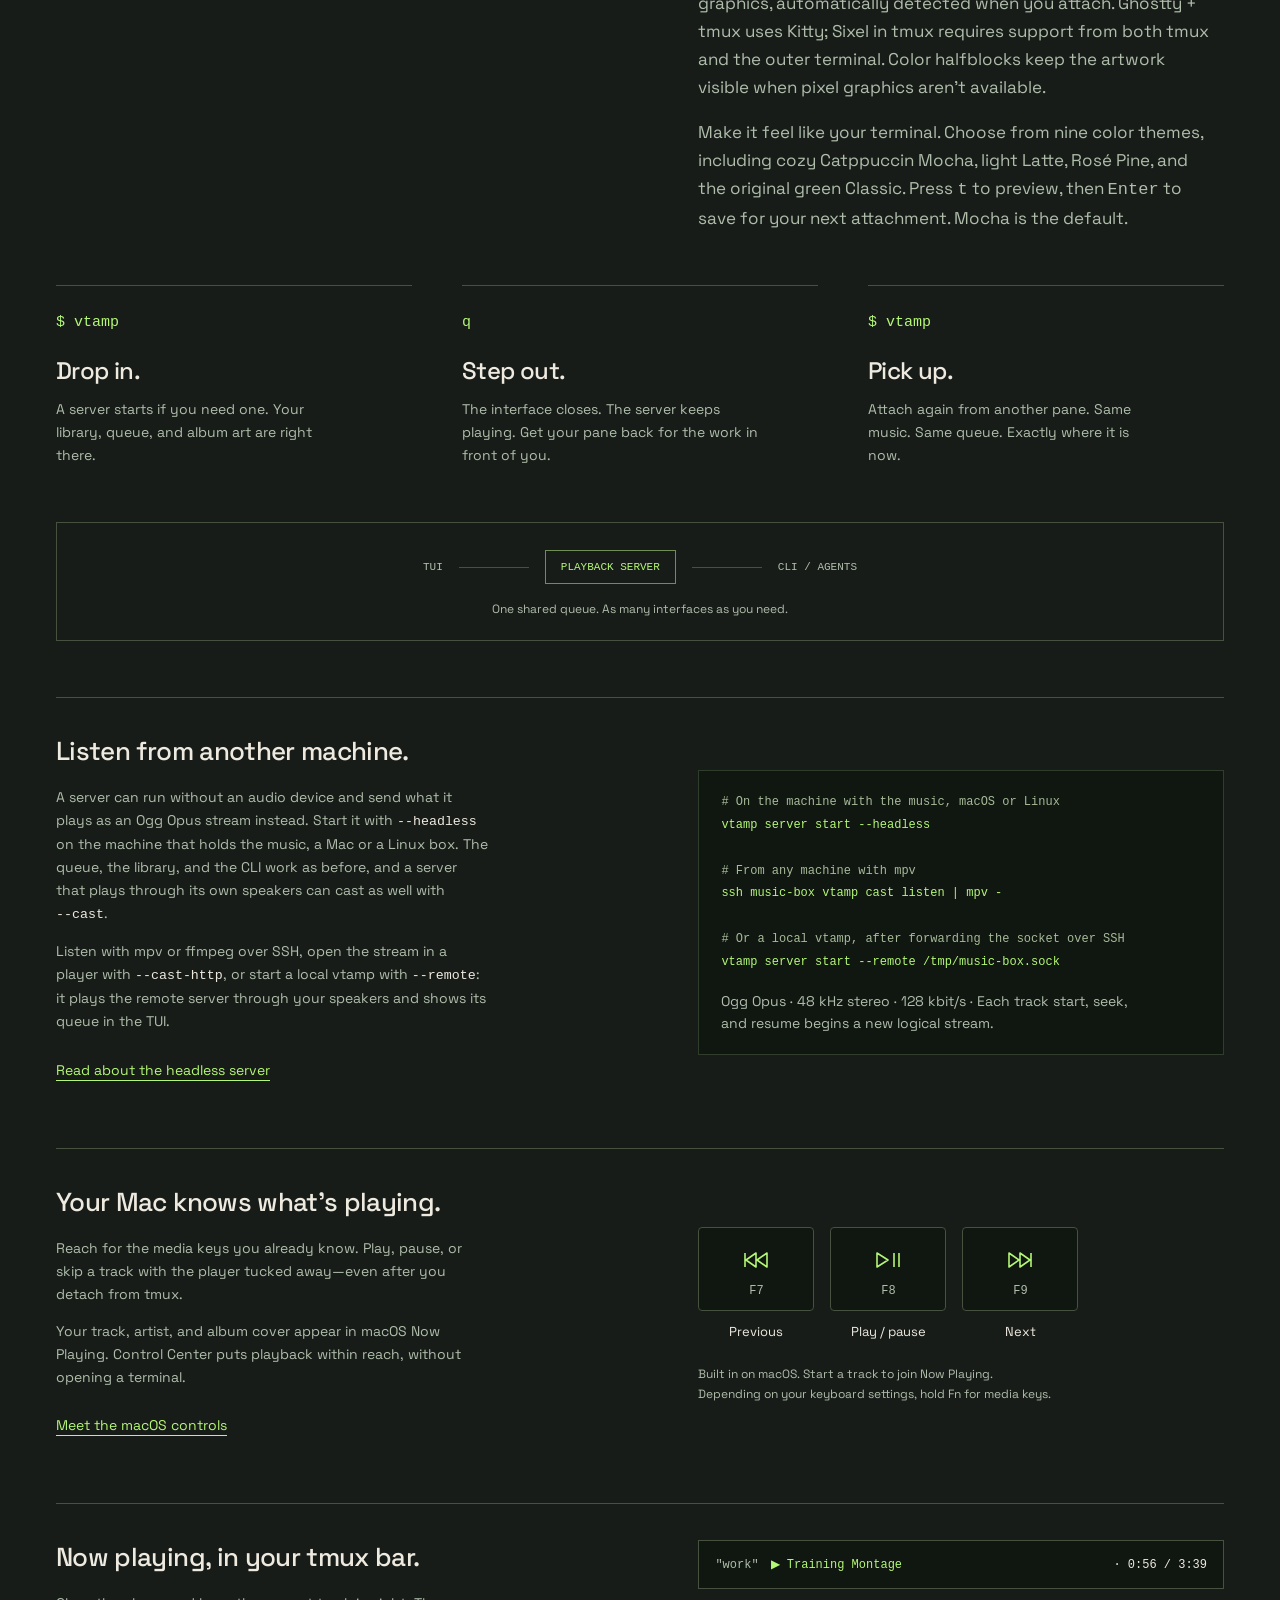
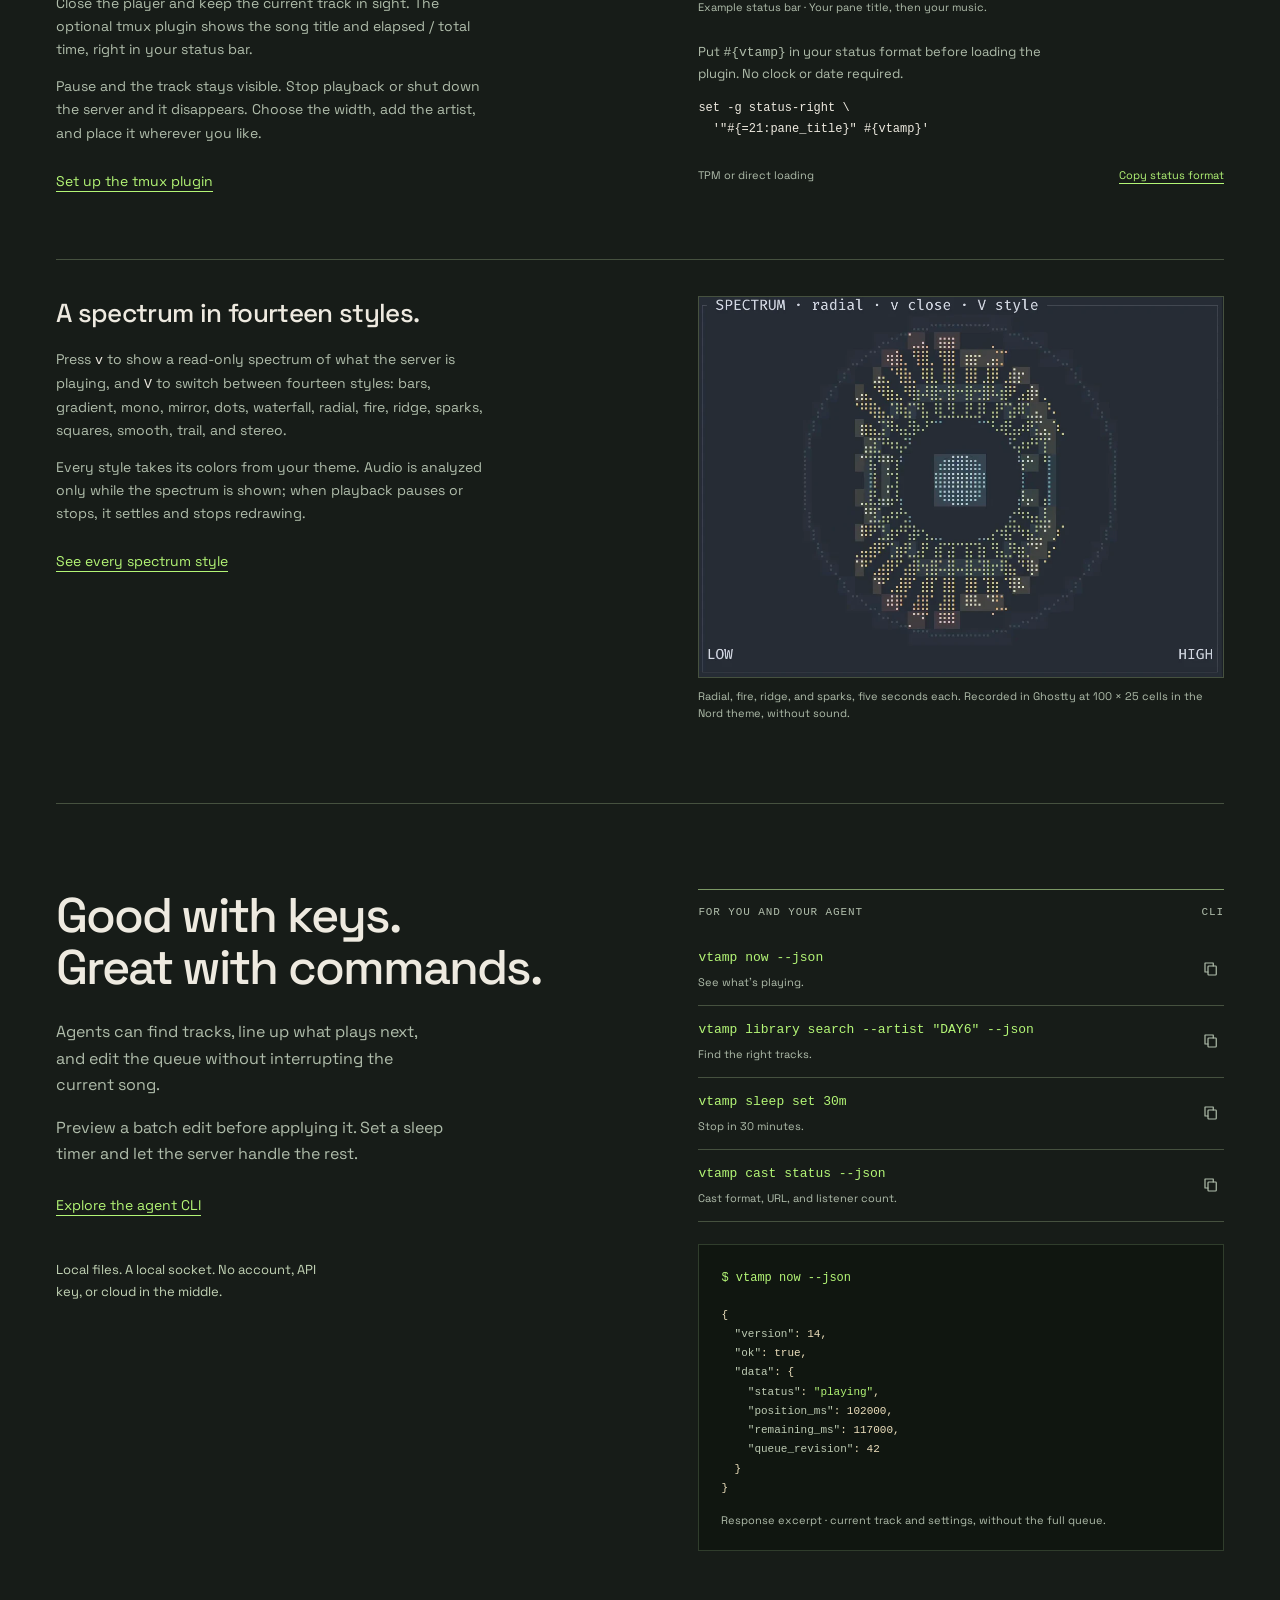
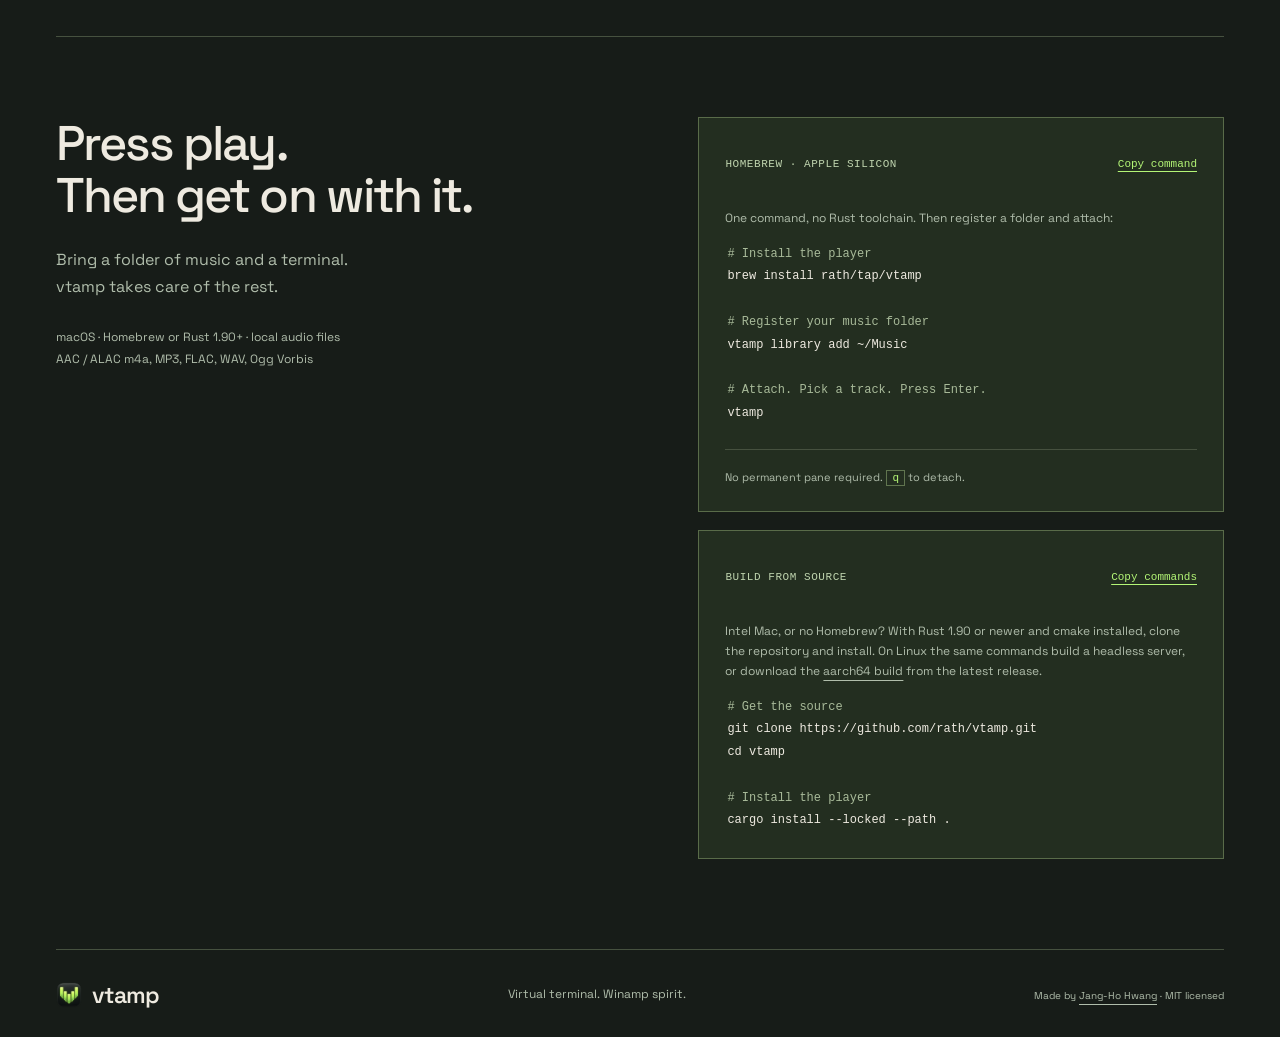
==== commit 4734f6a3: "chore(release): prepare vtamp 0.5.2 - Bump the crate and both website version badges to 0.5.2 - Docu" ====
--- a/site/index.html
+++ b/site/index.html
@@ -6,14 +6,14 @@
 <title>vtamp · A music player for the terminal that keeps playing after you detach</title>
 <link rel="canonical" href="https://vtamp.told.me/"><link rel="alternate" hreflang="en" href="https://vtamp.told.me/"><link rel="alternate" hreflang="ko" href="https://vtamp.told.me/ko/"><link rel="alternate" hreflang="x-default" href="https://vtamp.told.me/">
 <meta property="og:type" content="website"><meta property="og:site_name" content="vtamp"><meta property="og:locale" content="en_US"><meta property="og:locale:alternate" content="ko_KR"><meta property="og:url" content="https://vtamp.told.me/"><meta property="og:title" content="vtamp · A music player for the terminal that keeps playing after you detach"><meta property="og:description" content="vtamp is a detachable terminal music player. Local music, a persistent server, and a CLI for people, scripts, and agents. Built with Rust. macOS first."><meta property="og:image" content="https://vtamp.told.me/og.png"><meta property="og:image:type" content="image/png"><meta property="og:image:width" content="1200"><meta property="og:image:height" content="630"><meta property="og:image:alt" content="vtamp: a music player for the terminal that keeps playing after you detach. The Homebrew install command above a terminal screenshot with album art and the current track."><meta name="twitter:card" content="summary_large_image">
-<script type="application/ld+json">{"@context":"https://schema.org","@type":"SoftwareApplication","name":"vtamp","url":"https://vtamp.told.me/","inLanguage":"en","description":"vtamp is a detachable terminal music player. Local music, a persistent server, and a CLI for people, scripts, and agents. Built with Rust. macOS first.","applicationCategory":"MultimediaApplication","operatingSystem":"macOS","softwareVersion":"0.5.0","license":"https://github.com/rath/vtamp/blob/main/LICENSE","isAccessibleForFree":true,"offers":{"@type":"Offer","price":"0","priceCurrency":"USD"},"image":"https://vtamp.told.me/og.png","screenshot":"https://vtamp.told.me/screenshots/wide.png","downloadUrl":"https://github.com/rath/vtamp/releases/latest","installUrl":"https://vtamp.told.me/#install","sameAs":["https://github.com/rath/vtamp"],"author":{"@type":"Person","name":"Jang-Ho Hwang","url":"https://xrath.com"}}</script>
+<script type="application/ld+json">{"@context":"https://schema.org","@type":"SoftwareApplication","name":"vtamp","url":"https://vtamp.told.me/","inLanguage":"en","description":"vtamp is a detachable terminal music player. Local music, a persistent server, and a CLI for people, scripts, and agents. Built with Rust. macOS first.","applicationCategory":"MultimediaApplication","operatingSystem":"macOS","softwareVersion":"0.5.2","license":"https://github.com/rath/vtamp/blob/main/LICENSE","isAccessibleForFree":true,"offers":{"@type":"Offer","price":"0","priceCurrency":"USD"},"image":"https://vtamp.told.me/og.png","screenshot":"https://vtamp.told.me/screenshots/wide.png","downloadUrl":"https://github.com/rath/vtamp/releases/latest","installUrl":"https://vtamp.told.me/#install","sameAs":["https://github.com/rath/vtamp"],"author":{"@type":"Person","name":"Jang-Ho Hwang","url":"https://xrath.com"}}</script>
 <link rel="icon" type="image/png" sizes="32x32" href="favicon-32.png"><link rel="icon" type="image/png" sizes="64x64" href="favicon-64.png"><link rel="apple-touch-icon" sizes="180x180" href="apple-touch-icon.png"><link rel="preload" href="fonts/SpaceGrotesk.ttf" as="font" type="font/ttf" crossorigin><link rel="stylesheet" href="style.css">
 <script type="application/json" id="strings">{"pauseLabel":"Pause automatic slideshow","playLabel":"Start automatic slideshow","pause":"Pause","play":"Play","loading":"This screenshot is still loading. Please try again.","unavailable":"Screenshot unavailable","unavailableReload":"Screenshot unavailable. Please reload the page.","copied":"Command copied.","copyFallback":"Select and copy: ","videoPauseLabel":"Pause the spectrum recording","videoPlayLabel":"Play the spectrum recording"}</script><script src="app.js" defer></script>
 </head>
 <body>
 <a class="skip-link" href="#main">Skip to content</a>
 <header class="masthead wrap">
-<a class="brand" href="#main" aria-label="vtamp home"><img src="mark.png" alt="" width="32" height="32">vtamp<span class="version">v0.5.0</span></a>
+<a class="brand" href="#main" aria-label="vtamp home"><img src="mark.png" alt="" width="32" height="32">vtamp<span class="version">v0.5.2</span></a>
 <nav aria-label="Main navigation"><a href="#how-it-works">The idea</a><a href="#commands">The controls</a><a class="nav-install" href="#install">Get started <svg viewBox="0 0 24 24" aria-hidden="true"><path d="M6 18 18 6M6 6h12v12"/></svg></a><a class="nav-lang" href="ko/" hreflang="ko" lang="ko">한국어</a></nav>
 </header>
 <main id="main">
@@ -141,7 +141,7 @@
 <div class="command-row"><code>vtamp sleep set 30m</code><span>Stop in 30 minutes.</span><button class="copy-icon" data-copy="vtamp sleep set 30m" aria-label="Copy vtamp sleep set 30m"><svg viewBox="0 0 24 24" aria-hidden="true"><rect x="8" y="8" width="11" height="12" rx="1"/><path d="M15 8V4H4v12h4"/></svg></button></div>
 <div class="command-row"><code>vtamp cast status --json</code><span>Cast format, URL, and listener count.</span><button class="copy-icon" data-copy="vtamp cast status --json" aria-label="Copy vtamp cast status --json"><svg viewBox="0 0 24 24" aria-hidden="true"><rect x="8" y="8" width="11" height="12" rx="1"/><path d="M15 8V4H4v12h4"/></svg></button></div>
 <div class="json-example"><code>$ vtamp now --json</code><pre aria-label="Abbreviated example JSON response">{
-  <span>"version"</span>: 10,
+  <span>"version"</span>: 14,
   <span>"ok"</span>: true,
   <span>"data"</span>: {
     <span>"status"</span>: <b>"playing"</b>,
